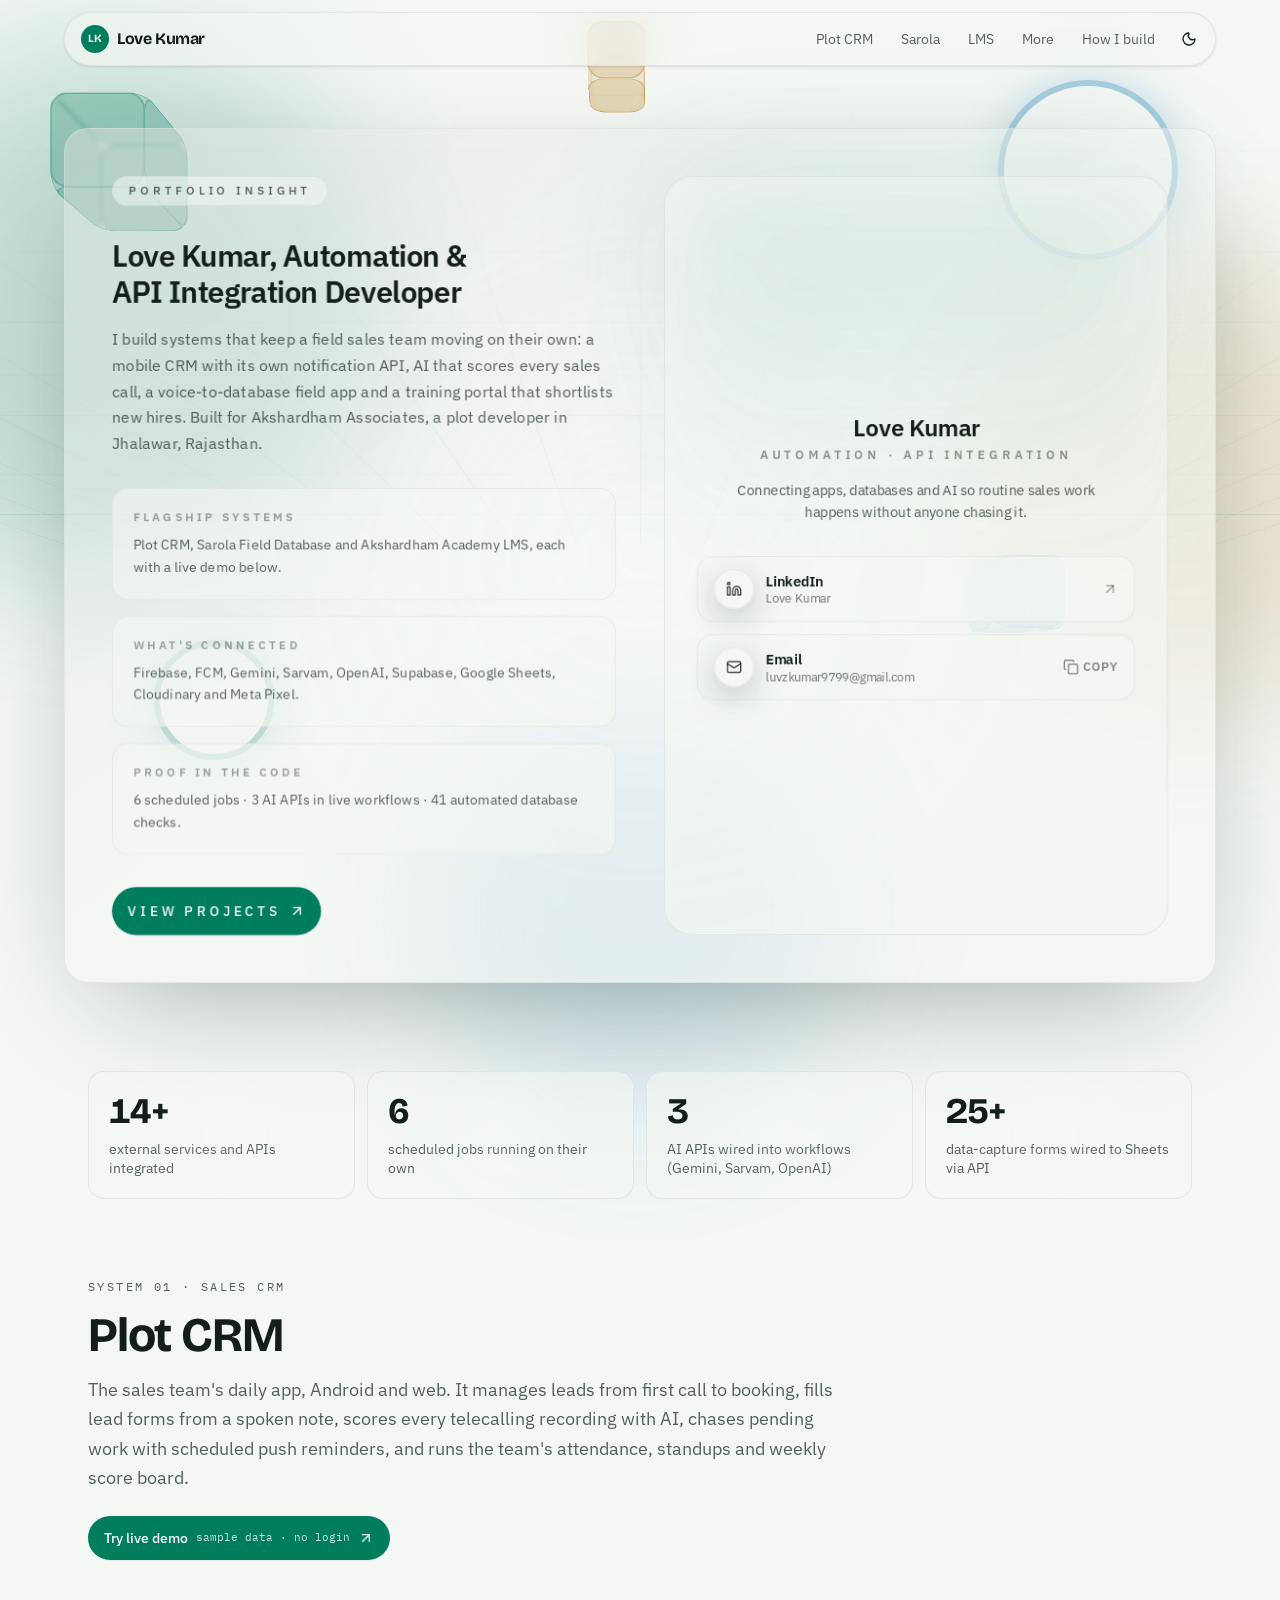
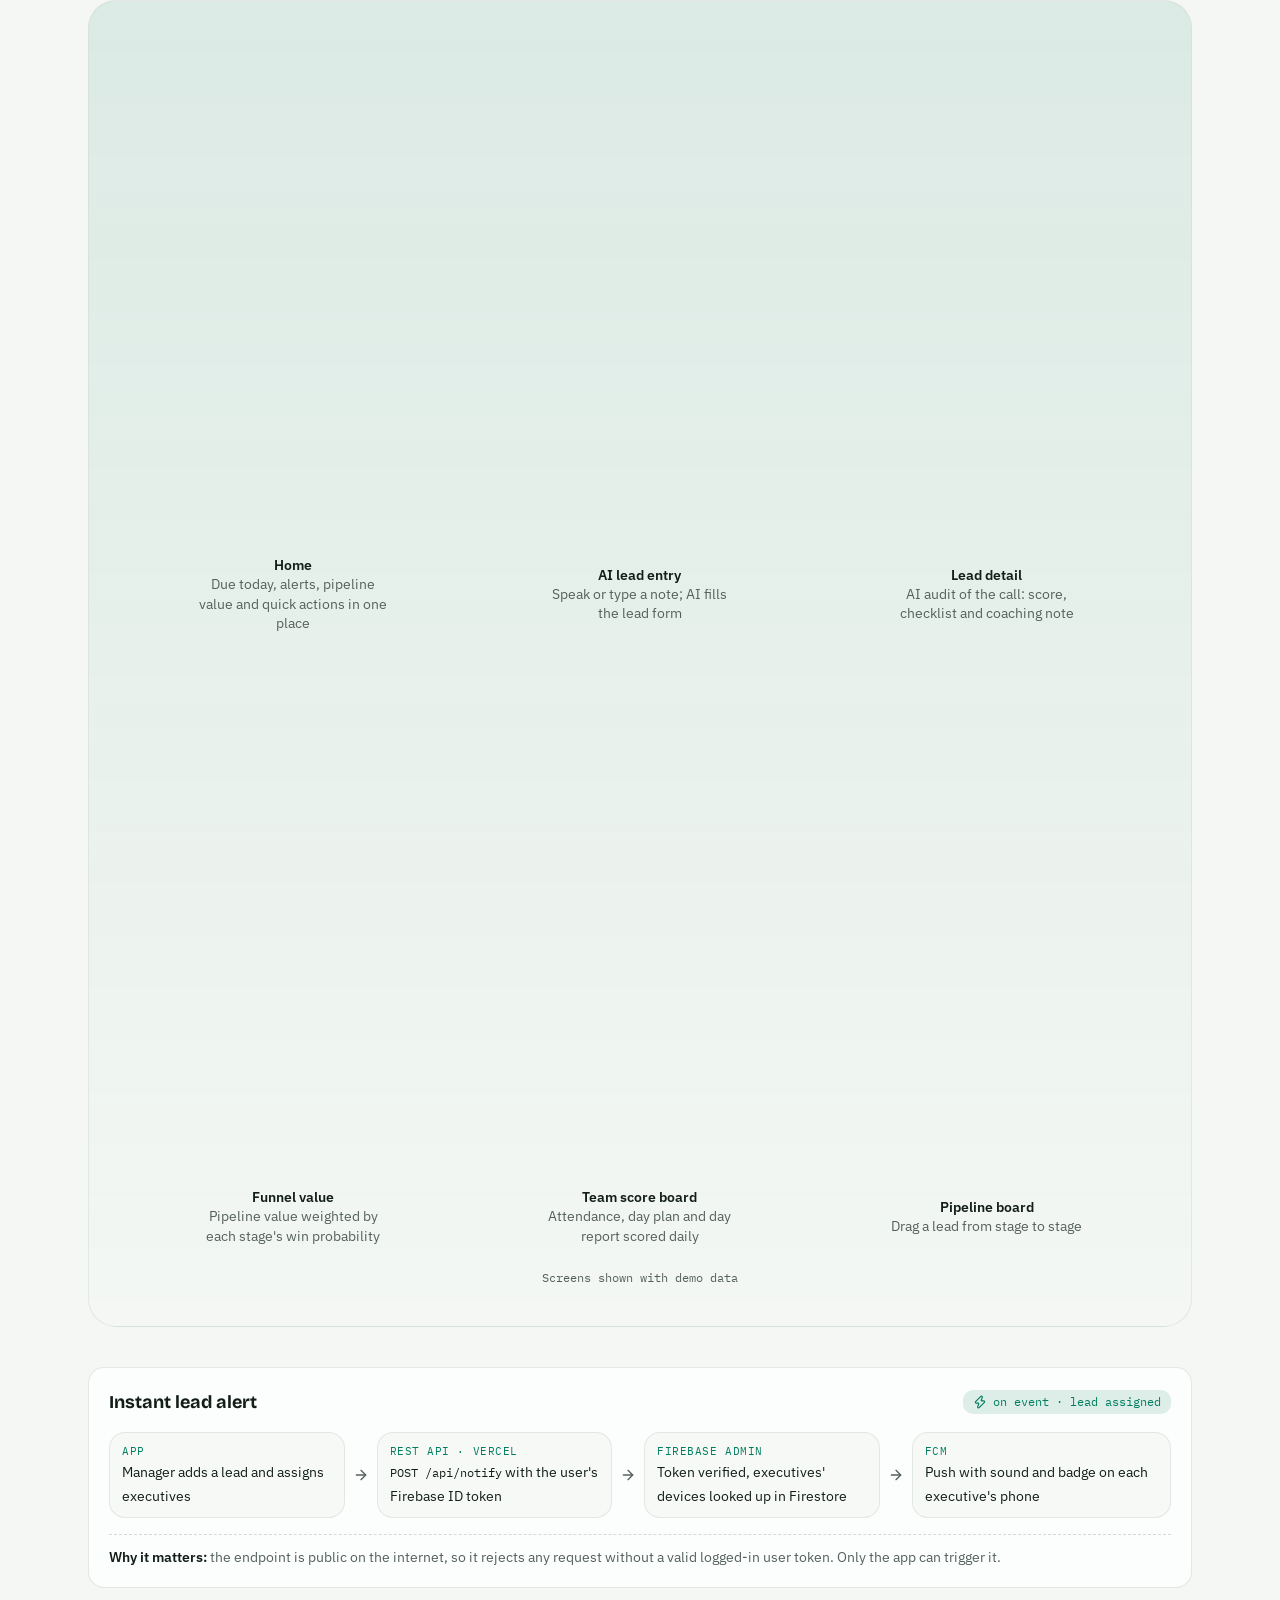
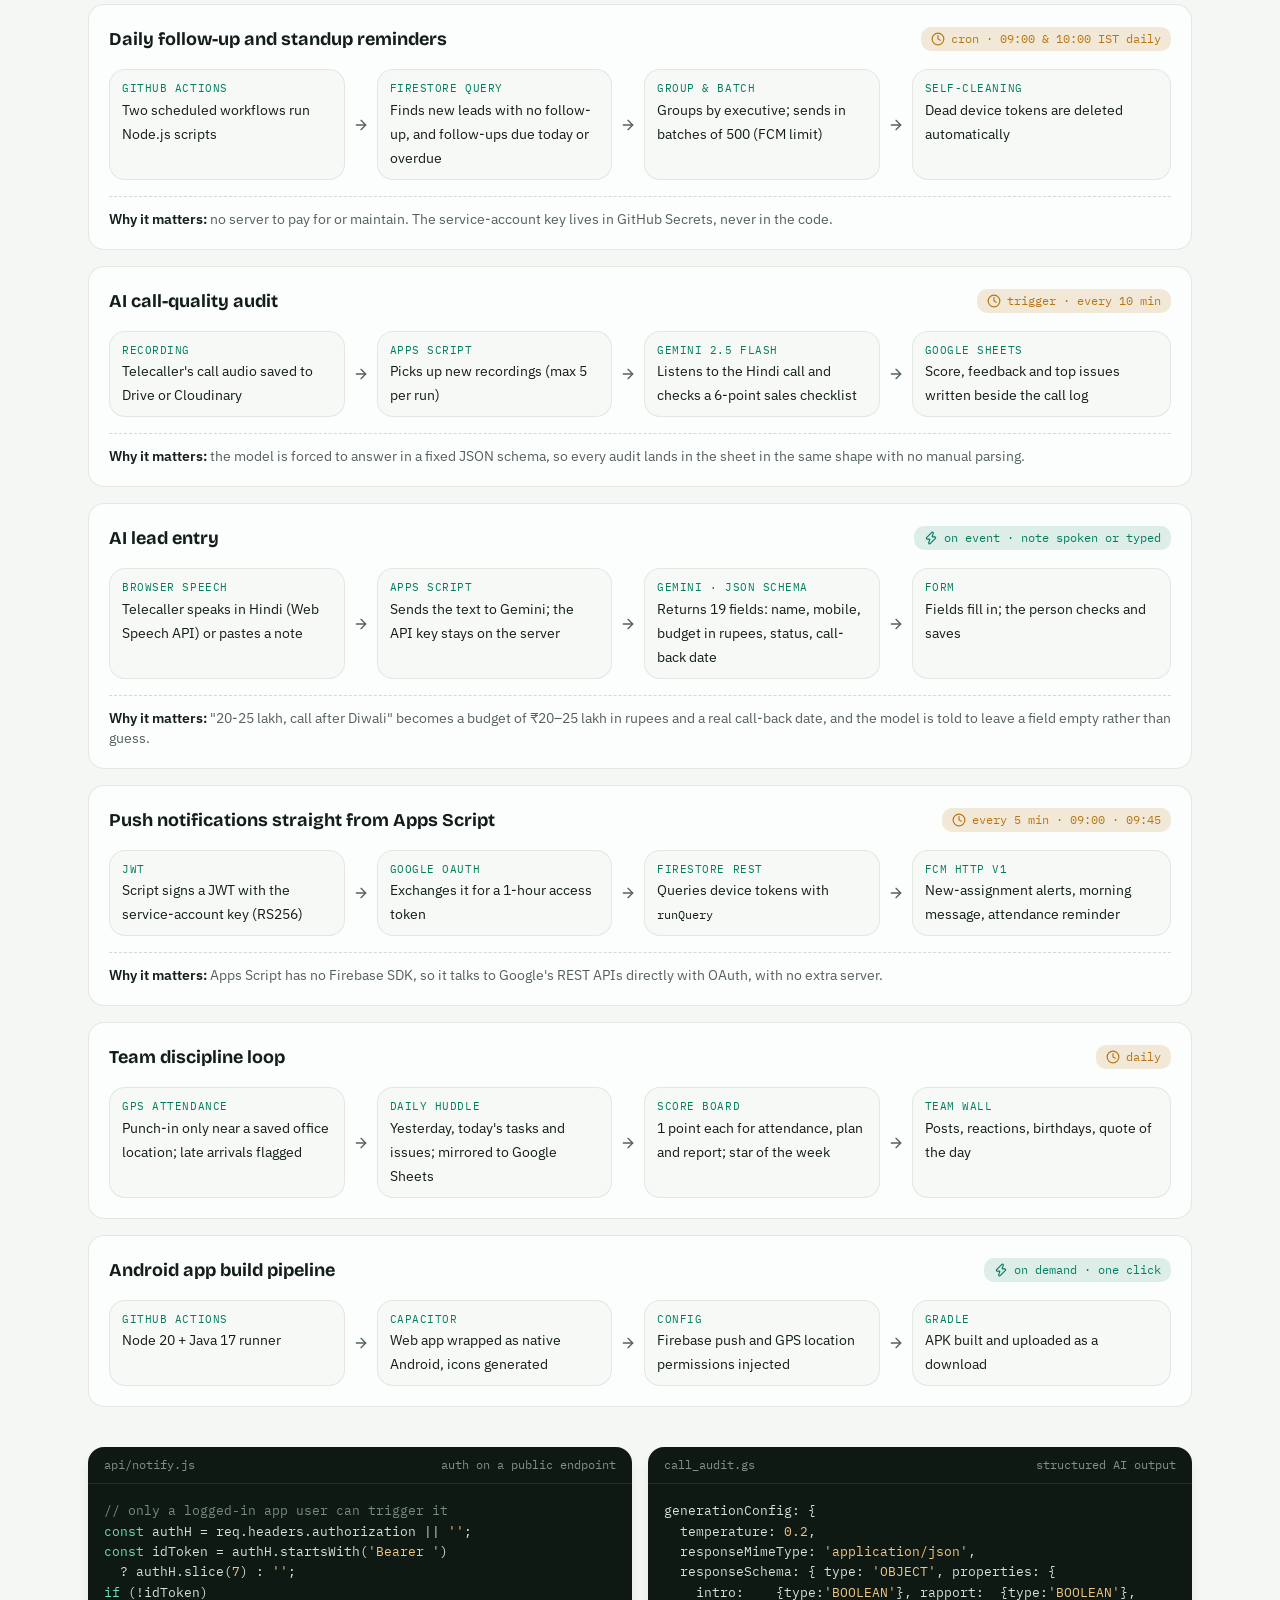
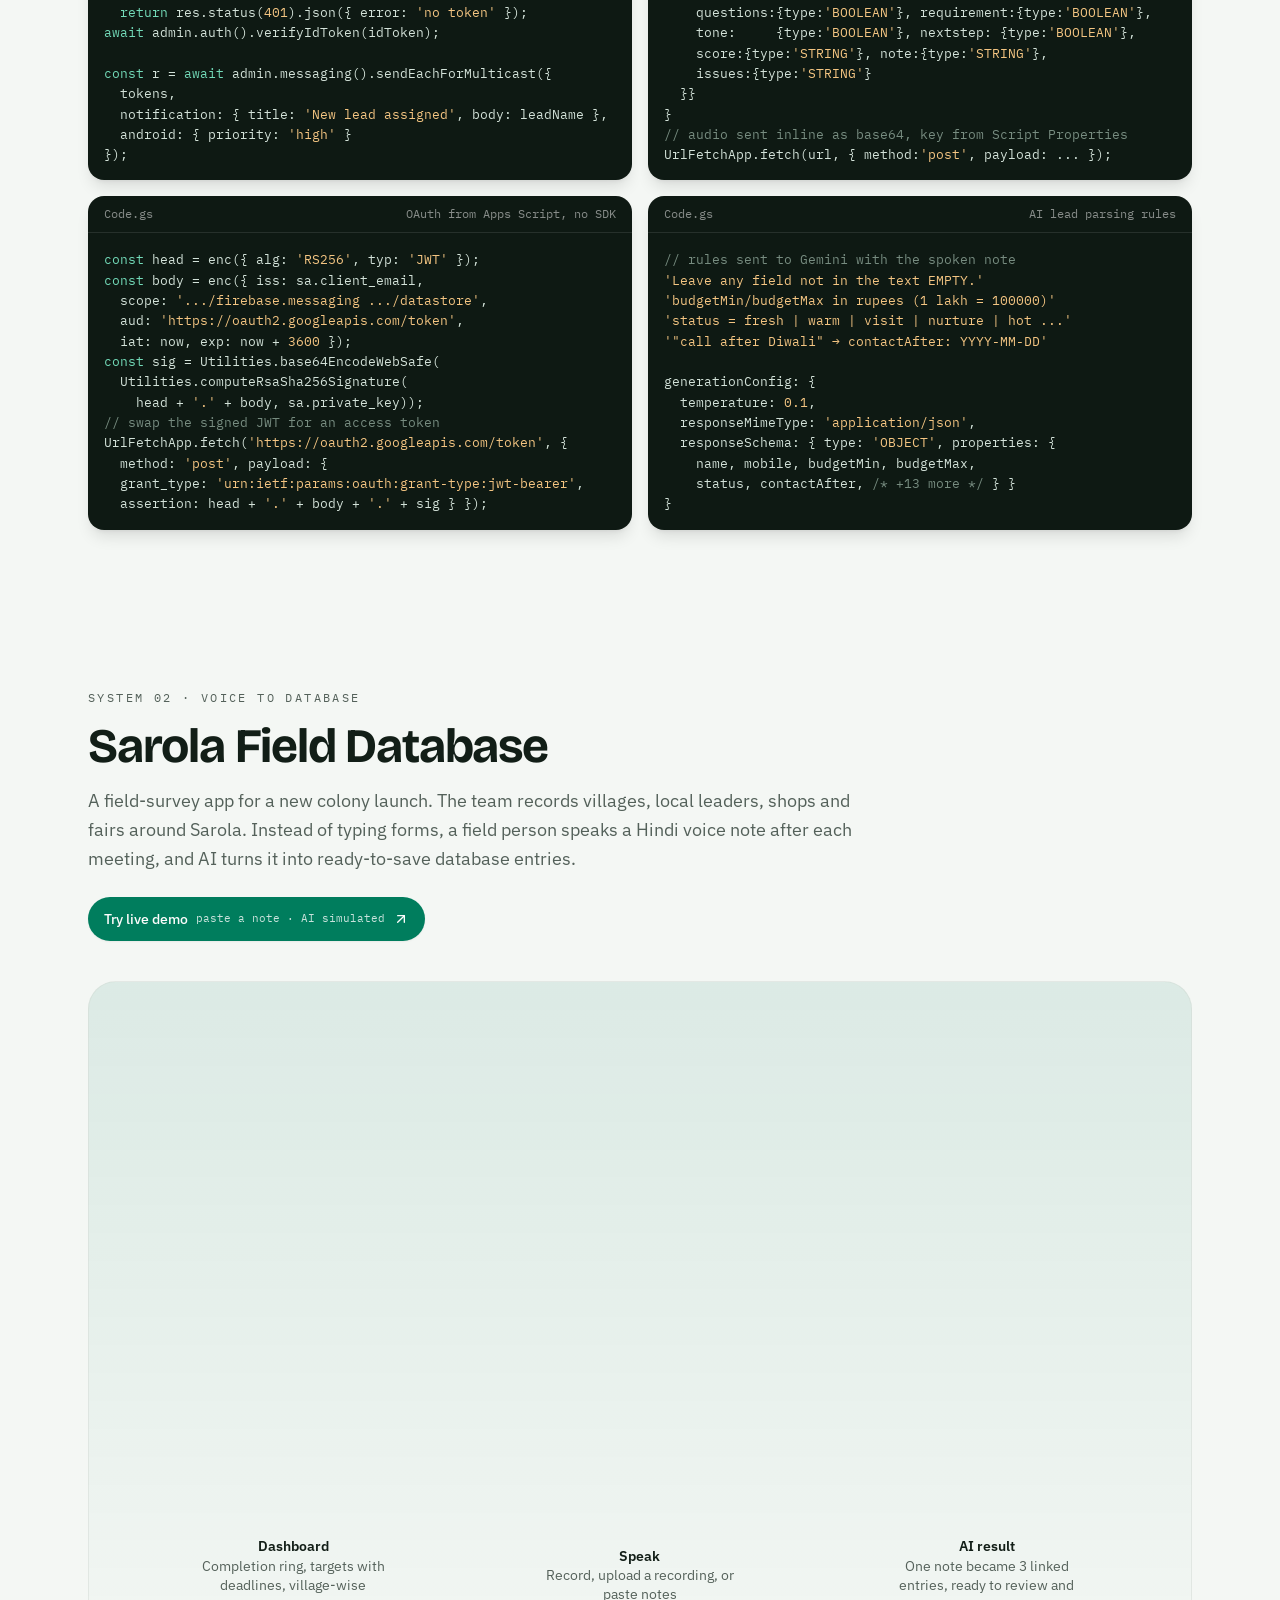
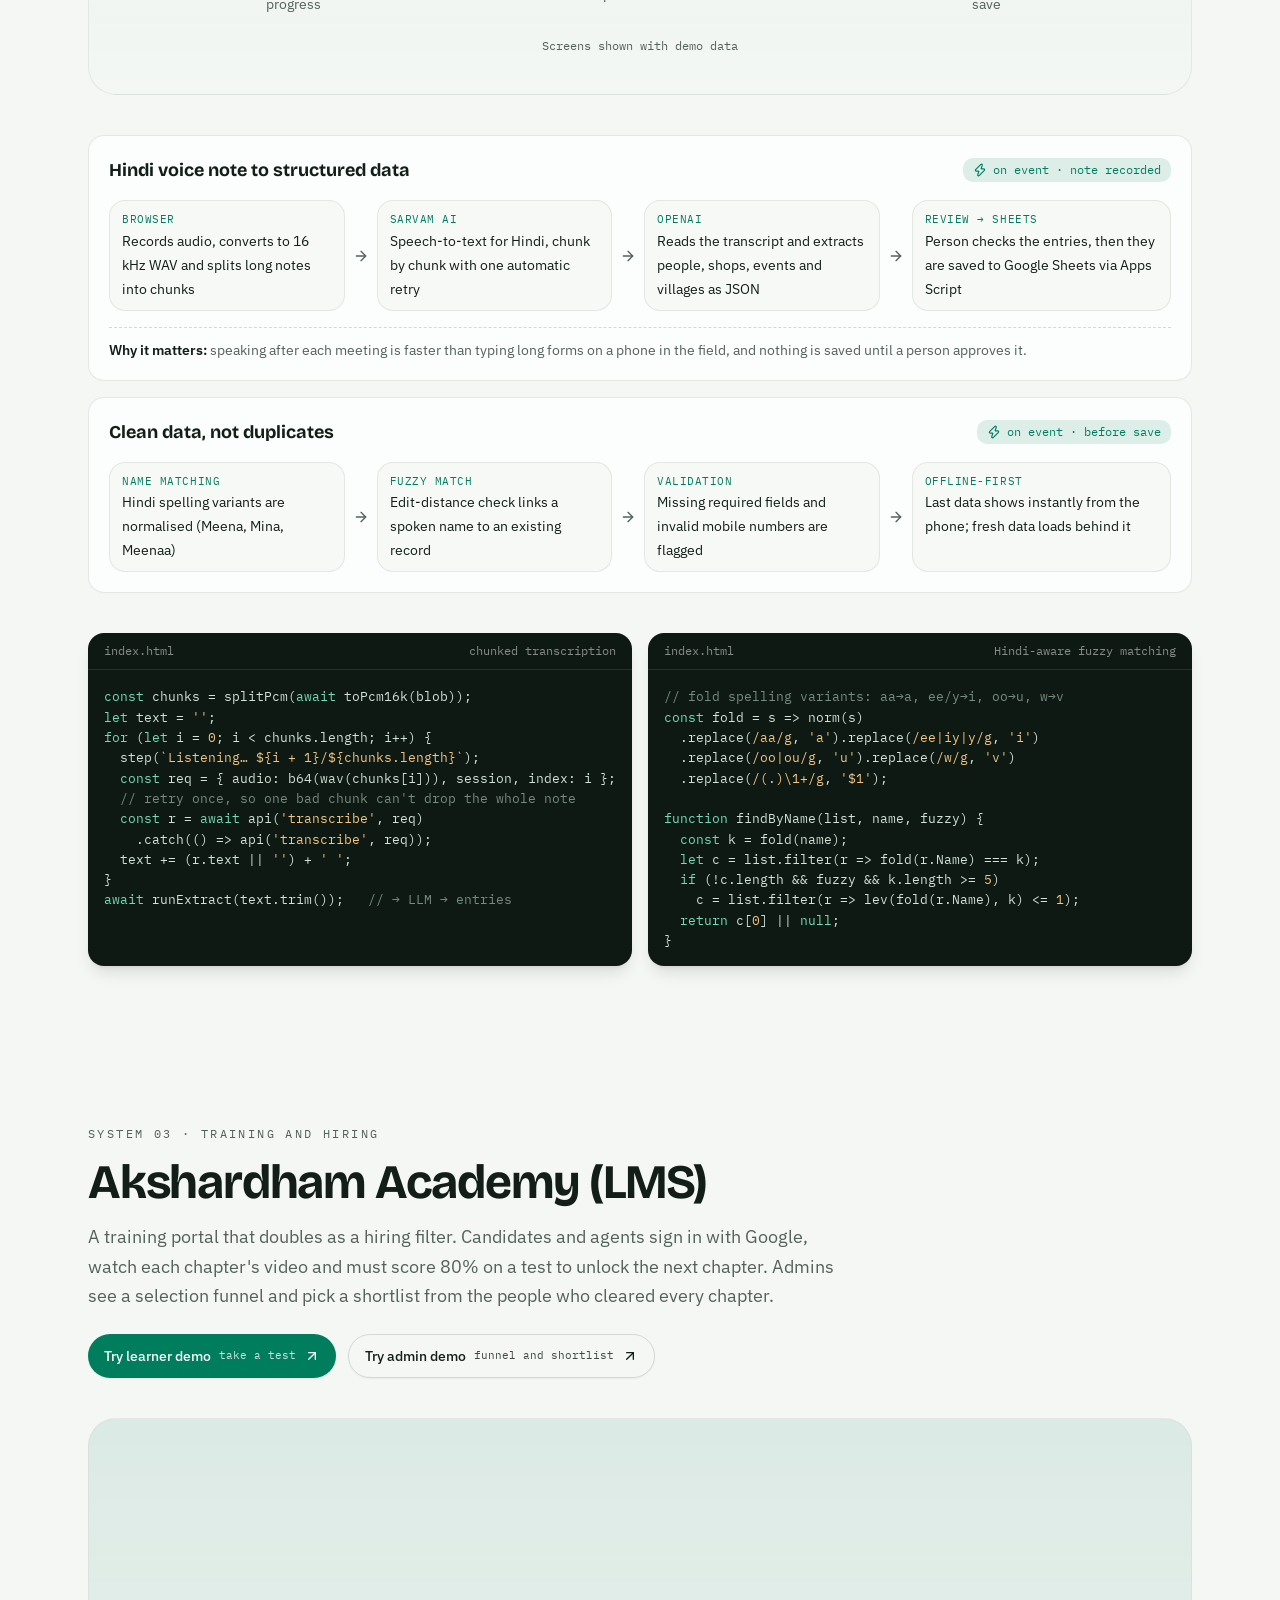
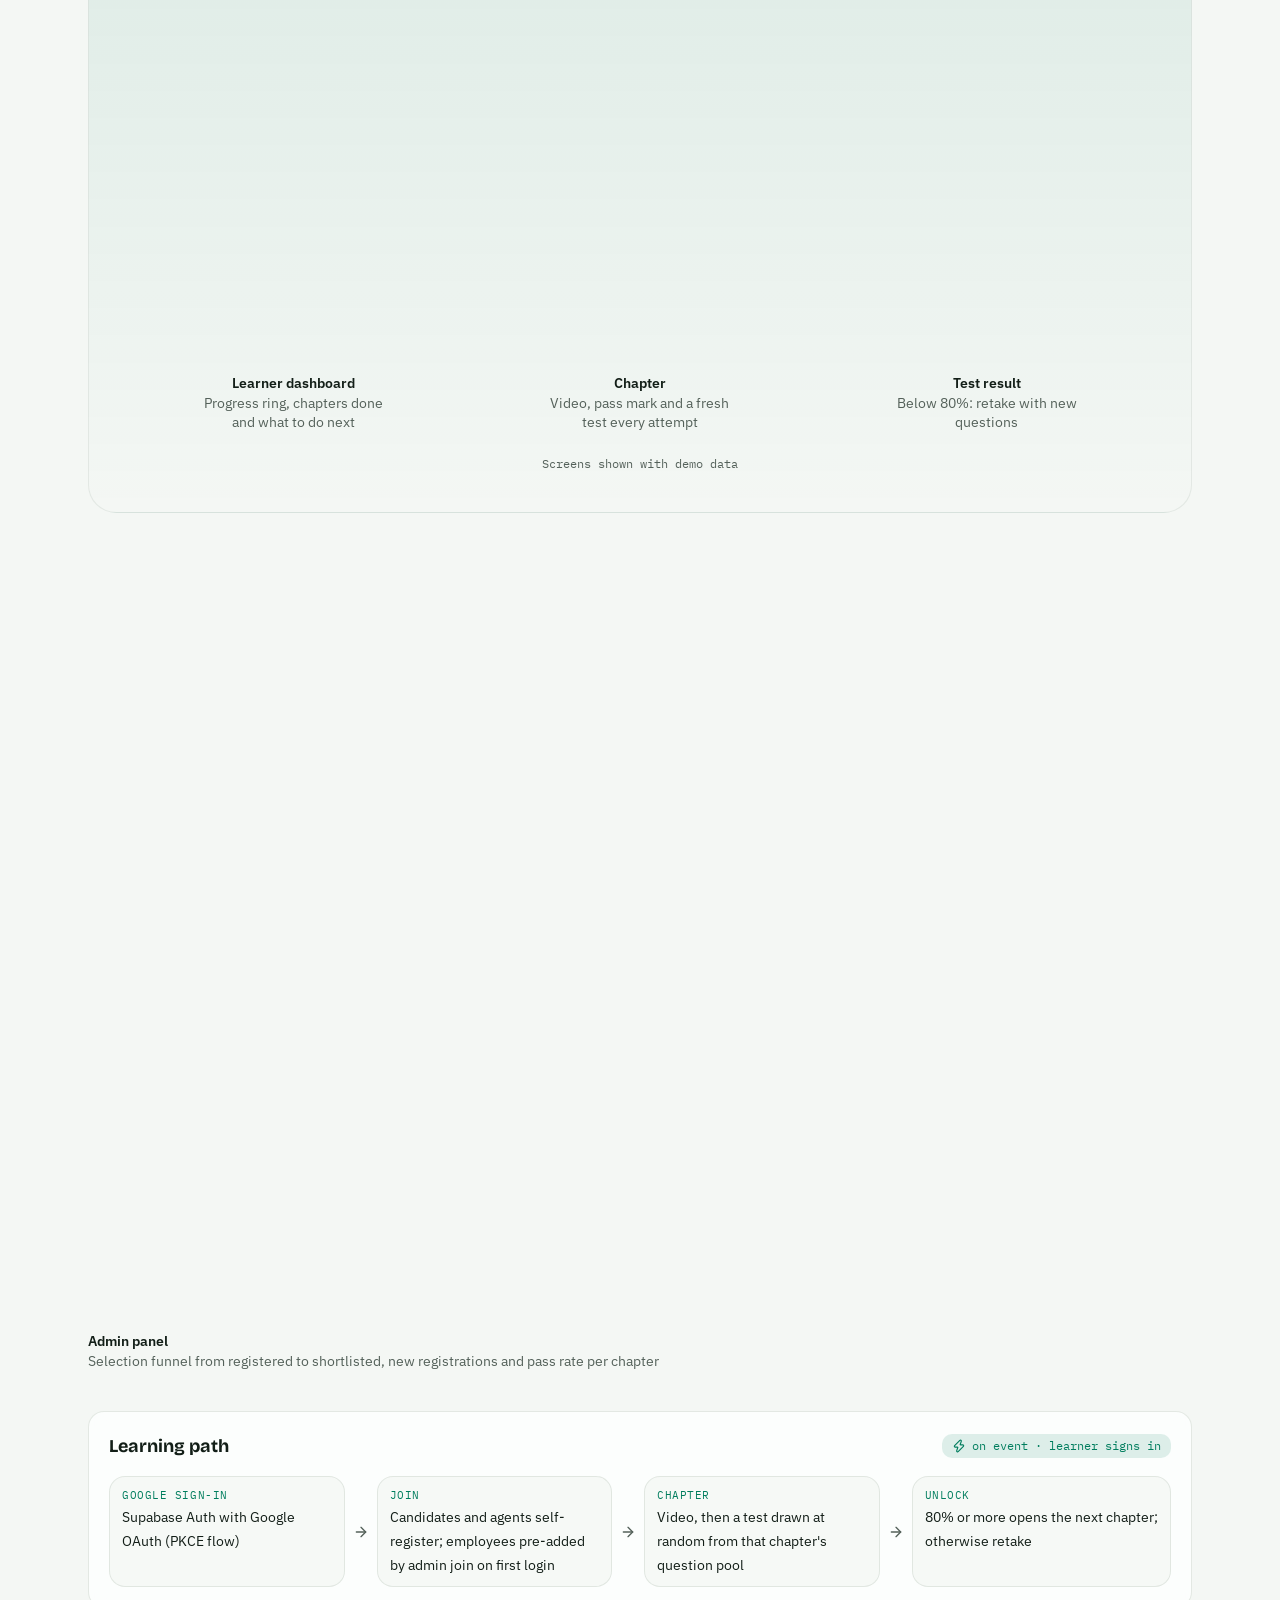
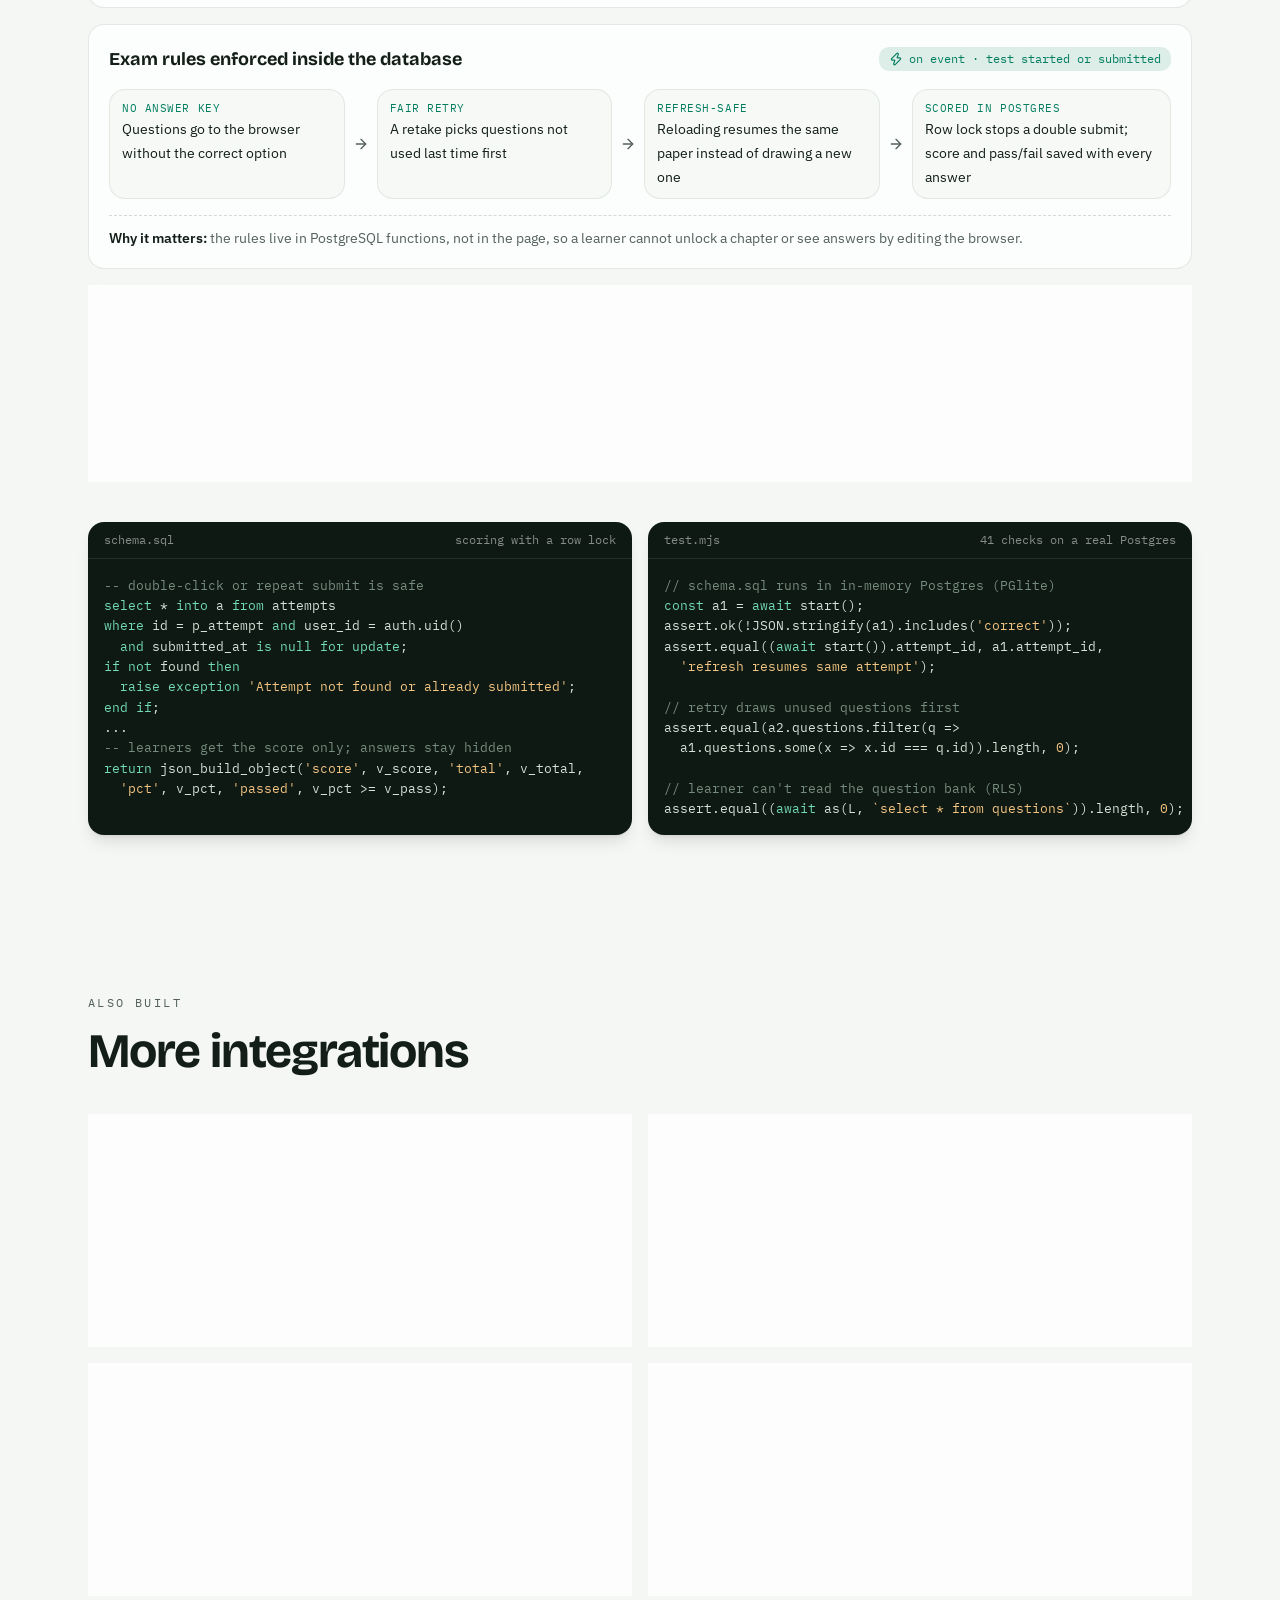
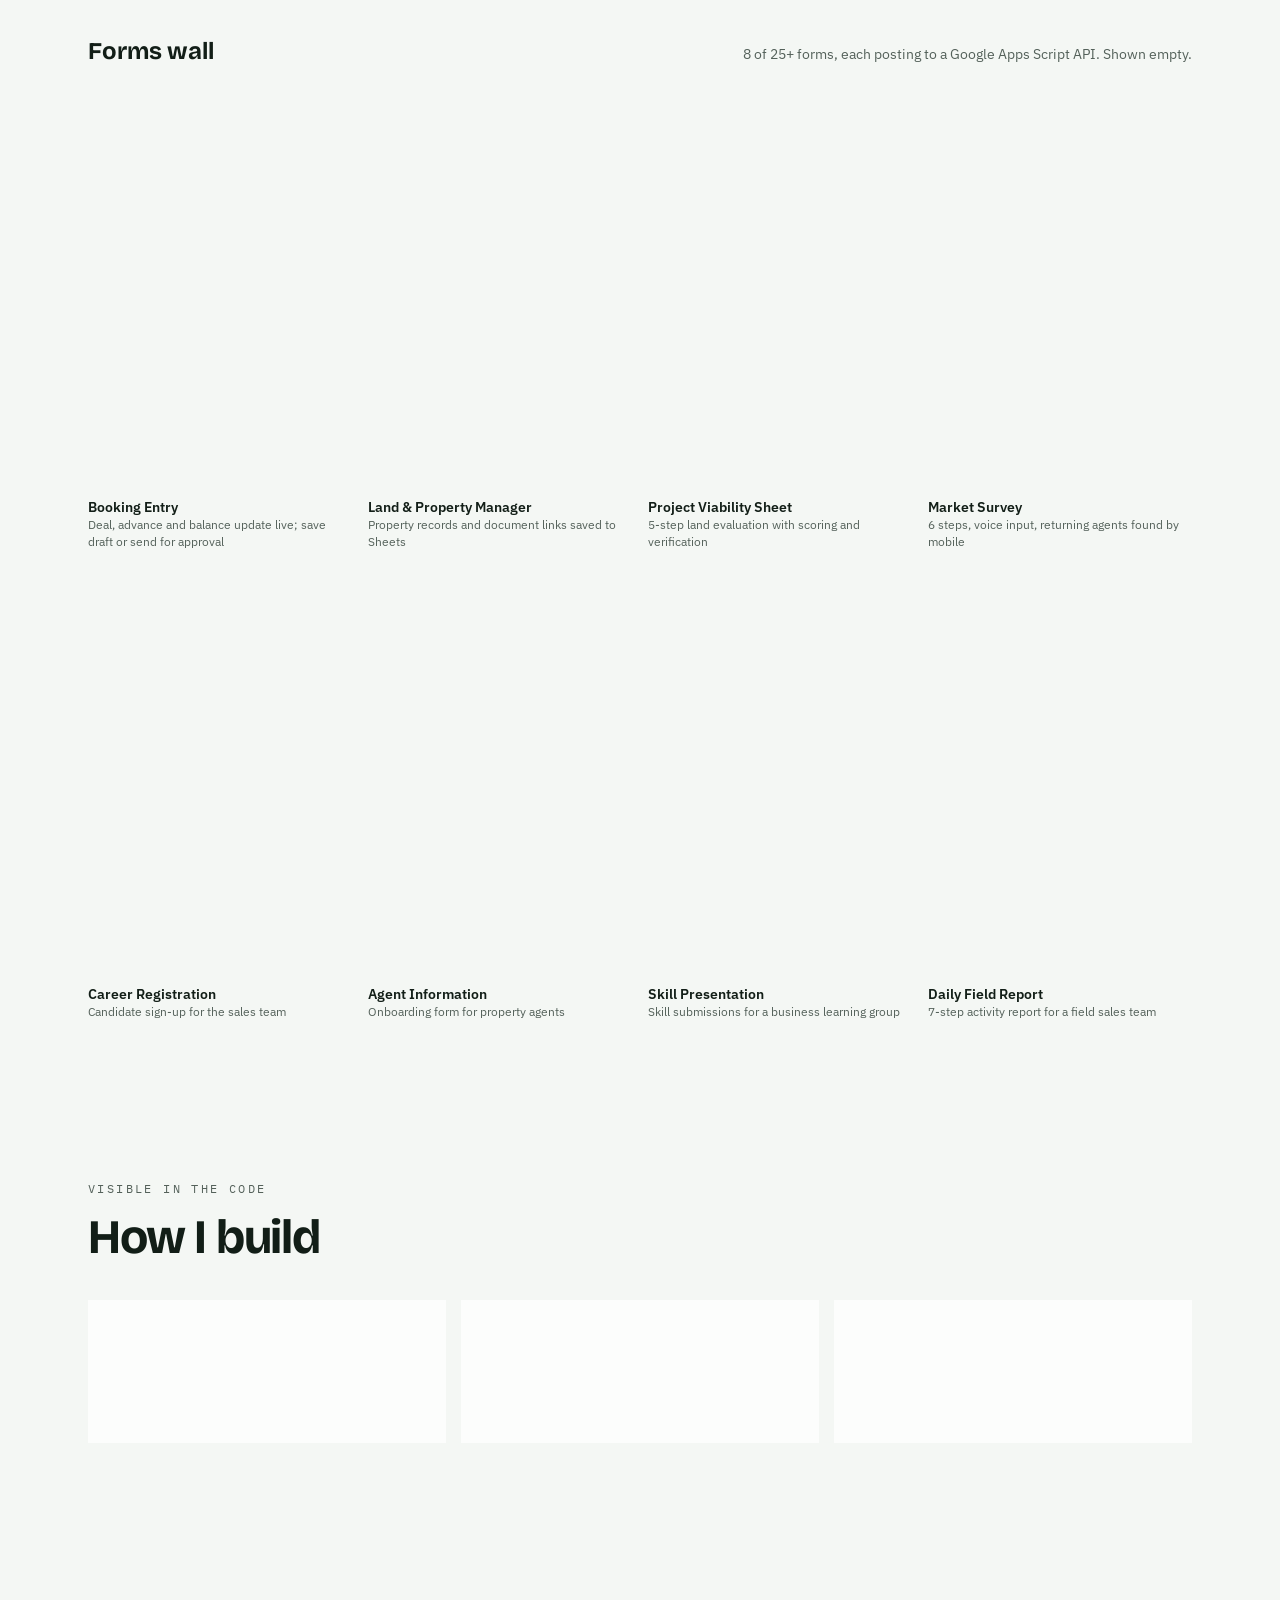
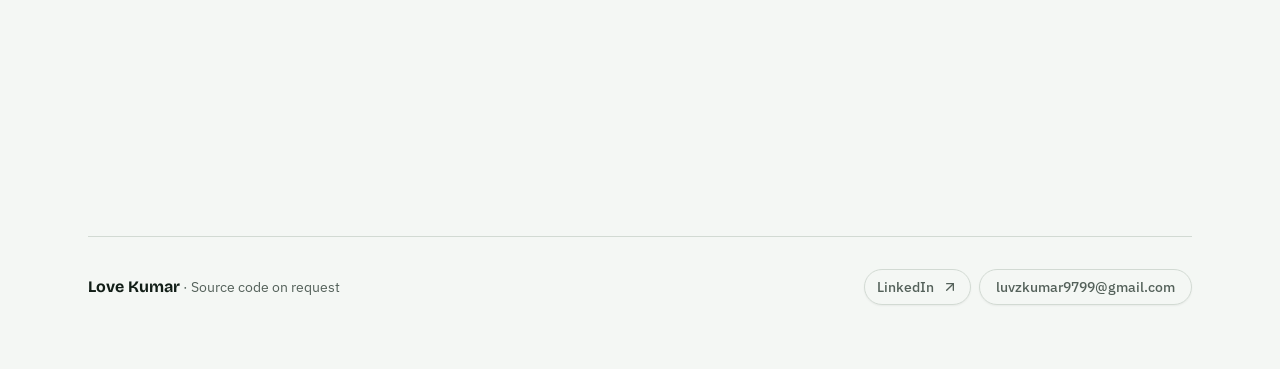
==== index.html @ 7f6b2cc8 "Add files via upload" ====
<!doctype html>
<html lang="en">
  <head>
    <meta charset="UTF-8" />
    <meta name="viewport" content="width=device-width, initial-scale=1.0, viewport-fit=cover" />
    <meta name="description" content="Love Kumar: automation and API integration portfolio. Plot CRM, Sarola Field Database and Akshardham Academy LMS." />
    <link rel="icon" type="image/svg+xml" href="./favicon.svg" />
    <link rel="preconnect" href="https://fonts.googleapis.com" />
    <link rel="preconnect" href="https://fonts.gstatic.com" crossorigin />
    <link rel="stylesheet" href="https://fonts.googleapis.com/css2?family=Bricolage+Grotesque:opsz,wght@12..96,600;12..96,700;12..96,800&family=IBM+Plex+Sans:wght@400;500;600;700&family=IBM+Plex+Mono:wght@400;500;600&display=swap" />
    <title>Love Kumar · Portfolio</title>
    <script>
      // set the theme before first paint (no flash)
      try {
        var t = localStorage.getItem('theme');
        if (t === 'dark' || (!t && matchMedia('(prefers-color-scheme: dark)').matches)) document.documentElement.classList.add('dark');
      } catch (e) {}
    </script>
    <script type="module" crossorigin src="./assets/index-CdnQ5mAB.js"></script>
    <link rel="stylesheet" crossorigin href="./assets/index-Bjxzb9L2.css">
  </head>
  <body>
    <div id="root"></div>
  </body>
</html>
---- assets/index-Bjxzb9L2.css ----
/*! tailwindcss v4.3.3 | MIT License | https://tailwindcss.com */
@layer properties{@supports (((-webkit-hyphens:none)) and (not (margin-trim:inline))) or ((-moz-orient:inline) and (not (color:rgb(from red r g b)))){*,:before,:after,::backdrop{--tw-rotate-x:initial;--tw-rotate-y:initial;--tw-rotate-z:initial;--tw-skew-x:initial;--tw-skew-y:initial;--tw-space-y-reverse:0;--tw-border-style:solid;--tw-gradient-position:initial;--tw-gradient-from:#0000;--tw-gradient-via:#0000;--tw-gradient-to:#0000;--tw-gradient-stops:initial;--tw-gradient-via-stops:initial;--tw-gradient-from-position:0%;--tw-gradient-via-position:50%;--tw-gradient-to-position:100%;--tw-leading:initial;--tw-font-weight:initial;--tw-tracking:initial;--tw-ordinal:initial;--tw-slashed-zero:initial;--tw-numeric-figure:initial;--tw-numeric-spacing:initial;--tw-numeric-fraction:initial;--tw-shadow:0 0 #0000;--tw-shadow-color:initial;--tw-shadow-alpha:100%;--tw-inset-shadow:0 0 #0000;--tw-inset-shadow-color:initial;--tw-inset-shadow-alpha:100%;--tw-ring-color:initial;--tw-ring-shadow:0 0 #0000;--tw-inset-ring-color:initial;--tw-inset-ring-shadow:0 0 #0000;--tw-ring-inset:initial;--tw-ring-offset-width:0px;--tw-ring-offset-color:#fff;--tw-ring-offset-shadow:0 0 #0000;--tw-outline-style:solid;--tw-blur:initial;--tw-brightness:initial;--tw-contrast:initial;--tw-grayscale:initial;--tw-hue-rotate:initial;--tw-invert:initial;--tw-opacity:initial;--tw-saturate:initial;--tw-sepia:initial;--tw-drop-shadow:initial;--tw-drop-shadow-color:initial;--tw-drop-shadow-alpha:100%;--tw-drop-shadow-size:initial;--tw-backdrop-blur:initial;--tw-backdrop-brightness:initial;--tw-backdrop-contrast:initial;--tw-backdrop-grayscale:initial;--tw-backdrop-hue-rotate:initial;--tw-backdrop-invert:initial;--tw-backdrop-opacity:initial;--tw-backdrop-saturate:initial;--tw-backdrop-sepia:initial;--tw-duration:initial;--tw-translate-x:0;--tw-translate-y:0;--tw-translate-z:0}}}@layer theme{:root,:host{--font-mono:"IBM Plex Mono", ui-monospace, Menlo, monospace;--color-white:#fff;--spacing:.25rem;--container-sm:24rem;--container-xl:36rem;--container-3xl:48rem;--container-5xl:64rem;--container-6xl:72rem;--text-xs:.75rem;--text-xs--line-height:calc(1 / .75);--text-sm:.875rem;--text-sm--line-height:calc(1.25 / .875);--text-base:1rem;--text-base--line-height:calc(1.5 / 1);--text-lg:1.125rem;--text-lg--line-height:calc(1.75 / 1.125);--text-2xl:1.5rem;--text-2xl--line-height:calc(2 / 1.5);--text-3xl:1.875rem;--text-3xl--line-height:calc(2.25 / 1.875);--text-4xl:2.25rem;--text-4xl--line-height:calc(2.5 / 2.25);--text-5xl:3rem;--text-5xl--line-height:1;--font-weight-normal:400;--font-weight-medium:500;--font-weight-semibold:600;--font-weight-bold:700;--tracking-tight:-.025em;--tracking-wider:.05em;--leading-snug:1.375;--leading-relaxed:1.625;--radius-2xl:1rem;--radius-3xl:1.5rem;--blur-xl:24px;--blur-2xl:40px;--blur-3xl:64px;--default-transition-duration:.15s;--default-transition-timing-function:cubic-bezier(.4, 0, .2, 1);--default-font-family:"IBM Plex Sans", ui-sans-serif, system-ui, sans-serif;--default-mono-font-family:"IBM Plex Mono", ui-monospace, Menlo, monospace}}@layer base{*,:after,:before,::backdrop{box-sizing:border-box;border:0 solid;margin:0;padding:0}::file-selector-button{box-sizing:border-box;border:0 solid;margin:0;padding:0}html,:host{-webkit-text-size-adjust:100%;tab-size:4;line-height:1.5;font-family:var(--default-font-family,-apple-system, BlinkMacSystemFont, "Segoe UI", Roboto, "Helvetica Neue", "Noto Sans", Arial, sans-serif, "Apple Color Emoji", "Segoe UI Emoji", "Segoe UI Symbol", "Noto Color Emoji");font-feature-settings:var(--default-font-feature-settings,normal);font-variation-settings:var(--default-font-variation-settings,normal);-webkit-tap-highlight-color:transparent}hr{height:0;color:inherit;border-top-width:1px}abbr:where([title]){-webkit-text-decoration:underline dotted;text-decoration:underline dotted}h1,h2,h3,h4,h5,h6{font-size:inherit;font-weight:inherit}a{color:inherit;-webkit-text-decoration:inherit;-webkit-text-decoration:inherit;-webkit-text-decoration:inherit;-webkit-text-decoration:inherit;text-decoration:inherit}b,strong{font-weight:bolder}code,kbd,samp,pre{font-family:var(--default-mono-font-family,ui-monospace, SFMono-Regular, Menlo, Monaco, Consolas, "Liberation Mono", "Courier New", monospace);font-feature-settings:var(--default-mono-font-feature-settings,normal);font-variation-settings:var(--default-mono-font-variation-settings,normal);font-size:1em}small{font-size:80%}sub,sup{vertical-align:baseline;font-size:75%;line-height:0;position:relative}sub{bottom:-.25em}sup{top:-.5em}table{text-indent:0;border-color:inherit;border-collapse:collapse}:-moz-focusring:where(:not(iframe)){outline:auto}progress{vertical-align:baseline}summary{display:list-item}ol,ul,menu{list-style:none}img,svg,video,canvas,audio,iframe,embed,object{vertical-align:middle;display:block}img,video{max-width:100%;height:auto}button,input,select,optgroup,textarea{font:inherit;font-feature-settings:inherit;font-variation-settings:inherit;letter-spacing:inherit;color:inherit;opacity:1;background-color:#0000;border-radius:0}::file-selector-button{font:inherit;font-feature-settings:inherit;font-variation-settings:inherit;letter-spacing:inherit;color:inherit;opacity:1;background-color:#0000;border-radius:0}:where(select:is([multiple],[size])) optgroup{font-weight:bolder}:where(select:is([multiple],[size])) optgroup option{padding-inline-start:20px}::file-selector-button{margin-inline-end:4px}::placeholder{opacity:1}@supports (not ((-webkit-appearance:-apple-pay-button))) or (contain-intrinsic-size:1px){::placeholder{color:currentColor}@supports (color:color-mix(in lab, red, red)){::placeholder{color:color-mix(in oklab, currentcolor 50%, transparent)}}}textarea{resize:vertical}::-webkit-search-decoration{-webkit-appearance:none}::-webkit-date-and-time-value{min-height:1lh;text-align:inherit}::-webkit-datetime-edit{display:inline-flex}::-webkit-datetime-edit-fields-wrapper{padding:0}::-webkit-datetime-edit{padding-block:0}::-webkit-datetime-edit-year-field{padding-block:0}::-webkit-datetime-edit-month-field{padding-block:0}::-webkit-datetime-edit-day-field{padding-block:0}::-webkit-datetime-edit-hour-field{padding-block:0}::-webkit-datetime-edit-minute-field{padding-block:0}::-webkit-datetime-edit-second-field{padding-block:0}::-webkit-datetime-edit-millisecond-field{padding-block:0}::-webkit-datetime-edit-meridiem-field{padding-block:0}::-webkit-calendar-picker-indicator{line-height:1}:-moz-ui-invalid{box-shadow:none}button,input:where([type=button],[type=reset],[type=submit]){appearance:button}::file-selector-button{appearance:button}::-webkit-inner-spin-button{height:auto}::-webkit-outer-spin-button{height:auto}[hidden]:where(:not([hidden=until-found])){display:none!important}*{border-color:var(--border)}html{scroll-behavior:smooth}body{background-color:var(--background);color:var(--foreground);-webkit-font-smoothing:antialiased;-moz-osx-font-smoothing:grayscale;font-family:IBM Plex Sans,ui-sans-serif,system-ui,sans-serif;overflow-x:clip}h1,h2,h3{text-wrap:balance}:focus-visible{outline:2px solid var(--ring);outline-offset:3px}}@layer components;@layer utilities{.pointer-events-none{pointer-events:none}.visible{visibility:visible}.sr-only{clip-path:inset(50%);white-space:nowrap;border-width:0;width:1px;height:1px;margin:-1px;padding:0;position:absolute;overflow:hidden}.absolute{position:absolute}.fixed{position:fixed}.relative{position:relative}.inset-0{inset:0}.inset-x-0{inset-inline:0}.inset-x-\[-50\%\]{inset-inline:-50%}.top-0{top:0}.top-10{top:calc(var(--spacing) * 10)}.top-64{top:calc(var(--spacing) * 64)}.top-\[34rem\]{top:34rem}.top-\[44rem\]{top:44rem}.-right-32{right:calc(var(--spacing) * -32)}.-left-40{left:calc(var(--spacing) * -40)}.left-1\/3{left:33.3333%}.isolate{isolation:isolate}.-z-10{z-index:calc(10 * -1)}.z-50{z-index:50}.mx-auto{margin-inline:auto}.-mt-10{margin-top:calc(var(--spacing) * -10)}.mt-2{margin-top:calc(var(--spacing) * 2)}.mt-4{margin-top:calc(var(--spacing) * 4)}.mt-6{margin-top:calc(var(--spacing) * 6)}.mb-4{margin-bottom:calc(var(--spacing) * 4)}.ml-auto{margin-left:auto}.block{display:block}.flex{display:flex}.grid{display:grid}.hidden{display:none}.inline{display:inline}.inline-flex{display:inline-flex}.table{display:table}.aspect-\[390\/600\]{aspect-ratio:390/600}.aspect-\[390\/844\]{aspect-ratio:390/844}.size-9{width:calc(var(--spacing) * 9);height:calc(var(--spacing) * 9)}.h-2\.5{height:calc(var(--spacing) * 2.5)}.h-3\.5{height:calc(var(--spacing) * 3.5)}.h-4{height:calc(var(--spacing) * 4)}.h-7{height:calc(var(--spacing) * 7)}.h-8{height:calc(var(--spacing) * 8)}.h-9{height:calc(var(--spacing) * 9)}.h-10{height:calc(var(--spacing) * 10)}.h-11{height:calc(var(--spacing) * 11)}.h-12{height:calc(var(--spacing) * 12)}.h-\[26rem\]{height:26rem}.h-\[28rem\]{height:28rem}.h-\[34rem\]{height:34rem}.h-\[60rem\]{height:60rem}.h-\[1400px\]{height:1400px}.h-full{height:100%}.min-h-screen{min-height:100vh}.w-2\.5{width:calc(var(--spacing) * 2.5)}.w-3\.5{width:calc(var(--spacing) * 3.5)}.w-4{width:calc(var(--spacing) * 4)}.w-7{width:calc(var(--spacing) * 7)}.w-10{width:calc(var(--spacing) * 10)}.w-24{width:calc(var(--spacing) * 24)}.w-\[26rem\]{width:26rem}.w-\[28rem\]{width:28rem}.w-\[34rem\]{width:34rem}.w-fit{width:fit-content}.w-full{width:100%}.max-w-3xl{max-width:var(--container-3xl)}.max-w-5xl{max-width:var(--container-5xl)}.max-w-6xl{max-width:var(--container-6xl)}.max-w-\[15rem\]{max-width:15rem}.max-w-\[24ch\]{max-width:24ch}.max-w-sm{max-width:var(--container-sm)}.max-w-xl{max-width:var(--container-xl)}.min-w-0{min-width:0}.flex-1{flex:1}.shrink-0{flex-shrink:0}.grow{flex-grow:1}.border-collapse{border-collapse:collapse}.origin-top{transform-origin:top}.rotate-90{rotate:90deg}.\[transform\:translateZ\(20px\)\]{transform:translateZ(20px)}.\[transform\:translateZ\(24px\)\]{transform:translateZ(24px)}.\[transform\:translateZ\(30px\)\]{transform:translateZ(30px)}.\[transform\:translateZ\(60px\)\]{transform:translateZ(60px)}.transform{transform:var(--tw-rotate-x,) var(--tw-rotate-y,) var(--tw-rotate-z,) var(--tw-skew-x,) var(--tw-skew-y,)}.resize{resize:both}.scroll-mt-24{scroll-margin-top:calc(var(--spacing) * 24)}.grid-cols-1{grid-template-columns:repeat(1,minmax(0,1fr))}.grid-cols-2{grid-template-columns:repeat(2,minmax(0,1fr))}.flex-col{flex-direction:column}.flex-wrap{flex-wrap:wrap}.place-items-center{place-items:center}.items-baseline{align-items:baseline}.items-center{align-items:center}.justify-between{justify-content:space-between}.justify-center{justify-content:center}.justify-items-center{justify-items:center}.gap-1{gap:var(--spacing)}.gap-1\.5{gap:calc(var(--spacing) * 1.5)}.gap-2{gap:calc(var(--spacing) * 2)}.gap-3{gap:calc(var(--spacing) * 3)}.gap-4{gap:calc(var(--spacing) * 4)}.gap-8{gap:calc(var(--spacing) * 8)}.gap-12{gap:calc(var(--spacing) * 12)}:where(.space-y-1>:not(:last-child)){--tw-space-y-reverse:0;margin-block-start:calc(var(--spacing) * var(--tw-space-y-reverse));margin-block-end:calc(var(--spacing) * calc(1 - var(--tw-space-y-reverse)))}:where(.space-y-1\.5>:not(:last-child)){--tw-space-y-reverse:0;margin-block-start:calc(calc(var(--spacing) * 1.5) * var(--tw-space-y-reverse));margin-block-end:calc(calc(var(--spacing) * 1.5) * calc(1 - var(--tw-space-y-reverse)))}:where(.space-y-2>:not(:last-child)){--tw-space-y-reverse:0;margin-block-start:calc(calc(var(--spacing) * 2) * var(--tw-space-y-reverse));margin-block-end:calc(calc(var(--spacing) * 2) * calc(1 - var(--tw-space-y-reverse)))}:where(.space-y-3>:not(:last-child)){--tw-space-y-reverse:0;margin-block-start:calc(calc(var(--spacing) * 3) * var(--tw-space-y-reverse));margin-block-end:calc(calc(var(--spacing) * 3) * calc(1 - var(--tw-space-y-reverse)))}:where(.space-y-4>:not(:last-child)){--tw-space-y-reverse:0;margin-block-start:calc(calc(var(--spacing) * 4) * var(--tw-space-y-reverse));margin-block-end:calc(calc(var(--spacing) * 4) * calc(1 - var(--tw-space-y-reverse)))}:where(.space-y-5>:not(:last-child)){--tw-space-y-reverse:0;margin-block-start:calc(calc(var(--spacing) * 5) * var(--tw-space-y-reverse));margin-block-end:calc(calc(var(--spacing) * 5) * calc(1 - var(--tw-space-y-reverse)))}:where(.space-y-8>:not(:last-child)){--tw-space-y-reverse:0;margin-block-start:calc(calc(var(--spacing) * 8) * var(--tw-space-y-reverse));margin-block-end:calc(calc(var(--spacing) * 8) * calc(1 - var(--tw-space-y-reverse)))}:where(.space-y-10>:not(:last-child)){--tw-space-y-reverse:0;margin-block-start:calc(calc(var(--spacing) * 10) * var(--tw-space-y-reverse));margin-block-end:calc(calc(var(--spacing) * 10) * calc(1 - var(--tw-space-y-reverse)))}.gap-x-4{column-gap:calc(var(--spacing) * 4)}.gap-y-6{row-gap:calc(var(--spacing) * 6)}.gap-y-10{row-gap:calc(var(--spacing) * 10)}.overflow-hidden{overflow:hidden}.overflow-x-auto{overflow-x:auto}.rounded-2xl{border-radius:var(--radius-2xl)}.rounded-3xl{border-radius:var(--radius-3xl)}.rounded-\[22px\]{border-radius:22px}.rounded-\[28px\]{border-radius:28px}.rounded-\[32px\]{border-radius:32px}.rounded-\[inherit\]{border-radius:inherit}.rounded-full{border-radius:2147483647px}.rounded-lg{border-radius:var(--radius)}.rounded-md{border-radius:calc(var(--radius) - 2px)}.rounded-xl{border-radius:calc(var(--radius) + 4px)}.rounded-b-lg{border-bottom-right-radius:var(--radius);border-bottom-left-radius:var(--radius)}.border{border-style:var(--tw-border-style);border-width:1px}.border-4{border-style:var(--tw-border-style);border-width:4px}.border-\[6px\]{border-style:var(--tw-border-style);border-width:6px}.border-t{border-top-style:var(--tw-border-style);border-top-width:1px}.border-b{border-bottom-style:var(--tw-border-style);border-bottom-width:1px}.border-dashed{--tw-border-style:dashed;border-style:dashed}.border-border\/40{border-color:var(--border)}@supports (color:color-mix(in lab, red, red)){.border-border\/40{border-color:color-mix(in oklab, var(--border) 40%, transparent)}}.border-border\/50{border-color:var(--border)}@supports (color:color-mix(in lab, red, red)){.border-border\/50{border-color:color-mix(in oklab, var(--border) 50%, transparent)}}.border-border\/60{border-color:var(--border)}@supports (color:color-mix(in lab, red, red)){.border-border\/60{border-color:color-mix(in oklab, var(--border) 60%, transparent)}}.border-foreground{border-color:var(--foreground)}.border-transparent{border-color:#0000}.border-white\/10{border-color:#ffffff1a}@supports (color:color-mix(in lab, red, red)){.border-white\/10{border-color:color-mix(in oklab, var(--color-white) 10%, transparent)}}.bg-amber\/15{background-color:var(--amber)}@supports (color:color-mix(in lab, red, red)){.bg-amber\/15{background-color:color-mix(in oklab, var(--amber) 15%, transparent)}}.bg-background,.bg-background\/40{background-color:var(--background)}@supports (color:color-mix(in lab, red, red)){.bg-background\/40{background-color:color-mix(in oklab, var(--background) 40%, transparent)}}.bg-background\/45{background-color:var(--background)}@supports (color:color-mix(in lab, red, red)){.bg-background\/45{background-color:color-mix(in oklab, var(--background) 45%, transparent)}}.bg-background\/55{background-color:var(--background)}@supports (color:color-mix(in lab, red, red)){.bg-background\/55{background-color:color-mix(in oklab, var(--background) 55%, transparent)}}.bg-background\/60{background-color:var(--background)}@supports (color:color-mix(in lab, red, red)){.bg-background\/60{background-color:color-mix(in oklab, var(--background) 60%, transparent)}}.bg-background\/70{background-color:var(--background)}@supports (color:color-mix(in lab, red, red)){.bg-background\/70{background-color:color-mix(in oklab, var(--background) 70%, transparent)}}.bg-card\/70{background-color:var(--card)}@supports (color:color-mix(in lab, red, red)){.bg-card\/70{background-color:color-mix(in oklab, var(--card) 70%, transparent)}}.bg-code{background-color:var(--code-bg)}.bg-destructive{background-color:var(--destructive)}.bg-foreground{background-color:var(--foreground)}.bg-primary,.bg-primary\/12{background-color:var(--primary)}@supports (color:color-mix(in lab, red, red)){.bg-primary\/12{background-color:color-mix(in oklab, var(--primary) 12%, transparent)}}.bg-primary\/20{background-color:var(--primary)}@supports (color:color-mix(in lab, red, red)){.bg-primary\/20{background-color:color-mix(in oklab, var(--primary) 20%, transparent)}}.bg-secondary{background-color:var(--secondary)}.bg-sky\/15{background-color:var(--sky)}@supports (color:color-mix(in lab, red, red)){.bg-sky\/15{background-color:color-mix(in oklab, var(--sky) 15%, transparent)}}.bg-gradient-to-b{--tw-gradient-position:to bottom in oklab;background-image:linear-gradient(var(--tw-gradient-stops))}.bg-gradient-to-br{--tw-gradient-position:to bottom right in oklab;background-image:linear-gradient(var(--tw-gradient-stops))}.from-foreground\/\[0\.04\]{--tw-gradient-from:var(--foreground)}@supports (color:color-mix(in lab, red, red)){.from-foreground\/\[0\.04\]{--tw-gradient-from:color-mix(in oklab, var(--foreground) 4%, transparent)}}.from-foreground\/\[0\.04\]{--tw-gradient-stops:var(--tw-gradient-via-stops,var(--tw-gradient-position), var(--tw-gradient-from) var(--tw-gradient-from-position), var(--tw-gradient-to) var(--tw-gradient-to-position))}.from-foreground\/\[0\.05\]{--tw-gradient-from:var(--foreground)}@supports (color:color-mix(in lab, red, red)){.from-foreground\/\[0\.05\]{--tw-gradient-from:color-mix(in oklab, var(--foreground) 5%, transparent)}}.from-foreground\/\[0\.05\]{--tw-gradient-stops:var(--tw-gradient-via-stops,var(--tw-gradient-position), var(--tw-gradient-from) var(--tw-gradient-from-position), var(--tw-gradient-to) var(--tw-gradient-to-position))}.from-primary\/10{--tw-gradient-from:var(--primary)}@supports (color:color-mix(in lab, red, red)){.from-primary\/10{--tw-gradient-from:color-mix(in oklab, var(--primary) 10%, transparent)}}.from-primary\/10{--tw-gradient-stops:var(--tw-gradient-via-stops,var(--tw-gradient-position), var(--tw-gradient-from) var(--tw-gradient-from-position), var(--tw-gradient-to) var(--tw-gradient-to-position))}.from-primary\/15{--tw-gradient-from:var(--primary)}@supports (color:color-mix(in lab, red, red)){.from-primary\/15{--tw-gradient-from:color-mix(in oklab, var(--primary) 15%, transparent)}}.from-primary\/15{--tw-gradient-stops:var(--tw-gradient-via-stops,var(--tw-gradient-position), var(--tw-gradient-from) var(--tw-gradient-from-position), var(--tw-gradient-to) var(--tw-gradient-to-position))}.via-transparent{--tw-gradient-via:transparent;--tw-gradient-via-stops:var(--tw-gradient-position), var(--tw-gradient-from) var(--tw-gradient-from-position), var(--tw-gradient-via) var(--tw-gradient-via-position), var(--tw-gradient-to) var(--tw-gradient-to-position);--tw-gradient-stops:var(--tw-gradient-via-stops)}.to-transparent{--tw-gradient-to:transparent;--tw-gradient-stops:var(--tw-gradient-via-stops,var(--tw-gradient-position), var(--tw-gradient-from) var(--tw-gradient-from-position), var(--tw-gradient-to) var(--tw-gradient-to-position))}.object-cover{object-fit:cover}.object-top{object-position:top}.p-1{padding:var(--spacing)}.p-4{padding:calc(var(--spacing) * 4)}.p-5{padding:calc(var(--spacing) * 5)}.p-6{padding:calc(var(--spacing) * 6)}.p-\[7px\]{padding:7px}.px-2{padding-inline:calc(var(--spacing) * 2)}.px-2\.5{padding-inline:calc(var(--spacing) * 2.5)}.px-3{padding-inline:calc(var(--spacing) * 3)}.px-4{padding-inline:calc(var(--spacing) * 4)}.px-5{padding-inline:calc(var(--spacing) * 5)}.px-6{padding-inline:calc(var(--spacing) * 6)}.px-8{padding-inline:calc(var(--spacing) * 8)}.py-0\.5{padding-block:calc(var(--spacing) * .5)}.py-1{padding-block:var(--spacing)}.py-1\.5{padding-block:calc(var(--spacing) * 1.5)}.py-2{padding-block:calc(var(--spacing) * 2)}.py-2\.5{padding-block:calc(var(--spacing) * 2.5)}.py-3{padding-block:calc(var(--spacing) * 3)}.py-10{padding-block:calc(var(--spacing) * 10)}.py-20{padding-block:calc(var(--spacing) * 20)}.py-24{padding-block:calc(var(--spacing) * 24)}.pt-1{padding-top:var(--spacing)}.pt-2{padding-top:calc(var(--spacing) * 2)}.pt-3{padding-top:calc(var(--spacing) * 3)}.pt-8{padding-top:calc(var(--spacing) * 8)}.pt-\[calc\(env\(safe-area-inset-top\)\+12px\)\]{padding-top:calc(env(safe-area-inset-top) + 12px)}.pr-2{padding-right:calc(var(--spacing) * 2)}.pb-2{padding-bottom:calc(var(--spacing) * 2)}.pb-16{padding-bottom:calc(var(--spacing) * 16)}.pl-4{padding-left:calc(var(--spacing) * 4)}.text-center{text-align:center}.text-left{text-align:left}.font-display{font-family:Bricolage Grotesque,IBM Plex Sans,system-ui,sans-serif}.font-mono{font-family:IBM Plex Mono,ui-monospace,Menlo,monospace}.text-2xl{font-size:var(--text-2xl);line-height:var(--tw-leading,var(--text-2xl--line-height))}.text-4xl{font-size:var(--text-4xl);line-height:var(--tw-leading,var(--text-4xl--line-height))}.text-base{font-size:var(--text-base);line-height:var(--tw-leading,var(--text-base--line-height))}.text-lg{font-size:var(--text-lg);line-height:var(--tw-leading,var(--text-lg--line-height))}.text-sm{font-size:var(--text-sm);line-height:var(--tw-leading,var(--text-sm--line-height))}.text-xs{font-size:var(--text-xs);line-height:var(--tw-leading,var(--text-xs--line-height))}.text-\[11px\]{font-size:11px}.text-\[12\.5px\]{font-size:12.5px}.leading-relaxed{--tw-leading:var(--leading-relaxed);line-height:var(--leading-relaxed)}.leading-snug{--tw-leading:var(--leading-snug);line-height:var(--leading-snug)}.font-bold{--tw-font-weight:var(--font-weight-bold);font-weight:var(--font-weight-bold)}.font-medium{--tw-font-weight:var(--font-weight-medium);font-weight:var(--font-weight-medium)}.font-normal{--tw-font-weight:var(--font-weight-normal);font-weight:var(--font-weight-normal)}.font-semibold{--tw-font-weight:var(--font-weight-semibold);font-weight:var(--font-weight-semibold)}.tracking-\[0\.2em\]{--tw-tracking:.2em;letter-spacing:.2em}.tracking-\[0\.3em\]{--tw-tracking:.3em;letter-spacing:.3em}.tracking-\[0\.25em\]{--tw-tracking:.25em;letter-spacing:.25em}.tracking-\[0\.35em\]{--tw-tracking:.35em;letter-spacing:.35em}.tracking-tight{--tw-tracking:var(--tracking-tight);letter-spacing:var(--tracking-tight)}.tracking-wider{--tw-tracking:var(--tracking-wider);letter-spacing:var(--tracking-wider)}.break-words{overflow-wrap:break-word}.whitespace-nowrap{white-space:nowrap}.text-amber{color:var(--amber)}.text-foreground,.text-foreground\/40{color:var(--foreground)}@supports (color:color-mix(in lab, red, red)){.text-foreground\/40{color:color-mix(in oklab, var(--foreground) 40%, transparent)}}.text-foreground\/45{color:var(--foreground)}@supports (color:color-mix(in lab, red, red)){.text-foreground\/45{color:color-mix(in oklab, var(--foreground) 45%, transparent)}}.text-foreground\/50{color:var(--foreground)}@supports (color:color-mix(in lab, red, red)){.text-foreground\/50{color:color-mix(in oklab, var(--foreground) 50%, transparent)}}.text-foreground\/60{color:var(--foreground)}@supports (color:color-mix(in lab, red, red)){.text-foreground\/60{color:color-mix(in oklab, var(--foreground) 60%, transparent)}}.text-foreground\/70{color:var(--foreground)}@supports (color:color-mix(in lab, red, red)){.text-foreground\/70{color:color-mix(in oklab, var(--foreground) 70%, transparent)}}.text-foreground\/80{color:var(--foreground)}@supports (color:color-mix(in lab, red, red)){.text-foreground\/80{color:color-mix(in oklab, var(--foreground) 80%, transparent)}}.text-muted-foreground{color:var(--muted-foreground)}.text-primary{color:var(--primary)}.text-primary-foreground{color:var(--primary-foreground)}.text-secondary-foreground{color:var(--secondary-foreground)}.text-white{color:var(--color-white)}.text-white\/50{color:#ffffff80}@supports (color:color-mix(in lab, red, red)){.text-white\/50{color:color-mix(in oklab, var(--color-white) 50%, transparent)}}.uppercase{text-transform:uppercase}.tabular-nums{--tw-numeric-spacing:tabular-nums;font-variant-numeric:var(--tw-ordinal,) var(--tw-slashed-zero,) var(--tw-numeric-figure,) var(--tw-numeric-spacing,) var(--tw-numeric-fraction,)}.underline-offset-4{text-underline-offset:4px}.opacity-0{opacity:0}.opacity-40{opacity:.4}.opacity-80{opacity:.8}.mix-blend-soft-light{mix-blend-mode:soft-light}.shadow-\[0_10px_30px_rgba\(15\,23\,42\,0\.2\)\]{--tw-shadow:0 10px 30px var(--tw-shadow-color,#0f172a33);box-shadow:var(--tw-inset-shadow), var(--tw-inset-ring-shadow), var(--tw-ring-offset-shadow), var(--tw-ring-shadow), var(--tw-shadow)}.shadow-\[0_30px_60px_-30px_rgba\(0\,0\,0\,0\.6\)\]{--tw-shadow:0 30px 60px -30px var(--tw-shadow-color,#0009);box-shadow:var(--tw-inset-shadow), var(--tw-inset-ring-shadow), var(--tw-ring-offset-shadow), var(--tw-ring-shadow), var(--tw-shadow)}.shadow-\[0_40px_80px_-40px_rgba\(0\,0\,0\,0\.55\)\]{--tw-shadow:0 40px 80px -40px var(--tw-shadow-color,#0000008c);box-shadow:var(--tw-inset-shadow), var(--tw-inset-ring-shadow), var(--tw-ring-offset-shadow), var(--tw-ring-shadow), var(--tw-shadow)}.shadow-\[0_40px_120px_-50px_rgba\(15\,40\,30\,0\.45\)\]{--tw-shadow:0 40px 120px -50px var(--tw-shadow-color,#0f281e73);box-shadow:var(--tw-inset-shadow), var(--tw-inset-ring-shadow), var(--tw-ring-offset-shadow), var(--tw-ring-shadow), var(--tw-shadow)}.shadow-lg{--tw-shadow:0 10px 15px -3px var(--tw-shadow-color,#0000001a), 0 4px 6px -4px var(--tw-shadow-color,#0000001a);box-shadow:var(--tw-inset-shadow), var(--tw-inset-ring-shadow), var(--tw-ring-offset-shadow), var(--tw-ring-shadow), var(--tw-shadow)}.shadow-md{--tw-shadow:0 4px 6px -1px var(--tw-shadow-color,#0000001a), 0 2px 4px -2px var(--tw-shadow-color,#0000001a);box-shadow:var(--tw-inset-shadow), var(--tw-inset-ring-shadow), var(--tw-ring-offset-shadow), var(--tw-ring-shadow), var(--tw-shadow)}.shadow-sm{--tw-shadow:0 1px 3px 0 var(--tw-shadow-color,#0000001a), 0 1px 2px -1px var(--tw-shadow-color,#0000001a);box-shadow:var(--tw-inset-shadow), var(--tw-inset-ring-shadow), var(--tw-ring-offset-shadow), var(--tw-ring-shadow), var(--tw-shadow)}.shadow-xs{--tw-shadow:0 1px 2px 0 var(--tw-shadow-color,#0000000d);box-shadow:var(--tw-inset-shadow), var(--tw-inset-ring-shadow), var(--tw-ring-offset-shadow), var(--tw-ring-shadow), var(--tw-shadow)}.ring{--tw-ring-shadow:var(--tw-ring-inset,) 0 0 0 calc(1px + var(--tw-ring-offset-width)) var(--tw-ring-color,currentcolor);box-shadow:var(--tw-inset-shadow), var(--tw-inset-ring-shadow), var(--tw-ring-offset-shadow), var(--tw-ring-shadow), var(--tw-shadow)}.outline{outline-style:var(--tw-outline-style);outline-width:1px}.blur{--tw-blur:blur(8px);filter:var(--tw-blur,) var(--tw-brightness,) var(--tw-contrast,) var(--tw-grayscale,) var(--tw-hue-rotate,) var(--tw-invert,) var(--tw-saturate,) var(--tw-sepia,) var(--tw-drop-shadow,)}.blur-3xl{--tw-blur:blur(var(--blur-3xl));filter:var(--tw-blur,) var(--tw-brightness,) var(--tw-contrast,) var(--tw-grayscale,) var(--tw-hue-rotate,) var(--tw-invert,) var(--tw-saturate,) var(--tw-sepia,) var(--tw-drop-shadow,)}.filter{filter:var(--tw-blur,) var(--tw-brightness,) var(--tw-contrast,) var(--tw-grayscale,) var(--tw-hue-rotate,) var(--tw-invert,) var(--tw-saturate,) var(--tw-sepia,) var(--tw-drop-shadow,)}.backdrop-blur{--tw-backdrop-blur:blur(8px);-webkit-backdrop-filter:var(--tw-backdrop-blur,) var(--tw-backdrop-brightness,) var(--tw-backdrop-contrast,) var(--tw-backdrop-grayscale,) var(--tw-backdrop-hue-rotate,) var(--tw-backdrop-invert,) var(--tw-backdrop-opacity,) var(--tw-backdrop-saturate,) var(--tw-backdrop-sepia,);backdrop-filter:var(--tw-backdrop-blur,) var(--tw-backdrop-brightness,) var(--tw-backdrop-contrast,) var(--tw-backdrop-grayscale,) var(--tw-backdrop-hue-rotate,) var(--tw-backdrop-invert,) var(--tw-backdrop-opacity,) var(--tw-backdrop-saturate,) var(--tw-backdrop-sepia,)}.backdrop-blur-2xl{--tw-backdrop-blur:blur(var(--blur-2xl));-webkit-backdrop-filter:var(--tw-backdrop-blur,) var(--tw-backdrop-brightness,) var(--tw-backdrop-contrast,) var(--tw-backdrop-grayscale,) var(--tw-backdrop-hue-rotate,) var(--tw-backdrop-invert,) var(--tw-backdrop-opacity,) var(--tw-backdrop-saturate,) var(--tw-backdrop-sepia,);backdrop-filter:var(--tw-backdrop-blur,) var(--tw-backdrop-brightness,) var(--tw-backdrop-contrast,) var(--tw-backdrop-grayscale,) var(--tw-backdrop-hue-rotate,) var(--tw-backdrop-invert,) var(--tw-backdrop-opacity,) var(--tw-backdrop-saturate,) var(--tw-backdrop-sepia,)}.backdrop-blur-\[2px\]{--tw-backdrop-blur:blur(2px);-webkit-backdrop-filter:var(--tw-backdrop-blur,) var(--tw-backdrop-brightness,) var(--tw-backdrop-contrast,) var(--tw-backdrop-grayscale,) var(--tw-backdrop-hue-rotate,) var(--tw-backdrop-invert,) var(--tw-backdrop-opacity,) var(--tw-backdrop-saturate,) var(--tw-backdrop-sepia,);backdrop-filter:var(--tw-backdrop-blur,) var(--tw-backdrop-brightness,) var(--tw-backdrop-contrast,) var(--tw-backdrop-grayscale,) var(--tw-backdrop-hue-rotate,) var(--tw-backdrop-invert,) var(--tw-backdrop-opacity,) var(--tw-backdrop-saturate,) var(--tw-backdrop-sepia,)}.backdrop-blur-xl{--tw-backdrop-blur:blur(var(--blur-xl));-webkit-backdrop-filter:var(--tw-backdrop-blur,) var(--tw-backdrop-brightness,) var(--tw-backdrop-contrast,) var(--tw-backdrop-grayscale,) var(--tw-backdrop-hue-rotate,) var(--tw-backdrop-invert,) var(--tw-backdrop-opacity,) var(--tw-backdrop-saturate,) var(--tw-backdrop-sepia,);backdrop-filter:var(--tw-backdrop-blur,) var(--tw-backdrop-brightness,) var(--tw-backdrop-contrast,) var(--tw-backdrop-grayscale,) var(--tw-backdrop-hue-rotate,) var(--tw-backdrop-invert,) var(--tw-backdrop-opacity,) var(--tw-backdrop-saturate,) var(--tw-backdrop-sepia,)}.transition{transition-property:color,background-color,border-color,outline-color,text-decoration-color,fill,stroke,--tw-gradient-from,--tw-gradient-via,--tw-gradient-to,opacity,box-shadow,transform,translate,scale,rotate,filter,-webkit-backdrop-filter,backdrop-filter,display,content-visibility,overlay,pointer-events;transition-timing-function:var(--tw-ease,var(--default-transition-timing-function));transition-duration:var(--tw-duration,var(--default-transition-duration))}.transition-\[color\,box-shadow\]{transition-property:color,box-shadow;transition-timing-function:var(--tw-ease,var(--default-transition-timing-function));transition-duration:var(--tw-duration,var(--default-transition-duration))}.transition-all{transition-property:all;transition-timing-function:var(--tw-ease,var(--default-transition-timing-function));transition-duration:var(--tw-duration,var(--default-transition-duration))}.transition-colors{transition-property:color,background-color,border-color,outline-color,text-decoration-color,fill,stroke,--tw-gradient-from,--tw-gradient-via,--tw-gradient-to;transition-timing-function:var(--tw-ease,var(--default-transition-timing-function));transition-duration:var(--tw-duration,var(--default-transition-duration))}.transition-opacity{transition-property:opacity;transition-timing-function:var(--tw-ease,var(--default-transition-timing-function));transition-duration:var(--tw-duration,var(--default-transition-duration))}.duration-300{--tw-duration:.3s;transition-duration:.3s}.outline-none{--tw-outline-style:none;outline-style:none}.\[perspective\:900px\]{perspective:900px}.\[perspective\:1000px\]{perspective:1000px}.\[perspective\:1200px\]{perspective:1200px}.\[perspective\:1400px\]{perspective:1400px}.\[transform-style\:preserve-3d\]{transform-style:preserve-3d}@media (hover:hover){.group-hover\:translate-x-0\.5:is(:where(.group):hover *){--tw-translate-x:calc(var(--spacing) * .5);translate:var(--tw-translate-x) var(--tw-translate-y)}.group-hover\:-translate-y-0\.5:is(:where(.group):hover *){--tw-translate-y:calc(var(--spacing) * -.5);translate:var(--tw-translate-x) var(--tw-translate-y)}.group-hover\:text-foreground\/70:is(:where(.group):hover *){color:var(--foreground)}@supports (color:color-mix(in lab, red, red)){.group-hover\:text-foreground\/70:is(:where(.group):hover *){color:color-mix(in oklab, var(--foreground) 70%, transparent)}}.group-hover\:opacity-100:is(:where(.group):hover *){opacity:1}.group-hover\:shadow-\[0_10px_30px_rgba\(15\,23\,42\,0\.3\)\]:is(:where(.group):hover *){--tw-shadow:0 10px 30px var(--tw-shadow-color,#0f172a4d);box-shadow:var(--tw-inset-shadow), var(--tw-inset-ring-shadow), var(--tw-ring-offset-shadow), var(--tw-ring-shadow), var(--tw-shadow)}.hover\:-translate-y-0\.5:hover{--tw-translate-y:calc(var(--spacing) * -.5);translate:var(--tw-translate-x) var(--tw-translate-y)}.hover\:border-border\/60:hover{border-color:var(--border)}@supports (color:color-mix(in lab, red, red)){.hover\:border-border\/60:hover{border-color:color-mix(in oklab, var(--border) 60%, transparent)}}.hover\:bg-accent:hover{background-color:var(--accent)}.hover\:bg-background\/70:hover{background-color:var(--background)}@supports (color:color-mix(in lab, red, red)){.hover\:bg-background\/70:hover{background-color:color-mix(in oklab, var(--background) 70%, transparent)}}.hover\:bg-background\/80:hover{background-color:var(--background)}@supports (color:color-mix(in lab, red, red)){.hover\:bg-background\/80:hover{background-color:color-mix(in oklab, var(--background) 80%, transparent)}}.hover\:bg-destructive\/90:hover{background-color:var(--destructive)}@supports (color:color-mix(in lab, red, red)){.hover\:bg-destructive\/90:hover{background-color:color-mix(in oklab, var(--destructive) 90%, transparent)}}.hover\:bg-primary\/90:hover{background-color:var(--primary)}@supports (color:color-mix(in lab, red, red)){.hover\:bg-primary\/90:hover{background-color:color-mix(in oklab, var(--primary) 90%, transparent)}}.hover\:bg-secondary\/80:hover{background-color:var(--secondary)}@supports (color:color-mix(in lab, red, red)){.hover\:bg-secondary\/80:hover{background-color:color-mix(in oklab, var(--secondary) 80%, transparent)}}.hover\:text-accent-foreground:hover{color:var(--accent-foreground)}.hover\:text-foreground:hover{color:var(--foreground)}.hover\:underline:hover{text-decoration-line:underline}.hover\:shadow-lg:hover{--tw-shadow:0 10px 15px -3px var(--tw-shadow-color,#0000001a), 0 4px 6px -4px var(--tw-shadow-color,#0000001a);box-shadow:var(--tw-inset-shadow), var(--tw-inset-ring-shadow), var(--tw-ring-offset-shadow), var(--tw-ring-shadow), var(--tw-shadow)}.hover\:shadow-md:hover{--tw-shadow:0 4px 6px -1px var(--tw-shadow-color,#0000001a), 0 2px 4px -2px var(--tw-shadow-color,#0000001a);box-shadow:var(--tw-inset-shadow), var(--tw-inset-ring-shadow), var(--tw-ring-offset-shadow), var(--tw-ring-shadow), var(--tw-shadow)}}.focus-visible\:border-ring:focus-visible{border-color:var(--ring)}.focus-visible\:ring-\[3px\]:focus-visible{--tw-ring-shadow:var(--tw-ring-inset,) 0 0 0 calc(3px + var(--tw-ring-offset-width)) var(--tw-ring-color,currentcolor);box-shadow:var(--tw-inset-shadow), var(--tw-inset-ring-shadow), var(--tw-ring-offset-shadow), var(--tw-ring-shadow), var(--tw-shadow)}.focus-visible\:ring-ring\/50:focus-visible{--tw-ring-color:var(--ring)}@supports (color:color-mix(in lab, red, red)){.focus-visible\:ring-ring\/50:focus-visible{--tw-ring-color:color-mix(in oklab, var(--ring) 50%, transparent)}}.disabled\:pointer-events-none:disabled{pointer-events:none}.disabled\:opacity-50:disabled{opacity:.5}.has-\[\>svg\]\:px-2\.5:has(>svg){padding-inline:calc(var(--spacing) * 2.5)}.has-\[\>svg\]\:px-3:has(>svg){padding-inline:calc(var(--spacing) * 3)}.has-\[\>svg\]\:px-4:has(>svg){padding-inline:calc(var(--spacing) * 4)}@media (width>=40rem){.sm\:inline{display:inline}.sm\:w-auto{width:auto}.sm\:grid-cols-1{grid-template-columns:repeat(1,minmax(0,1fr))}.sm\:grid-cols-2{grid-template-columns:repeat(2,minmax(0,1fr))}.sm\:justify-self-start{justify-self:flex-start}.sm\:p-8{padding:calc(var(--spacing) * 8)}.sm\:px-6{padding-inline:calc(var(--spacing) * 6)}}@media (width>=48rem){.md\:inline{display:inline}.md\:flex-1{flex:1}.md\:rotate-0{rotate:0deg}.md\:grid-cols-2{grid-template-columns:repeat(2,minmax(0,1fr))}.md\:grid-cols-3{grid-template-columns:repeat(3,minmax(0,1fr))}.md\:grid-cols-4{grid-template-columns:repeat(4,minmax(0,1fr))}.md\:flex-row{flex-direction:row}.md\:items-center{align-items:center}.md\:items-stretch{align-items:stretch}.md\:p-12{padding:calc(var(--spacing) * 12)}.md\:text-3xl{font-size:var(--text-3xl);line-height:var(--tw-leading,var(--text-3xl--line-height))}.md\:text-5xl{font-size:var(--text-5xl);line-height:var(--tw-leading,var(--text-5xl--line-height))}}@media (width>=64rem){.lg\:grid-cols-2{grid-template-columns:repeat(2,minmax(0,1fr))}.lg\:grid-cols-3{grid-template-columns:repeat(3,minmax(0,1fr))}.lg\:py-32{padding-block:calc(var(--spacing) * 32)}}.dark\:opacity-25:is(.dark *){opacity:.25}.dark\:shadow-\[0_10px_30px_rgba\(0\,0\,0\,0\.4\)\]:is(.dark *){--tw-shadow:0 10px 30px var(--tw-shadow-color,#0006);box-shadow:var(--tw-inset-shadow), var(--tw-inset-ring-shadow), var(--tw-ring-offset-shadow), var(--tw-ring-shadow), var(--tw-shadow)}@media (hover:hover){.dark\:group-hover\:shadow-\[0_10px_30px_rgba\(0\,0\,0\,0\.5\)\]:is(.dark *):is(:where(.group):hover *){--tw-shadow:0 10px 30px var(--tw-shadow-color,#00000080);box-shadow:var(--tw-inset-shadow), var(--tw-inset-ring-shadow), var(--tw-ring-offset-shadow), var(--tw-ring-shadow), var(--tw-shadow)}}.\[\&_code\]\:rounded code{border-radius:.25rem}.\[\&_code\]\:bg-primary\/12 code{background-color:var(--primary)}@supports (color:color-mix(in lab, red, red)){.\[\&_code\]\:bg-primary\/12 code{background-color:color-mix(in oklab, var(--primary) 12%, transparent)}}.\[\&_code\]\:px-1 code{padding-inline:var(--spacing)}.\[\&_code\]\:font-mono code{font-family:IBM Plex Mono,ui-monospace,Menlo,monospace}.\[\&_code\]\:text-\[0\.85em\] code{font-size:.85em}.\[\&_code\]\:text-primary code{color:var(--primary)}.\[\&_svg\]\:pointer-events-none svg{pointer-events:none}.\[\&_svg\]\:shrink-0 svg{flex-shrink:0}.\[\&_svg\:not\(\[class\*\=\'size-\'\]\)\]\:size-4 svg:not([class*=size-]){width:calc(var(--spacing) * 4);height:calc(var(--spacing) * 4)}.\[\&\>svg\]\:pointer-events-none>svg{pointer-events:none}.\[\&\>svg\]\:size-3>svg{width:calc(var(--spacing) * 3);height:calc(var(--spacing) * 3)}@media (hover:hover){a.\[a\&\]\:hover\:bg-accent:hover{background-color:var(--accent)}a.\[a\&\]\:hover\:bg-destructive\/90:hover{background-color:var(--destructive)}@supports (color:color-mix(in lab, red, red)){a.\[a\&\]\:hover\:bg-destructive\/90:hover{background-color:color-mix(in oklab, var(--destructive) 90%, transparent)}}a.\[a\&\]\:hover\:bg-primary\/90:hover{background-color:var(--primary)}@supports (color:color-mix(in lab, red, red)){a.\[a\&\]\:hover\:bg-primary\/90:hover{background-color:color-mix(in oklab, var(--primary) 90%, transparent)}}a.\[a\&\]\:hover\:bg-secondary\/90:hover{background-color:var(--secondary)}@supports (color:color-mix(in lab, red, red)){a.\[a\&\]\:hover\:bg-secondary\/90:hover{background-color:color-mix(in oklab, var(--secondary) 90%, transparent)}}a.\[a\&\]\:hover\:text-accent-foreground:hover{color:var(--accent-foreground)}}}:root{--radius:.75rem;--background:oklch(97.3% .006 145);--foreground:oklch(22% .02 160);--card:oklch(100% 0 0);--card-foreground:oklch(22% .02 160);--primary:oklch(52% .11 168);--primary-foreground:oklch(99% 0 0);--secondary:oklch(94% .02 160);--secondary-foreground:oklch(25% .03 160);--muted:oklch(94% .01 150);--muted-foreground:oklch(48% .02 160);--accent:oklch(93% .03 165);--accent-foreground:oklch(30% .05 165);--destructive:oklch(58% .22 27);--border:oklch(88% .012 150);--input:oklch(88% .012 150);--ring:oklch(52% .11 168);--amber:oklch(62% .13 70);--sky:oklch(62% .11 235);--code-bg:oklch(20% .02 160)}.dark{--background:oklch(17% .012 165);--foreground:oklch(93% .01 160);--card:oklch(21% .015 165);--card-foreground:oklch(93% .01 160);--primary:oklch(76% .12 170);--primary-foreground:oklch(17% .012 165);--secondary:oklch(26% .02 165);--secondary-foreground:oklch(93% .01 160);--muted:oklch(25% .015 165);--muted-foreground:oklch(70% .02 160);--accent:oklch(30% .04 168);--accent-foreground:oklch(93% .01 160);--destructive:oklch(65% .2 25);--border:oklch(32% .015 165);--input:oklch(32% .015 165);--ring:oklch(76% .12 170);--amber:oklch(75% .12 70);--sky:oklch(72% .1 235);--code-bg:oklch(13% .01 165)}.codeblock{color:oklch(90% .02 160)}.codeblock .c{color:oklch(62% .03 160)}.codeblock .k{color:oklch(82% .11 170)}.codeblock .s{color:oklch(85% .1 75)}.flow-step code{font-family:var(--font-mono);font-size:.85em}@media (prefers-reduced-motion:reduce){html{scroll-behavior:auto}*,:before,:after{transition-duration:.01ms!important;animation-duration:.01ms!important;animation-iteration-count:1!important}}@property --tw-rotate-x{syntax:"*";inherits:false}@property --tw-rotate-y{syntax:"*";inherits:false}@property --tw-rotate-z{syntax:"*";inherits:false}@property --tw-skew-x{syntax:"*";inherits:false}@property --tw-skew-y{syntax:"*";inherits:false}@property --tw-space-y-reverse{syntax:"*";inherits:false;initial-value:0}@property --tw-border-style{syntax:"*";inherits:false;initial-value:solid}@property --tw-gradient-position{syntax:"*";inherits:false}@property --tw-gradient-from{syntax:"<color>";inherits:false;initial-value:#0000}@property --tw-gradient-via{syntax:"<color>";inherits:false;initial-value:#0000}@property --tw-gradient-to{syntax:"<color>";inherits:false;initial-value:#0000}@property --tw-gradient-stops{syntax:"*";inherits:false}@property --tw-gradient-via-stops{syntax:"*";inherits:false}@property --tw-gradient-from-position{syntax:"<length-percentage>";inherits:false;initial-value:0%}@property --tw-gradient-via-position{syntax:"<length-percentage>";inherits:false;initial-value:50%}@property --tw-gradient-to-position{syntax:"<length-percentage>";inherits:false;initial-value:100%}@property --tw-leading{syntax:"*";inherits:false}@property --tw-font-weight{syntax:"*";inherits:false}@property --tw-tracking{syntax:"*";inherits:false}@property --tw-ordinal{syntax:"*";inherits:false}@property --tw-slashed-zero{syntax:"*";inherits:false}@property --tw-numeric-figure{syntax:"*";inherits:false}@property --tw-numeric-spacing{syntax:"*";inherits:false}@property --tw-numeric-fraction{syntax:"*";inherits:false}@property --tw-shadow{syntax:"*";inherits:false;initial-value:0 0 #0000}@property --tw-shadow-color{syntax:"*";inherits:false}@property --tw-shadow-alpha{syntax:"<percentage>";inherits:false;initial-value:100%}@property --tw-inset-shadow{syntax:"*";inherits:false;initial-value:0 0 #0000}@property --tw-inset-shadow-color{syntax:"*";inherits:false}@property --tw-inset-shadow-alpha{syntax:"<percentage>";inherits:false;initial-value:100%}@property --tw-ring-color{syntax:"*";inherits:false}@property --tw-ring-shadow{syntax:"*";inherits:false;initial-value:0 0 #0000}@property --tw-inset-ring-color{syntax:"*";inherits:false}@property --tw-inset-ring-shadow{syntax:"*";inherits:false;initial-value:0 0 #0000}@property --tw-ring-inset{syntax:"*";inherits:false}@property --tw-ring-offset-width{syntax:"<length>";inherits:false;initial-value:0}@property --tw-ring-offset-color{syntax:"*";inherits:false;initial-value:#fff}@property --tw-ring-offset-shadow{syntax:"*";inherits:false;initial-value:0 0 #0000}@property --tw-outline-style{syntax:"*";inherits:false;initial-value:solid}@property --tw-blur{syntax:"*";inherits:false}@property --tw-brightness{syntax:"*";inherits:false}@property --tw-contrast{syntax:"*";inherits:false}@property --tw-grayscale{syntax:"*";inherits:false}@property --tw-hue-rotate{syntax:"*";inherits:false}@property --tw-invert{syntax:"*";inherits:false}@property --tw-opacity{syntax:"*";inherits:false}@property --tw-saturate{syntax:"*";inherits:false}@property --tw-sepia{syntax:"*";inherits:false}@property --tw-drop-shadow{syntax:"*";inherits:false}@property --tw-drop-shadow-color{syntax:"*";inherits:false}@property --tw-drop-shadow-alpha{syntax:"<percentage>";inherits:false;initial-value:100%}@property --tw-drop-shadow-size{syntax:"*";inherits:false}@property --tw-backdrop-blur{syntax:"*";inherits:false}@property --tw-backdrop-brightness{syntax:"*";inherits:false}@property --tw-backdrop-contrast{syntax:"*";inherits:false}@property --tw-backdrop-grayscale{syntax:"*";inherits:false}@property --tw-backdrop-hue-rotate{syntax:"*";inherits:false}@property --tw-backdrop-invert{syntax:"*";inherits:false}@property --tw-backdrop-opacity{syntax:"*";inherits:false}@property --tw-backdrop-saturate{syntax:"*";inherits:false}@property --tw-backdrop-sepia{syntax:"*";inherits:false}@property --tw-duration{syntax:"*";inherits:false}@property --tw-translate-x{syntax:"*";inherits:false;initial-value:0}@property --tw-translate-y{syntax:"*";inherits:false;initial-value:0}@property --tw-translate-z{syntax:"*";inherits:false;initial-value:0}
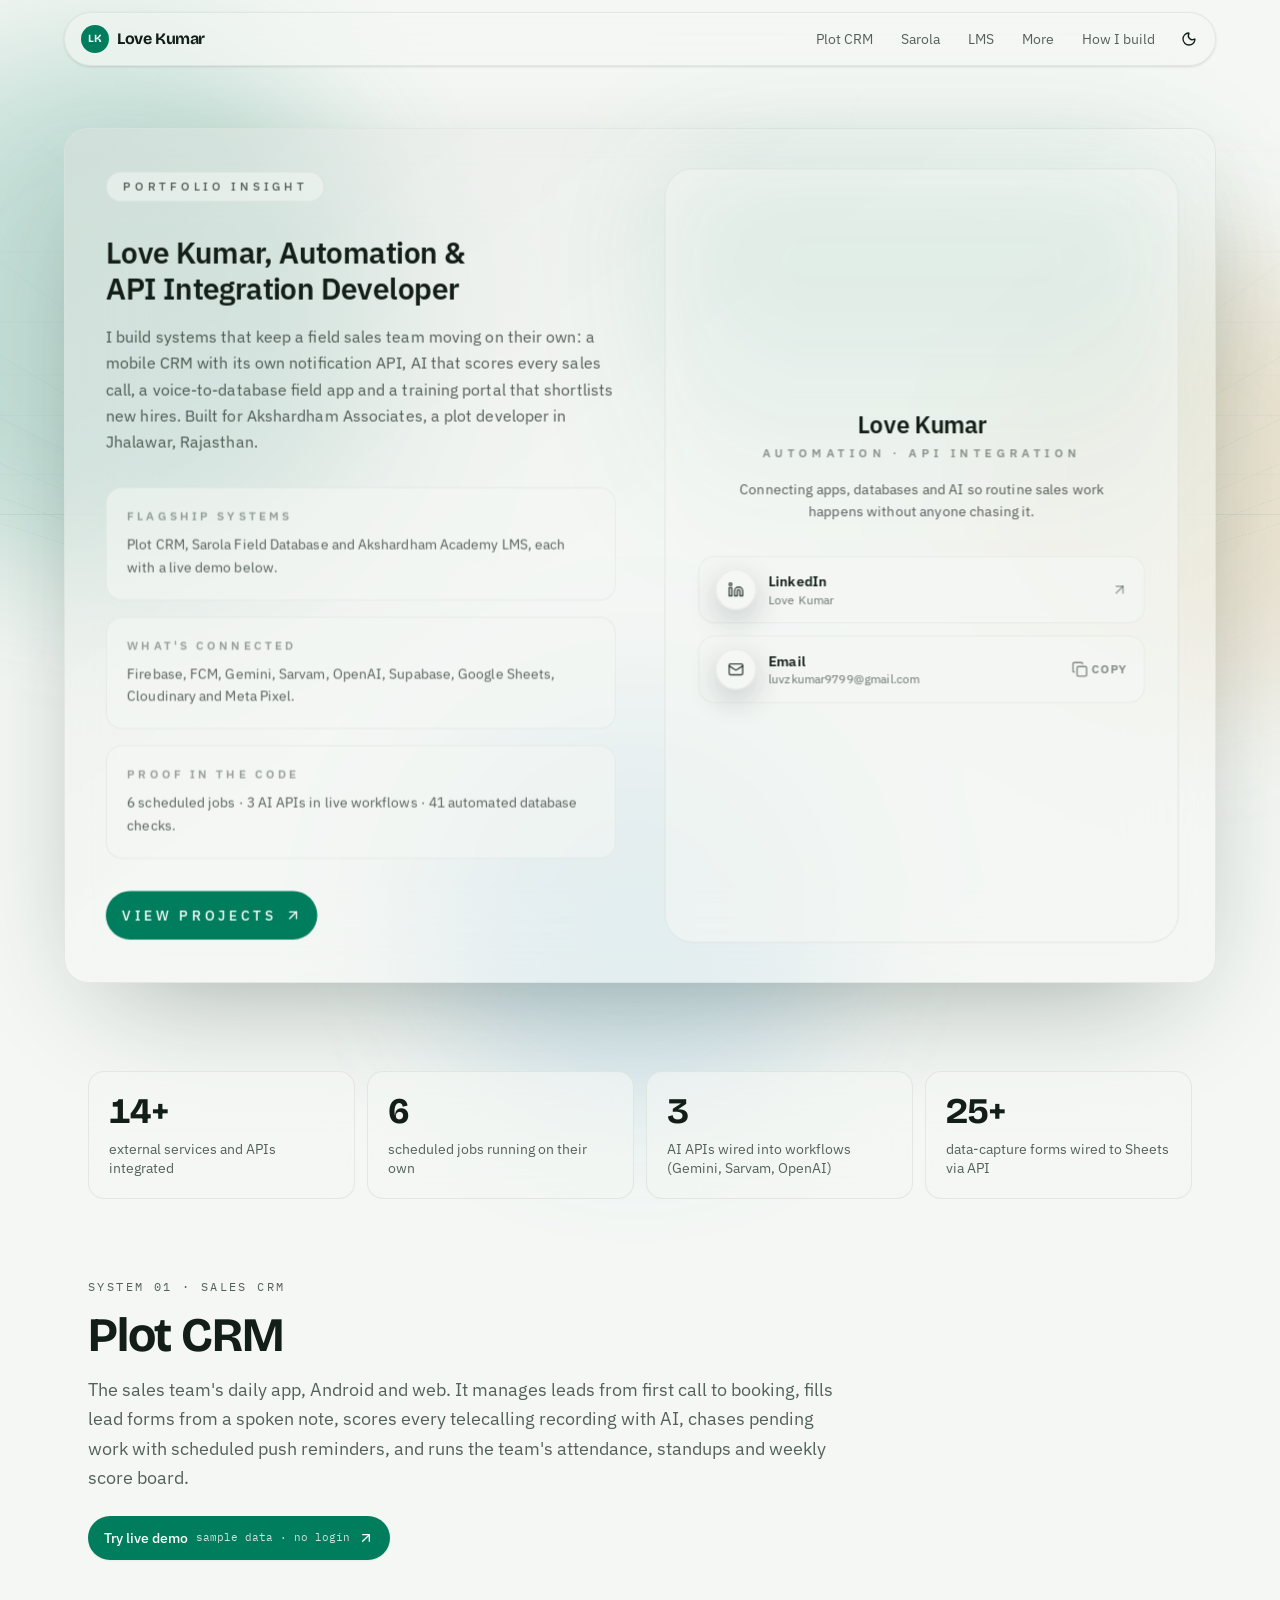
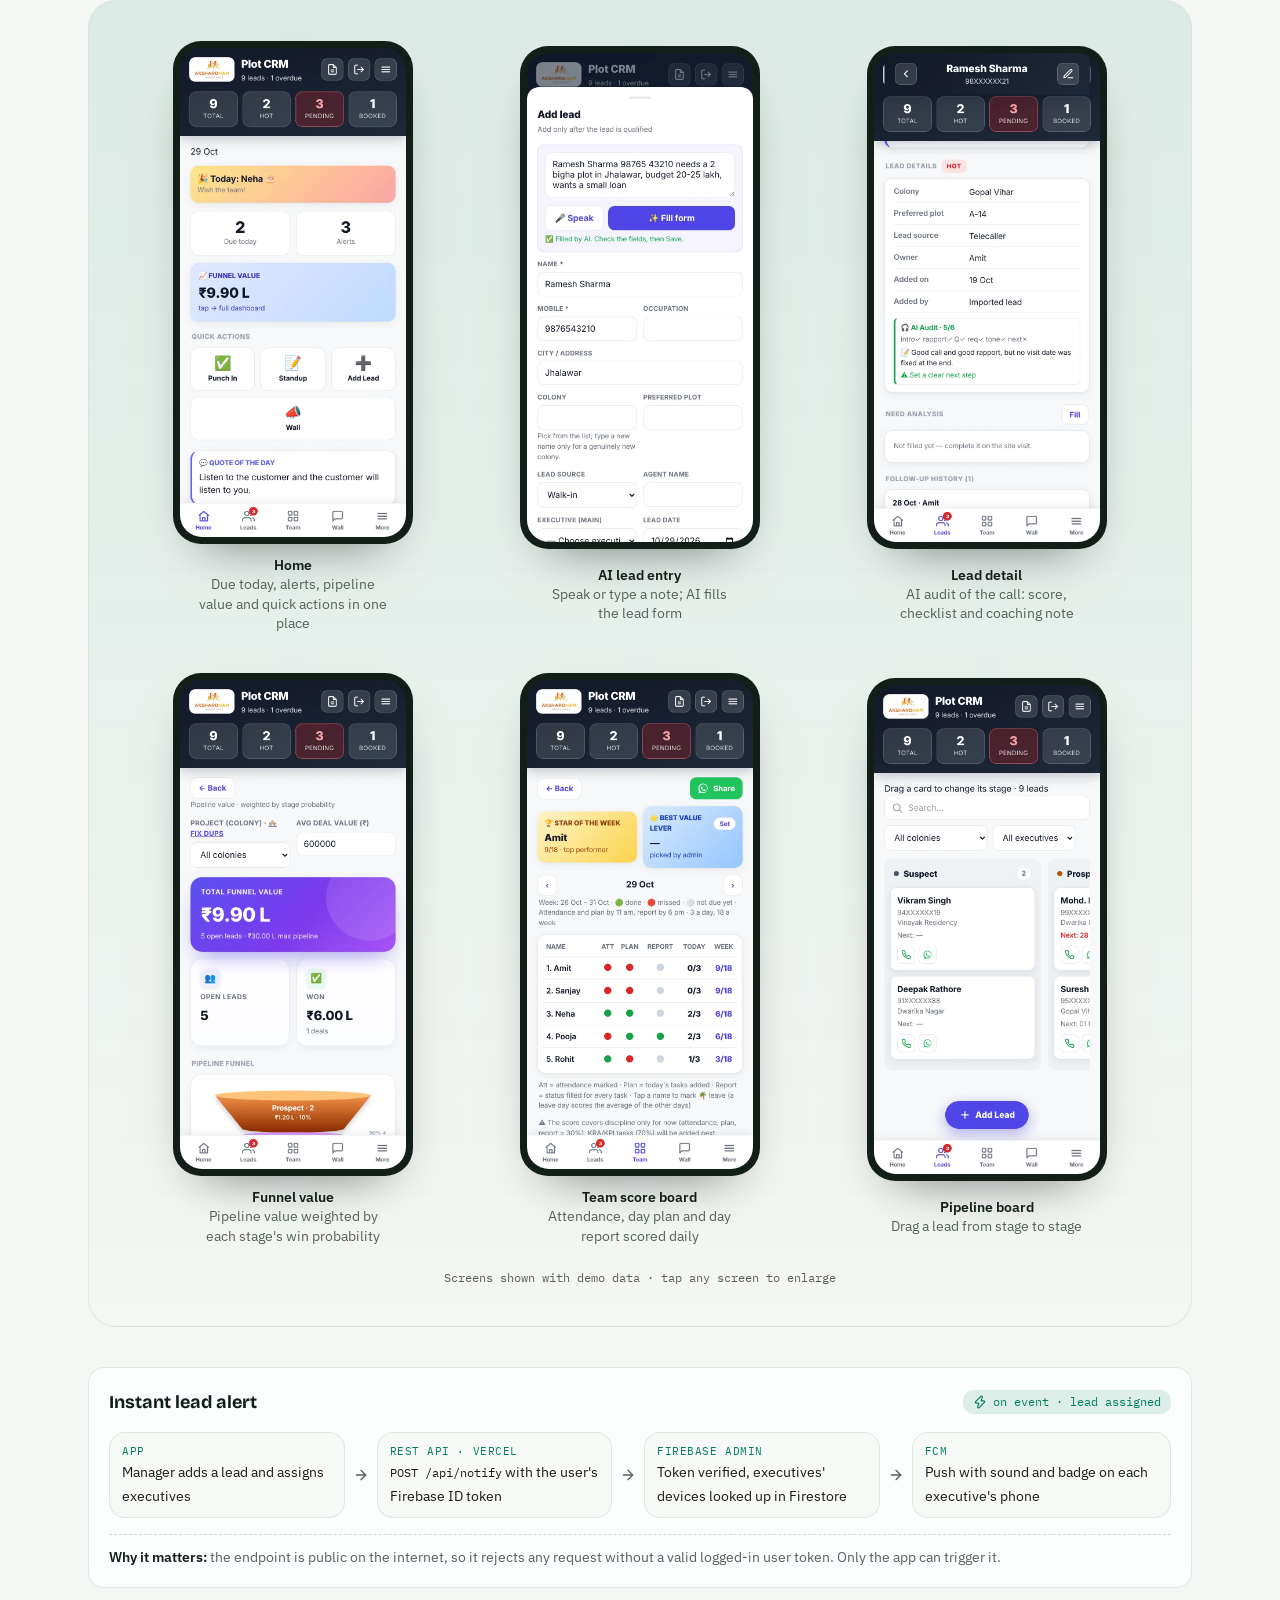
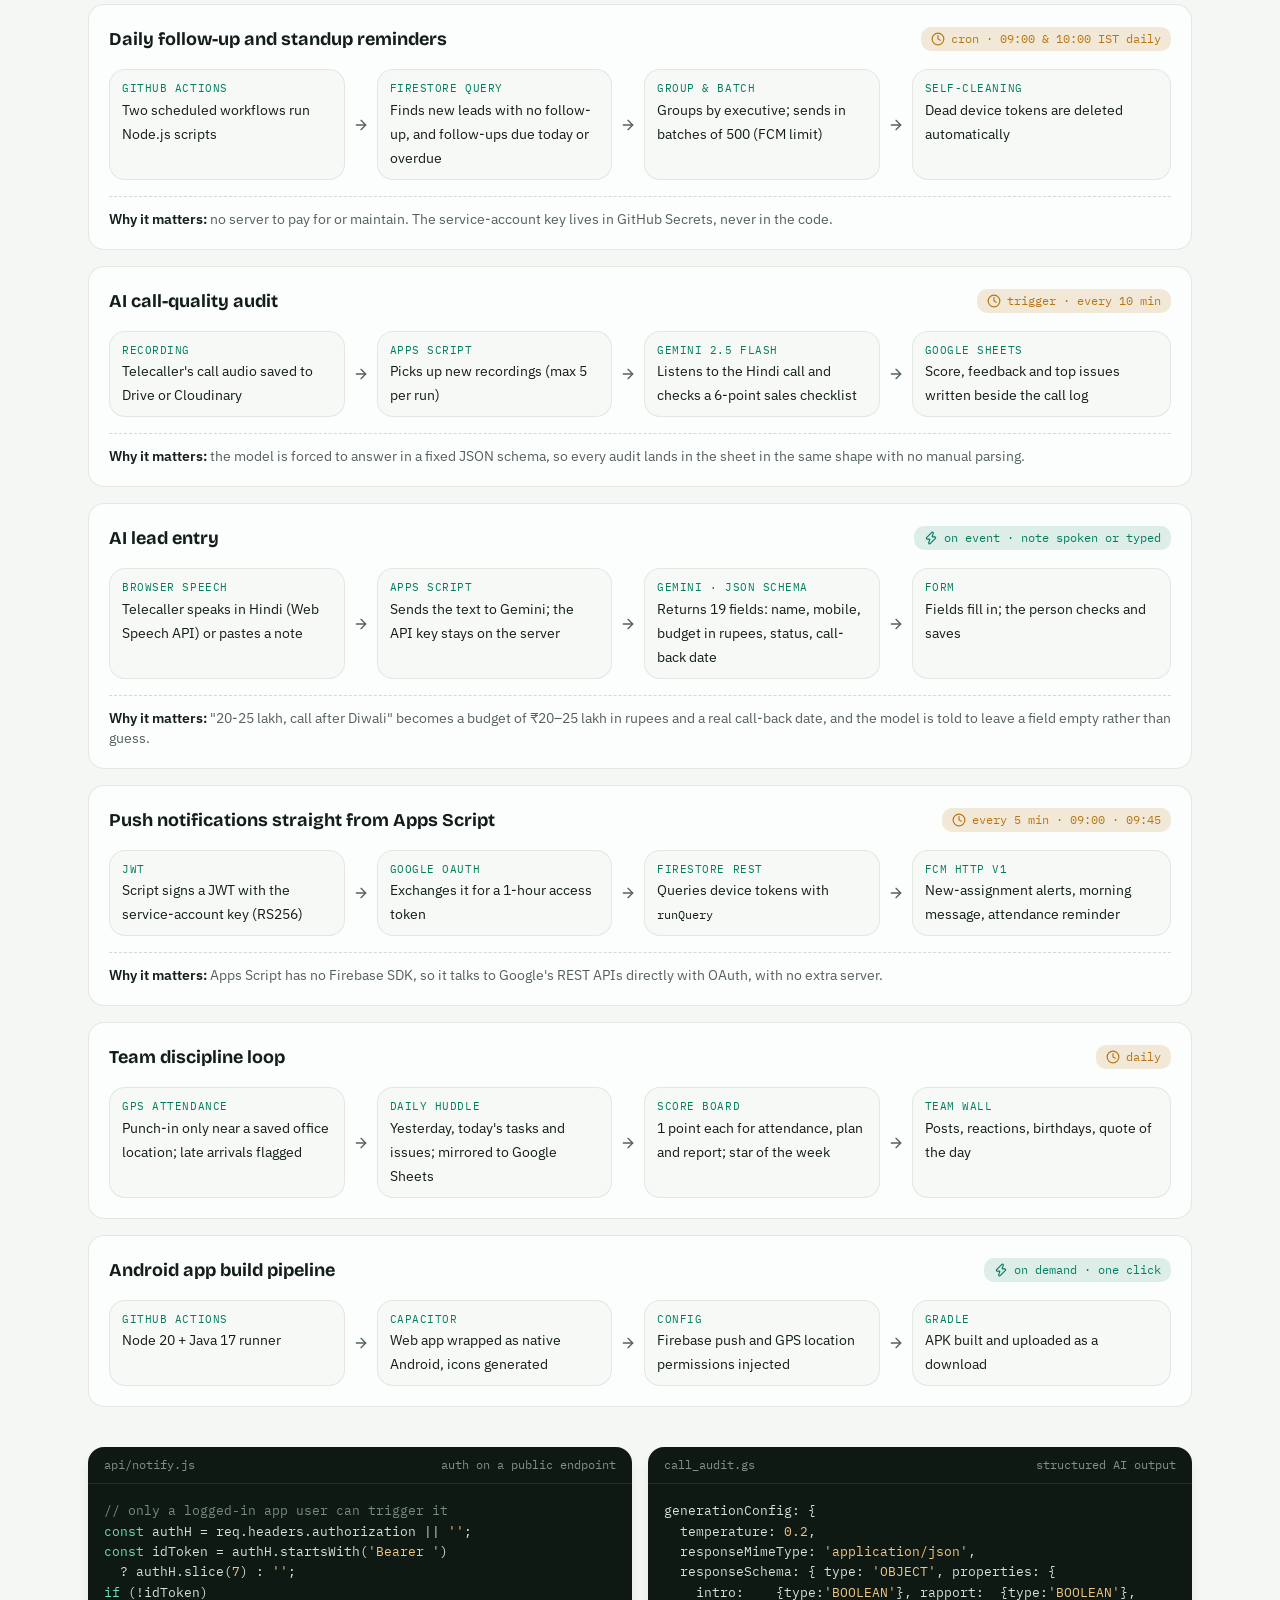
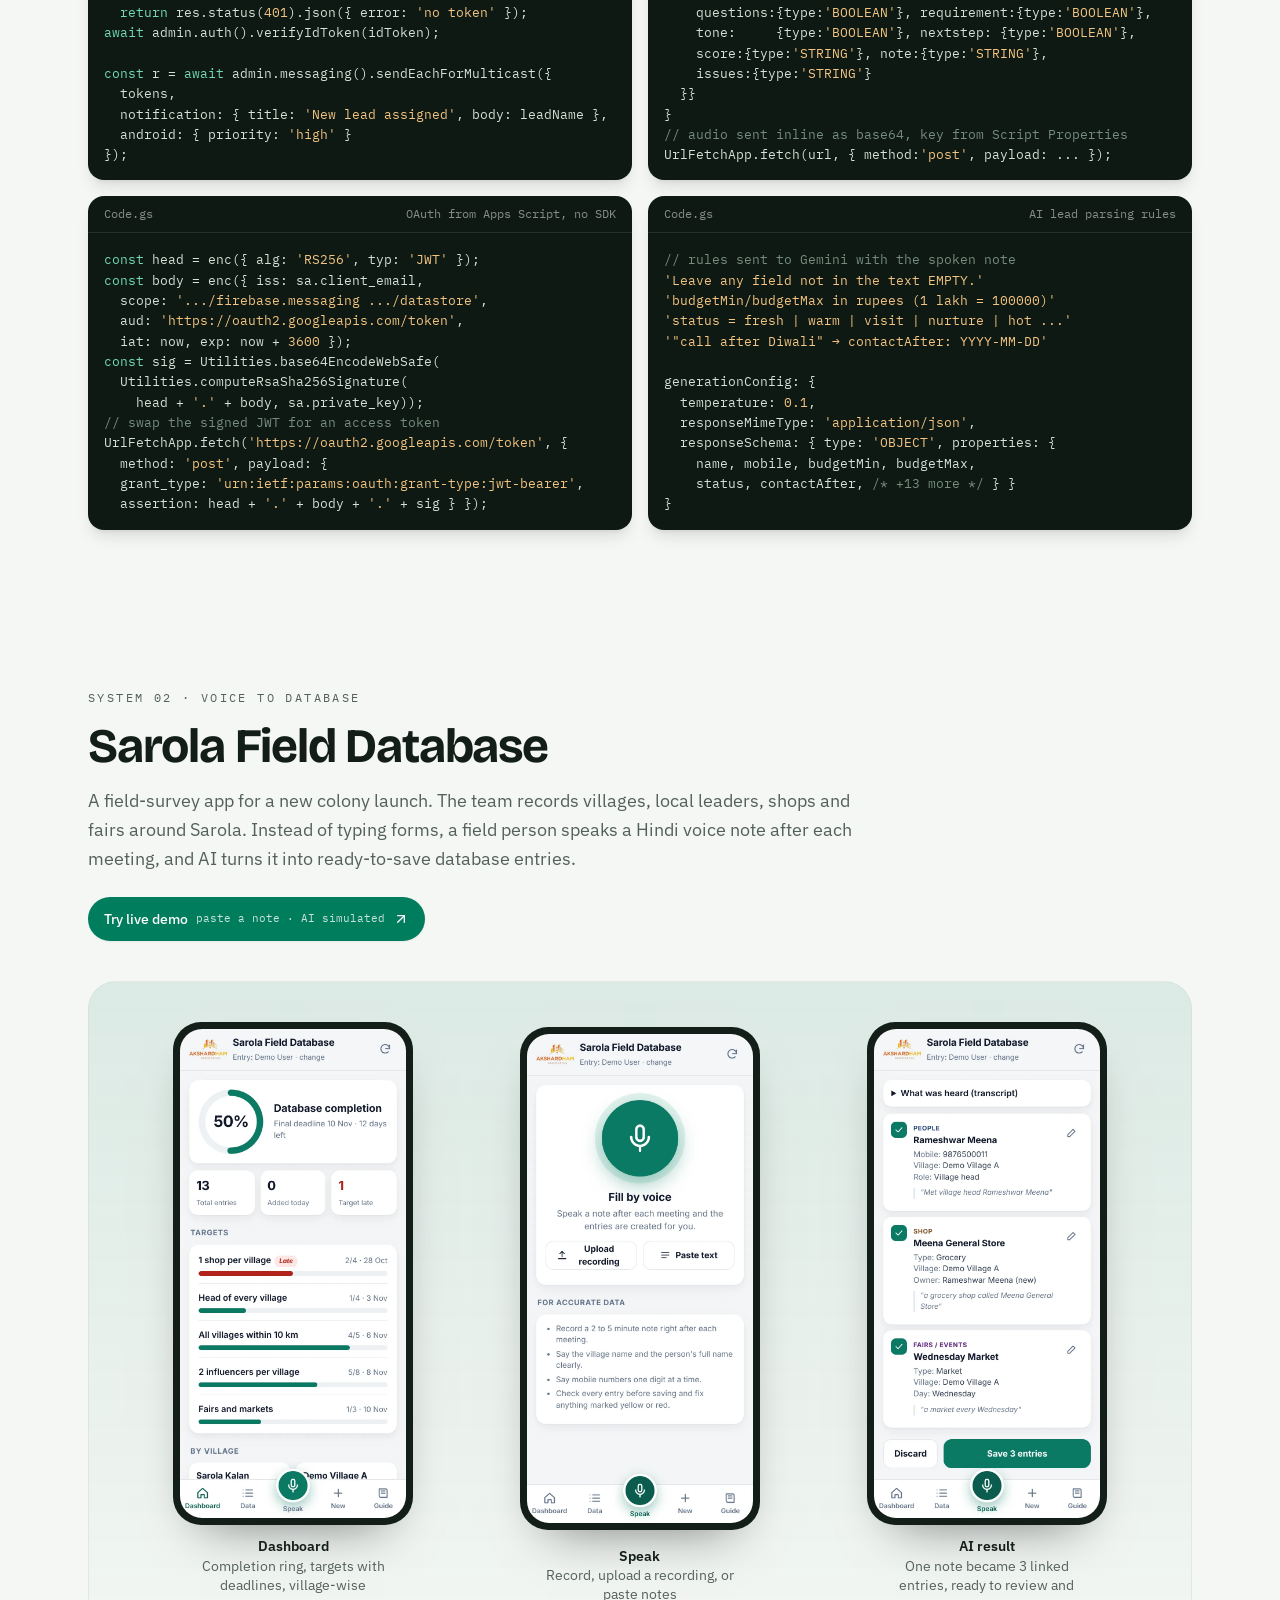
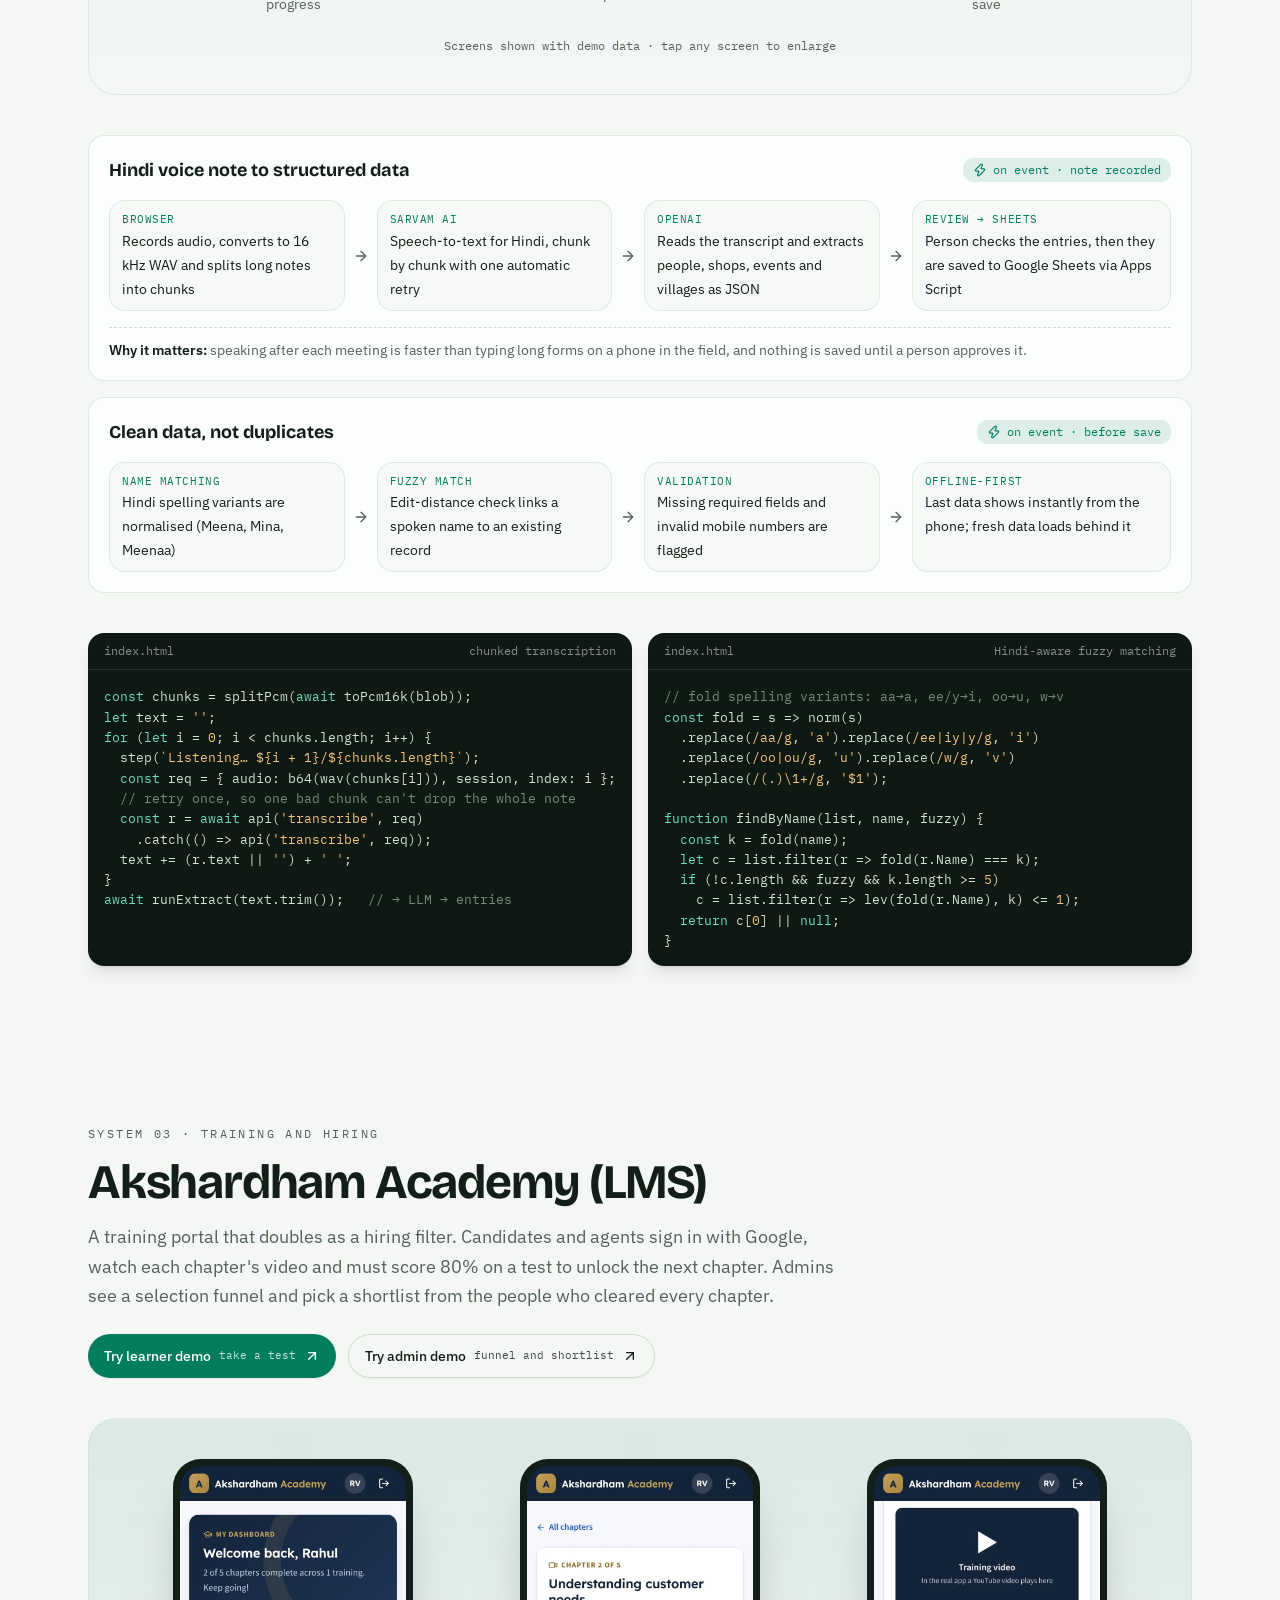
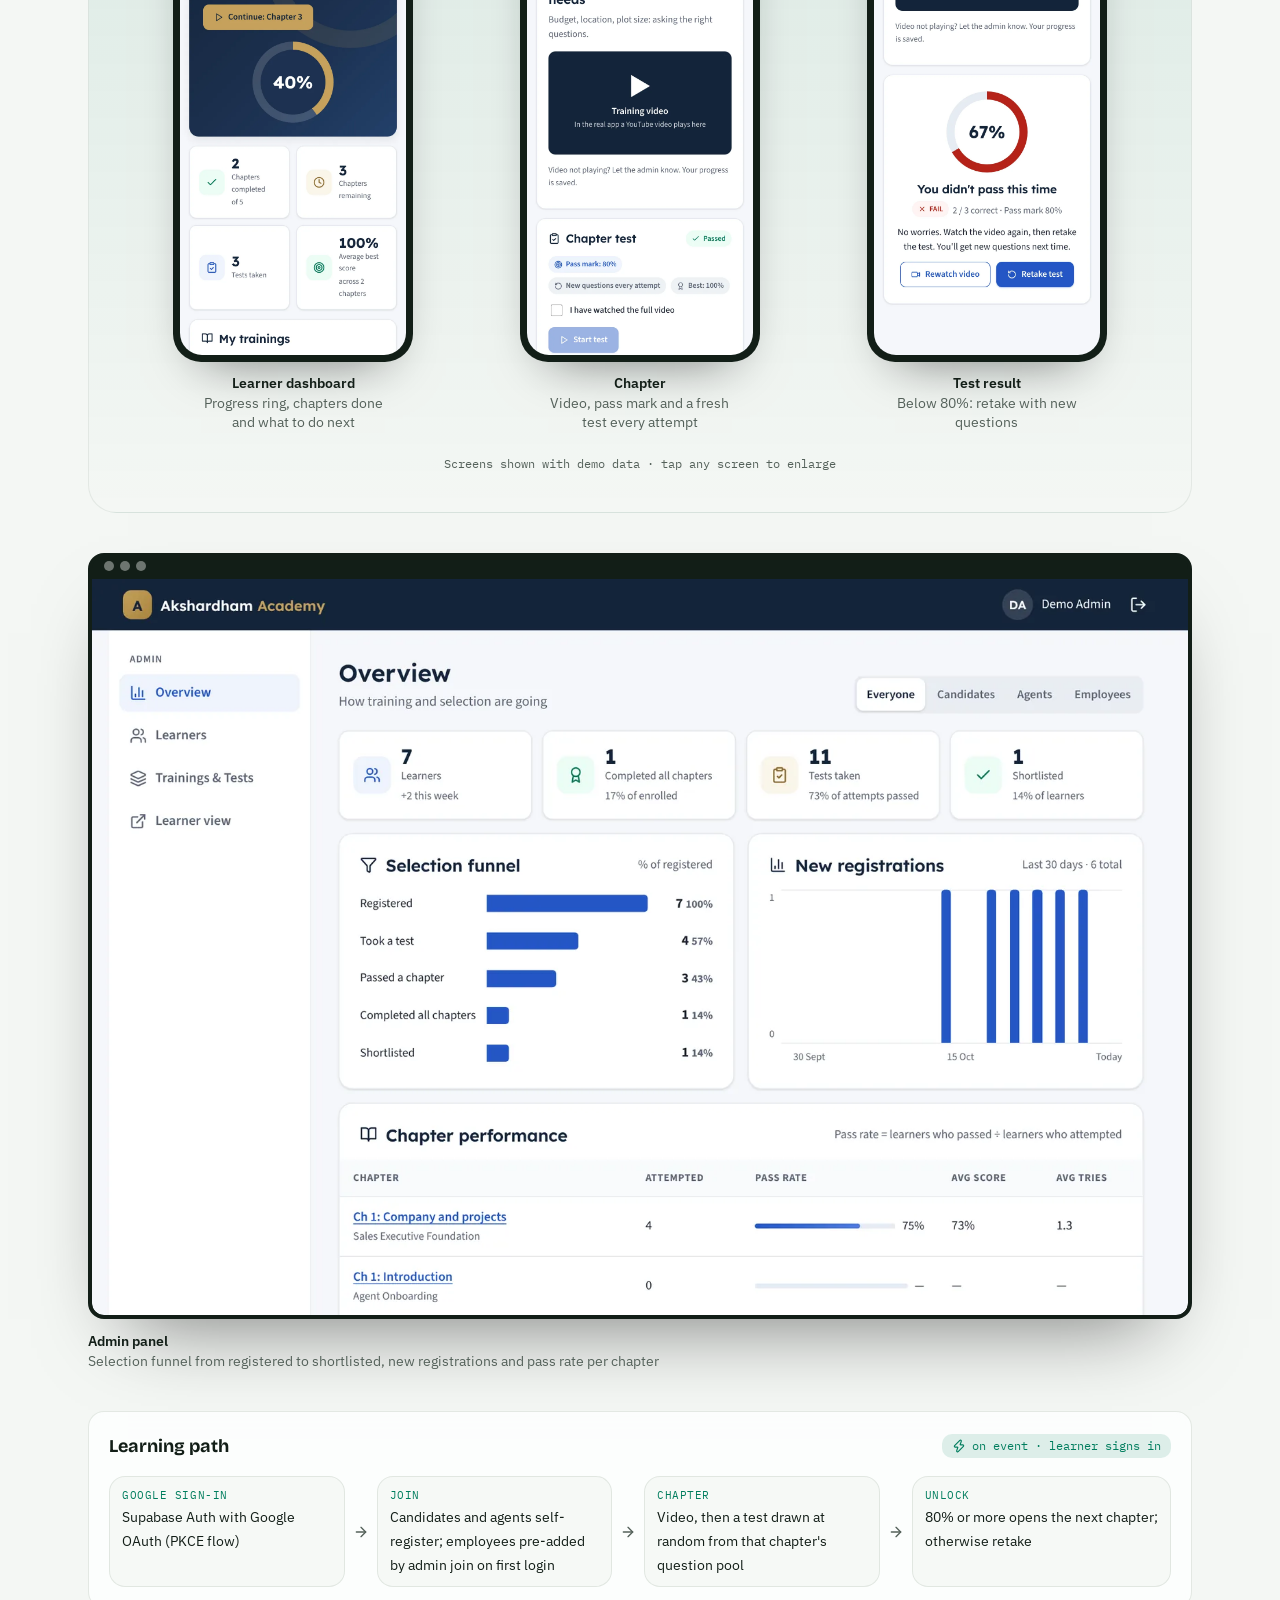
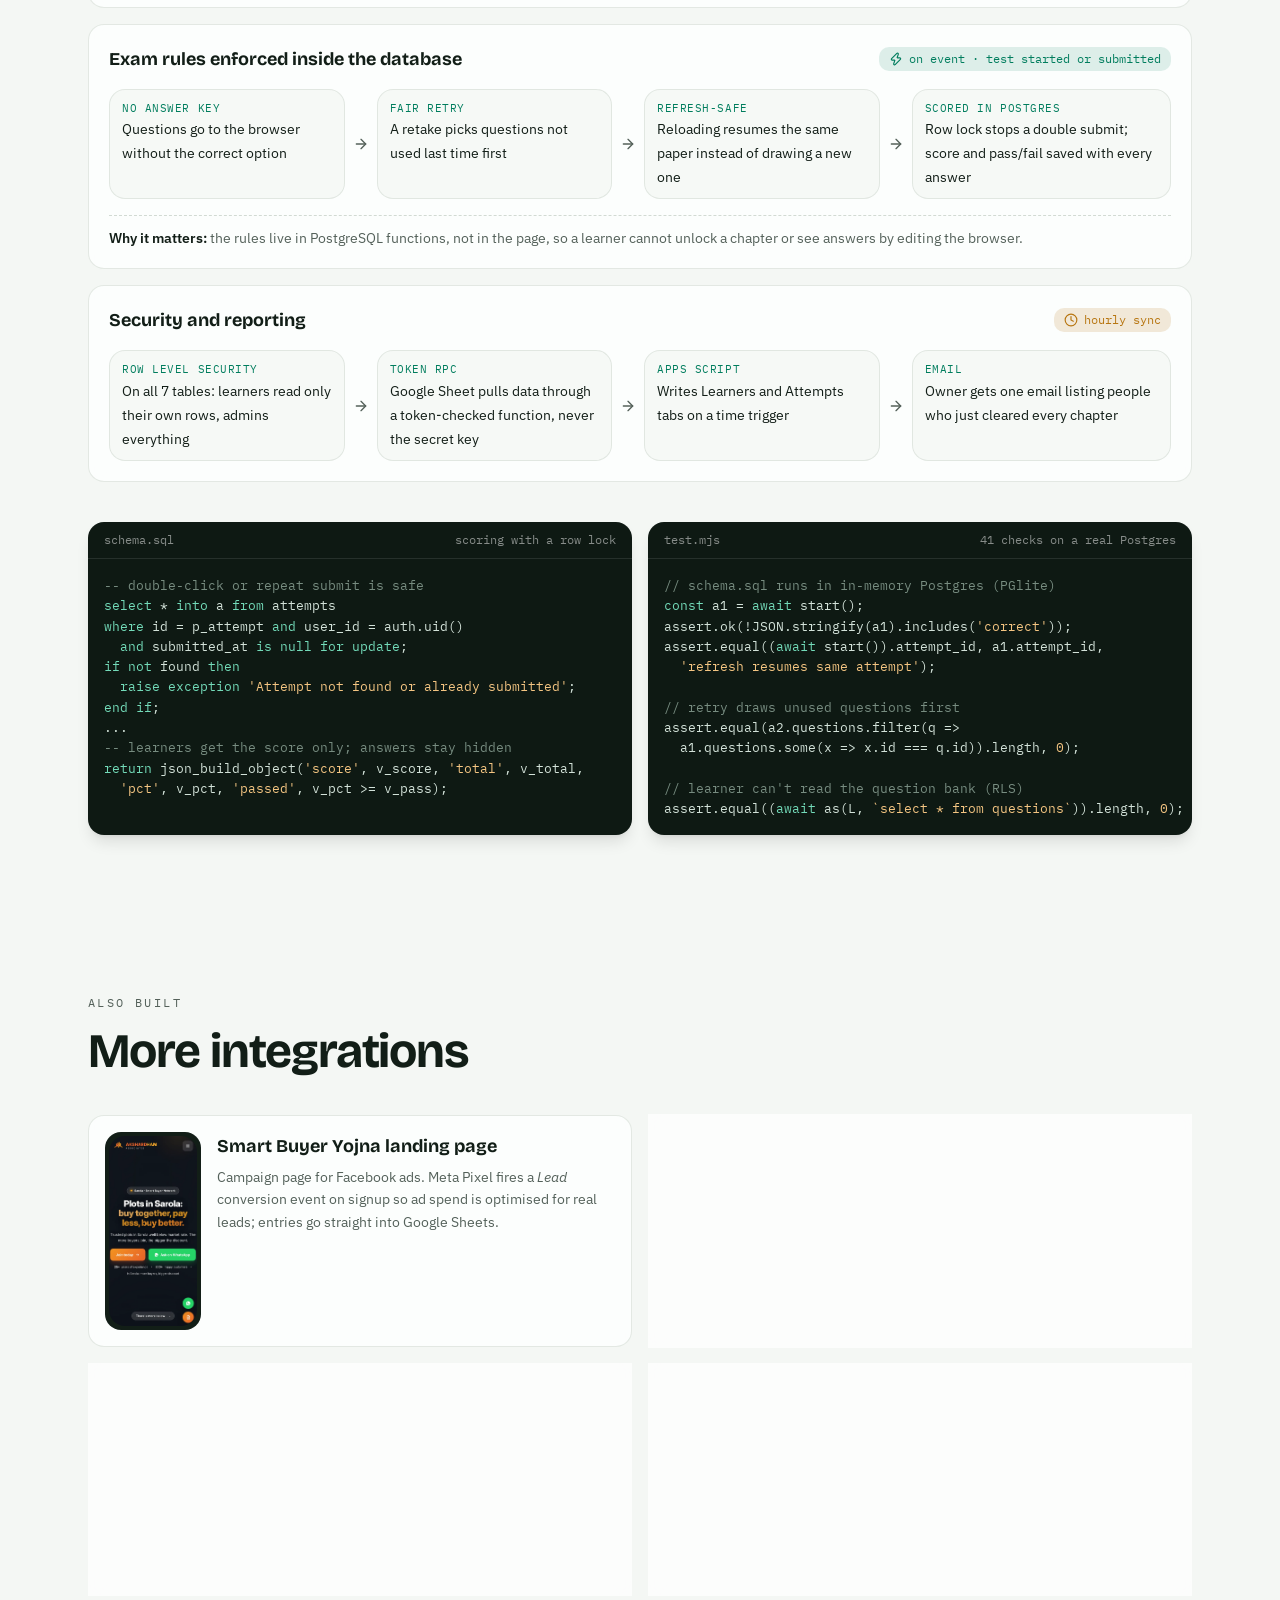
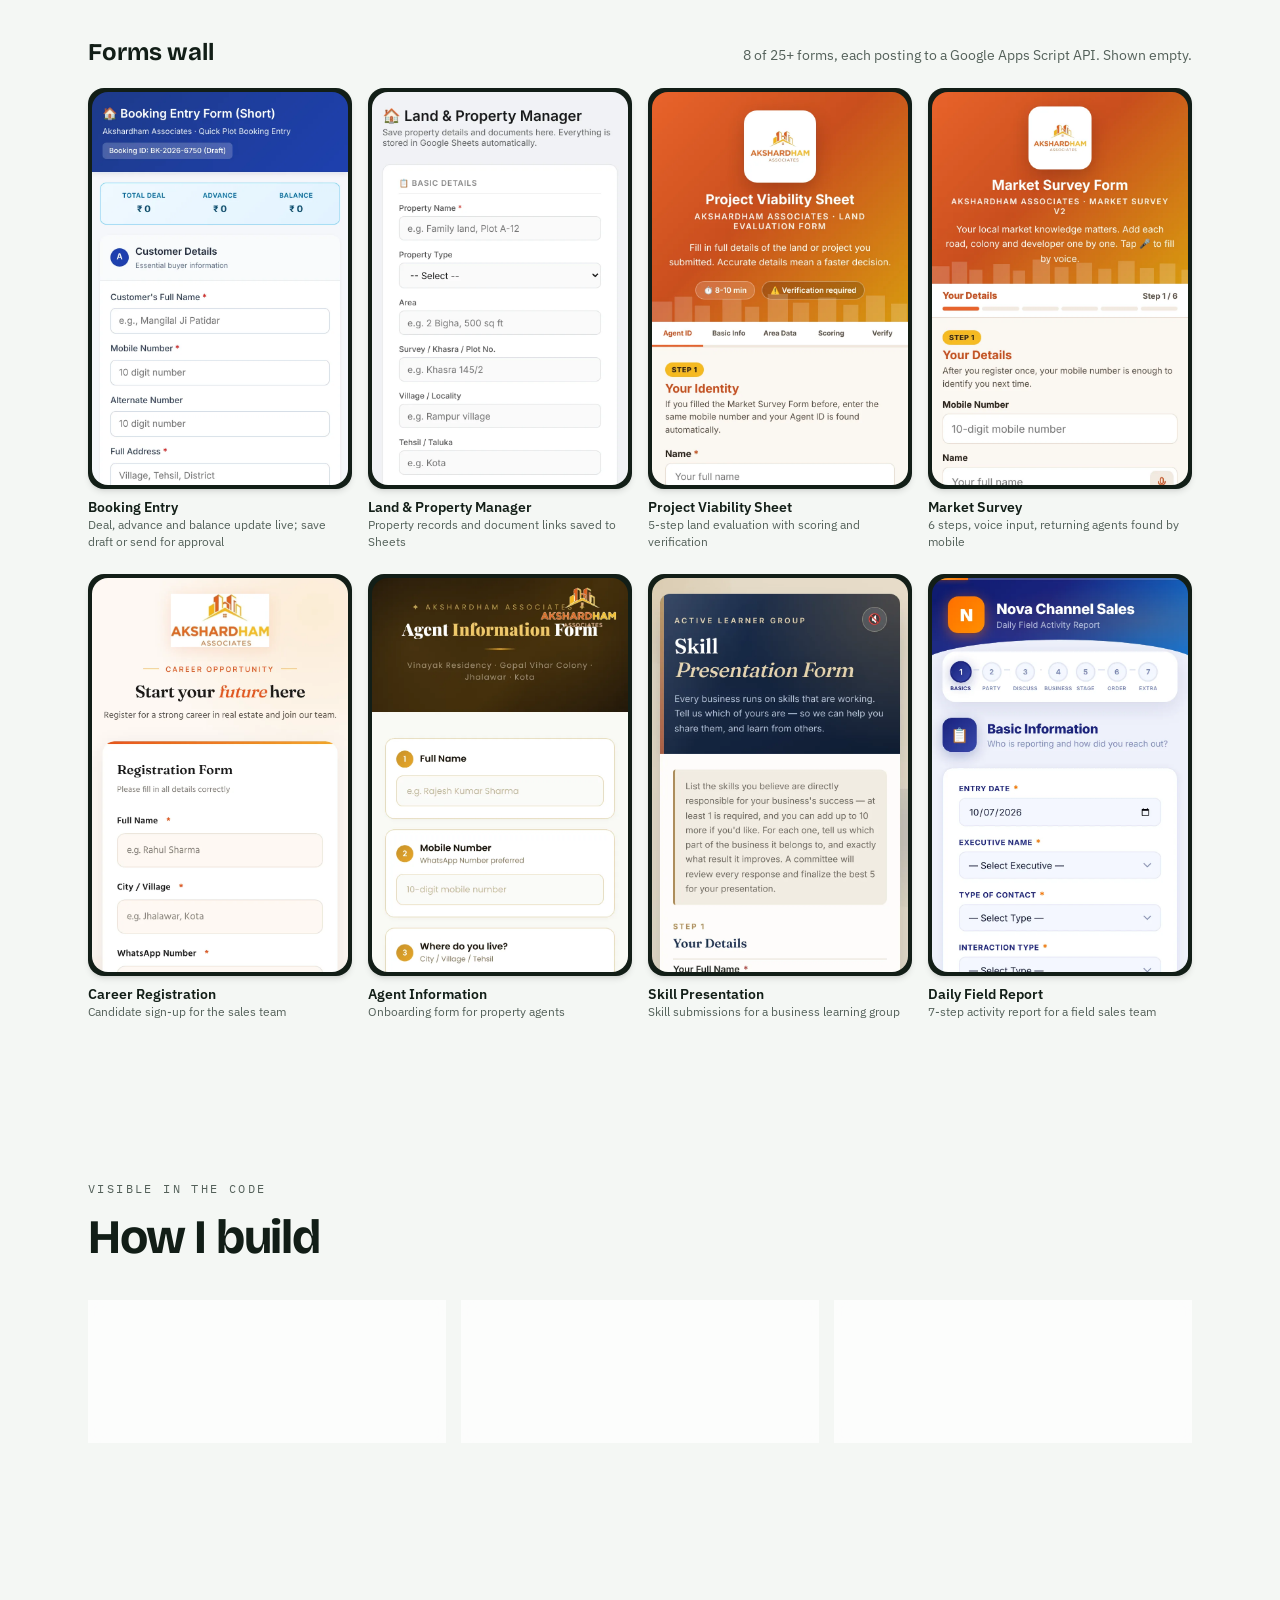
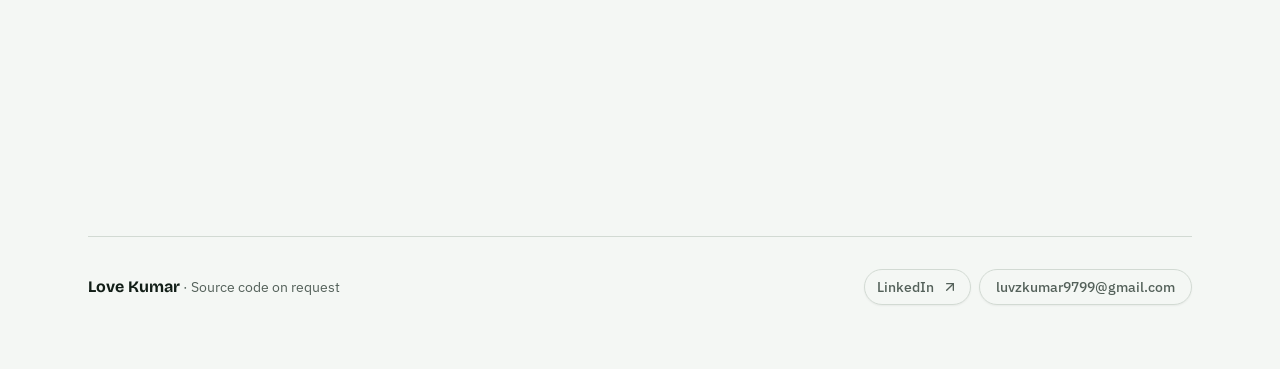
==== commit 7d7ab3b5: "Add files via upload" ====
--- a/index.html
+++ b/index.html
@@ -16,8 +16,8 @@
         if (t === 'dark' || (!t && matchMedia('(prefers-color-scheme: dark)').matches)) document.documentElement.classList.add('dark');
       } catch (e) {}
     </script>
-    <script type="module" crossorigin src="./assets/index-CdnQ5mAB.js"></script>
-    <link rel="stylesheet" crossorigin href="./assets/index-Bjxzb9L2.css">
+    <script type="module" crossorigin src="./assets/index-BRldgmYK.js"></script>
+    <link rel="stylesheet" crossorigin href="./assets/index-C0YU2Z-l.css">
   </head>
   <body>
     <div id="root"></div>
--- a/assets/index-C0YU2Z-l.css
+++ b/assets/index-C0YU2Z-l.css
@@ -0,0 +1,2 @@
+/*! tailwindcss v4.3.3 | MIT License | https://tailwindcss.com */
+@layer properties{@supports (((-webkit-hyphens:none)) and (not (margin-trim:inline))) or ((-moz-orient:inline) and (not (color:rgb(from red r g b)))){*,:before,:after,::backdrop{--tw-translate-x:0;--tw-translate-y:0;--tw-translate-z:0;--tw-rotate-x:initial;--tw-rotate-y:initial;--tw-rotate-z:initial;--tw-skew-x:initial;--tw-skew-y:initial;--tw-space-y-reverse:0;--tw-border-style:solid;--tw-gradient-position:initial;--tw-gradient-from:#0000;--tw-gradient-via:#0000;--tw-gradient-to:#0000;--tw-gradient-stops:initial;--tw-gradient-via-stops:initial;--tw-gradient-from-position:0%;--tw-gradient-via-position:50%;--tw-gradient-to-position:100%;--tw-leading:initial;--tw-font-weight:initial;--tw-tracking:initial;--tw-ordinal:initial;--tw-slashed-zero:initial;--tw-numeric-figure:initial;--tw-numeric-spacing:initial;--tw-numeric-fraction:initial;--tw-shadow:0 0 #0000;--tw-shadow-color:initial;--tw-shadow-alpha:100%;--tw-inset-shadow:0 0 #0000;--tw-inset-shadow-color:initial;--tw-inset-shadow-alpha:100%;--tw-ring-color:initial;--tw-ring-shadow:0 0 #0000;--tw-inset-ring-color:initial;--tw-inset-ring-shadow:0 0 #0000;--tw-ring-inset:initial;--tw-ring-offset-width:0px;--tw-ring-offset-color:#fff;--tw-ring-offset-shadow:0 0 #0000;--tw-outline-style:solid;--tw-blur:initial;--tw-brightness:initial;--tw-contrast:initial;--tw-grayscale:initial;--tw-hue-rotate:initial;--tw-invert:initial;--tw-opacity:initial;--tw-saturate:initial;--tw-sepia:initial;--tw-drop-shadow:initial;--tw-drop-shadow-color:initial;--tw-drop-shadow-alpha:100%;--tw-drop-shadow-size:initial;--tw-backdrop-blur:initial;--tw-backdrop-brightness:initial;--tw-backdrop-contrast:initial;--tw-backdrop-grayscale:initial;--tw-backdrop-hue-rotate:initial;--tw-backdrop-invert:initial;--tw-backdrop-opacity:initial;--tw-backdrop-saturate:initial;--tw-backdrop-sepia:initial;--tw-duration:initial}}}@layer theme{:root,:host{--font-mono:"IBM Plex Mono", ui-monospace, Menlo, monospace;--color-black:#000;--color-white:#fff;--spacing:.25rem;--container-sm:24rem;--container-xl:36rem;--container-3xl:48rem;--container-5xl:64rem;--container-6xl:72rem;--text-xs:.75rem;--text-xs--line-height:calc(1 / .75);--text-sm:.875rem;--text-sm--line-height:calc(1.25 / .875);--text-base:1rem;--text-base--line-height:calc(1.5 / 1);--text-lg:1.125rem;--text-lg--line-height:calc(1.75 / 1.125);--text-2xl:1.5rem;--text-2xl--line-height:calc(2 / 1.5);--text-3xl:1.875rem;--text-3xl--line-height:calc(2.25 / 1.875);--text-4xl:2.25rem;--text-4xl--line-height:calc(2.5 / 2.25);--text-5xl:3rem;--text-5xl--line-height:1;--font-weight-normal:400;--font-weight-medium:500;--font-weight-semibold:600;--font-weight-bold:700;--tracking-tight:-.025em;--tracking-wider:.05em;--leading-snug:1.375;--leading-relaxed:1.625;--radius-2xl:1rem;--radius-3xl:1.5rem;--blur-sm:8px;--blur-xl:24px;--blur-2xl:40px;--blur-3xl:64px;--default-transition-duration:.15s;--default-transition-timing-function:cubic-bezier(.4, 0, .2, 1);--default-font-family:"IBM Plex Sans", ui-sans-serif, system-ui, sans-serif;--default-mono-font-family:"IBM Plex Mono", ui-monospace, Menlo, monospace}}@layer base{*,:after,:before,::backdrop{box-sizing:border-box;border:0 solid;margin:0;padding:0}::file-selector-button{box-sizing:border-box;border:0 solid;margin:0;padding:0}html,:host{-webkit-text-size-adjust:100%;tab-size:4;line-height:1.5;font-family:var(--default-font-family,-apple-system, BlinkMacSystemFont, "Segoe UI", Roboto, "Helvetica Neue", "Noto Sans", Arial, sans-serif, "Apple Color Emoji", "Segoe UI Emoji", "Segoe UI Symbol", "Noto Color Emoji");font-feature-settings:var(--default-font-feature-settings,normal);font-variation-settings:var(--default-font-variation-settings,normal);-webkit-tap-highlight-color:transparent}hr{height:0;color:inherit;border-top-width:1px}abbr:where([title]){-webkit-text-decoration:underline dotted;text-decoration:underline dotted}h1,h2,h3,h4,h5,h6{font-size:inherit;font-weight:inherit}a{color:inherit;-webkit-text-decoration:inherit;-webkit-text-decoration:inherit;-webkit-text-decoration:inherit;-webkit-text-decoration:inherit;text-decoration:inherit}b,strong{font-weight:bolder}code,kbd,samp,pre{font-family:var(--default-mono-font-family,ui-monospace, SFMono-Regular, Menlo, Monaco, Consolas, "Liberation Mono", "Courier New", monospace);font-feature-settings:var(--default-mono-font-feature-settings,normal);font-variation-settings:var(--default-mono-font-variation-settings,normal);font-size:1em}small{font-size:80%}sub,sup{vertical-align:baseline;font-size:75%;line-height:0;position:relative}sub{bottom:-.25em}sup{top:-.5em}table{text-indent:0;border-color:inherit;border-collapse:collapse}:-moz-focusring:where(:not(iframe)){outline:auto}progress{vertical-align:baseline}summary{display:list-item}ol,ul,menu{list-style:none}img,svg,video,canvas,audio,iframe,embed,object{vertical-align:middle;display:block}img,video{max-width:100%;height:auto}button,input,select,optgroup,textarea{font:inherit;font-feature-settings:inherit;font-variation-settings:inherit;letter-spacing:inherit;color:inherit;opacity:1;background-color:#0000;border-radius:0}::file-selector-button{font:inherit;font-feature-settings:inherit;font-variation-settings:inherit;letter-spacing:inherit;color:inherit;opacity:1;background-color:#0000;border-radius:0}:where(select:is([multiple],[size])) optgroup{font-weight:bolder}:where(select:is([multiple],[size])) optgroup option{padding-inline-start:20px}::file-selector-button{margin-inline-end:4px}::placeholder{opacity:1}@supports (not ((-webkit-appearance:-apple-pay-button))) or (contain-intrinsic-size:1px){::placeholder{color:currentColor}@supports (color:color-mix(in lab, red, red)){::placeholder{color:color-mix(in oklab, currentcolor 50%, transparent)}}}textarea{resize:vertical}::-webkit-search-decoration{-webkit-appearance:none}::-webkit-date-and-time-value{min-height:1lh;text-align:inherit}::-webkit-datetime-edit{display:inline-flex}::-webkit-datetime-edit-fields-wrapper{padding:0}::-webkit-datetime-edit{padding-block:0}::-webkit-datetime-edit-year-field{padding-block:0}::-webkit-datetime-edit-month-field{padding-block:0}::-webkit-datetime-edit-day-field{padding-block:0}::-webkit-datetime-edit-hour-field{padding-block:0}::-webkit-datetime-edit-minute-field{padding-block:0}::-webkit-datetime-edit-second-field{padding-block:0}::-webkit-datetime-edit-millisecond-field{padding-block:0}::-webkit-datetime-edit-meridiem-field{padding-block:0}::-webkit-calendar-picker-indicator{line-height:1}:-moz-ui-invalid{box-shadow:none}button,input:where([type=button],[type=reset],[type=submit]){appearance:button}::file-selector-button{appearance:button}::-webkit-inner-spin-button{height:auto}::-webkit-outer-spin-button{height:auto}[hidden]:where(:not([hidden=until-found])){display:none!important}*{border-color:var(--border)}html{scroll-behavior:smooth}body{background-color:var(--background);color:var(--foreground);-webkit-font-smoothing:antialiased;-moz-osx-font-smoothing:grayscale;font-family:IBM Plex Sans,ui-sans-serif,system-ui,sans-serif;overflow-x:clip}h1,h2,h3{text-wrap:balance}:focus-visible{outline:2px solid var(--ring);outline-offset:3px}}@layer components;@layer utilities{.pointer-events-none{pointer-events:none}.visible{visibility:visible}.sr-only{clip-path:inset(50%);white-space:nowrap;border-width:0;width:1px;height:1px;margin:-1px;padding:0;position:absolute;overflow:hidden}.absolute{position:absolute}.fixed{position:fixed}.relative{position:relative}.inset-0{inset:0}.inset-x-0{inset-inline:0}.inset-x-\[-50\%\]{inset-inline:-50%}.top-0{top:0}.top-1\/2{top:50%}.top-10{top:calc(var(--spacing) * 10)}.top-64{top:calc(var(--spacing) * 64)}.top-\[34rem\]{top:34rem}.top-\[44rem\]{top:44rem}.top-\[calc\(env\(safe-area-inset-top\)\+16px\)\]{top:calc(env(safe-area-inset-top) + 16px)}.-right-32{right:calc(var(--spacing) * -32)}.right-2{right:calc(var(--spacing) * 2)}.right-4{right:calc(var(--spacing) * 4)}.-left-40{left:calc(var(--spacing) * -40)}.left-1\/3{left:33.3333%}.left-2{left:calc(var(--spacing) * 2)}.isolate{isolation:isolate}.-z-10{z-index:calc(10 * -1)}.z-50{z-index:50}.z-\[100\]{z-index:100}.mx-auto{margin-inline:auto}.-mt-10{margin-top:calc(var(--spacing) * -10)}.mt-1{margin-top:var(--spacing)}.mt-2{margin-top:calc(var(--spacing) * 2)}.mt-4{margin-top:calc(var(--spacing) * 4)}.mt-6{margin-top:calc(var(--spacing) * 6)}.mb-4{margin-bottom:calc(var(--spacing) * 4)}.ml-auto{margin-left:auto}.block{display:block}.contents{display:contents}.flex{display:flex}.grid{display:grid}.hidden{display:none}.inline{display:inline}.inline-flex{display:inline-flex}.table{display:table}.aspect-\[390\/600\]{aspect-ratio:390/600}.aspect-\[390\/844\]{aspect-ratio:390/844}.size-9{width:calc(var(--spacing) * 9);height:calc(var(--spacing) * 9)}.h-2\.5{height:calc(var(--spacing) * 2.5)}.h-3\.5{height:calc(var(--spacing) * 3.5)}.h-4{height:calc(var(--spacing) * 4)}.h-5{height:calc(var(--spacing) * 5)}.h-6{height:calc(var(--spacing) * 6)}.h-7{height:calc(var(--spacing) * 7)}.h-8{height:calc(var(--spacing) * 8)}.h-9{height:calc(var(--spacing) * 9)}.h-10{height:calc(var(--spacing) * 10)}.h-11{height:calc(var(--spacing) * 11)}.h-12{height:calc(var(--spacing) * 12)}.h-\[26rem\]{height:26rem}.h-\[28rem\]{height:28rem}.h-\[34rem\]{height:34rem}.h-\[60rem\]{height:60rem}.h-\[1400px\]{height:1400px}.h-full{height:100%}.max-h-\[calc\(100svh-150px\)\]{max-height:calc(100svh - 150px)}.min-h-screen{min-height:100vh}.w-2\.5{width:calc(var(--spacing) * 2.5)}.w-3\.5{width:calc(var(--spacing) * 3.5)}.w-4{width:calc(var(--spacing) * 4)}.w-5{width:calc(var(--spacing) * 5)}.w-6{width:calc(var(--spacing) * 6)}.w-7{width:calc(var(--spacing) * 7)}.w-10{width:calc(var(--spacing) * 10)}.w-11{width:calc(var(--spacing) * 11)}.w-24{width:calc(var(--spacing) * 24)}.w-\[26rem\]{width:26rem}.w-\[28rem\]{width:28rem}.w-\[34rem\]{width:34rem}.w-fit{width:fit-content}.w-full{width:100%}.max-w-3xl{max-width:var(--container-3xl)}.max-w-5xl{max-width:var(--container-5xl)}.max-w-6xl{max-width:var(--container-6xl)}.max-w-\[15rem\]{max-width:15rem}.max-w-\[24ch\]{max-width:24ch}.max-w-full{max-width:100%}.max-w-sm{max-width:var(--container-sm)}.max-w-xl{max-width:var(--container-xl)}.min-w-0{min-width:0}.flex-1{flex:1}.shrink-0{flex-shrink:0}.grow{flex-grow:1}.border-collapse{border-collapse:collapse}.origin-top{transform-origin:top}.-translate-y-1\/2{--tw-translate-y:calc(calc(1 / 2 * 100%) * -1);translate:var(--tw-translate-x) var(--tw-translate-y)}.rotate-90{rotate:90deg}.\[transform\:translateZ\(14px\)\]{transform:translateZ(14px)}.\[transform\:translateZ\(24px\)\]{transform:translateZ(24px)}.transform{transform:var(--tw-rotate-x,) var(--tw-rotate-y,) var(--tw-rotate-z,) var(--tw-skew-x,) var(--tw-skew-y,)}.cursor-zoom-in{cursor:zoom-in}.resize{resize:both}.scroll-mt-24{scroll-margin-top:calc(var(--spacing) * 24)}.grid-cols-1{grid-template-columns:repeat(1,minmax(0,1fr))}.grid-cols-2{grid-template-columns:repeat(2,minmax(0,1fr))}.flex-col{flex-direction:column}.flex-wrap{flex-wrap:wrap}.place-items-center{place-items:center}.items-baseline{align-items:baseline}.items-center{align-items:center}.justify-between{justify-content:space-between}.justify-center{justify-content:center}.justify-items-center{justify-items:center}.gap-1{gap:var(--spacing)}.gap-1\.5{gap:calc(var(--spacing) * 1.5)}.gap-2{gap:calc(var(--spacing) * 2)}.gap-3{gap:calc(var(--spacing) * 3)}.gap-4{gap:calc(var(--spacing) * 4)}.gap-8{gap:calc(var(--spacing) * 8)}.gap-12{gap:calc(var(--spacing) * 12)}:where(.space-y-1>:not(:last-child)){--tw-space-y-reverse:0;margin-block-start:calc(var(--spacing) * var(--tw-space-y-reverse));margin-block-end:calc(var(--spacing) * calc(1 - var(--tw-space-y-reverse)))}:where(.space-y-1\.5>:not(:last-child)){--tw-space-y-reverse:0;margin-block-start:calc(calc(var(--spacing) * 1.5) * var(--tw-space-y-reverse));margin-block-end:calc(calc(var(--spacing) * 1.5) * calc(1 - var(--tw-space-y-reverse)))}:where(.space-y-2>:not(:last-child)){--tw-space-y-reverse:0;margin-block-start:calc(calc(var(--spacing) * 2) * var(--tw-space-y-reverse));margin-block-end:calc(calc(var(--spacing) * 2) * calc(1 - var(--tw-space-y-reverse)))}:where(.space-y-3>:not(:last-child)){--tw-space-y-reverse:0;margin-block-start:calc(calc(var(--spacing) * 3) * var(--tw-space-y-reverse));margin-block-end:calc(calc(var(--spacing) * 3) * calc(1 - var(--tw-space-y-reverse)))}:where(.space-y-4>:not(:last-child)){--tw-space-y-reverse:0;margin-block-start:calc(calc(var(--spacing) * 4) * var(--tw-space-y-reverse));margin-block-end:calc(calc(var(--spacing) * 4) * calc(1 - var(--tw-space-y-reverse)))}:where(.space-y-5>:not(:last-child)){--tw-space-y-reverse:0;margin-block-start:calc(calc(var(--spacing) * 5) * var(--tw-space-y-reverse));margin-block-end:calc(calc(var(--spacing) * 5) * calc(1 - var(--tw-space-y-reverse)))}:where(.space-y-8>:not(:last-child)){--tw-space-y-reverse:0;margin-block-start:calc(calc(var(--spacing) * 8) * var(--tw-space-y-reverse));margin-block-end:calc(calc(var(--spacing) * 8) * calc(1 - var(--tw-space-y-reverse)))}:where(.space-y-10>:not(:last-child)){--tw-space-y-reverse:0;margin-block-start:calc(calc(var(--spacing) * 10) * var(--tw-space-y-reverse));margin-block-end:calc(calc(var(--spacing) * 10) * calc(1 - var(--tw-space-y-reverse)))}.gap-x-4{column-gap:calc(var(--spacing) * 4)}.gap-y-6{row-gap:calc(var(--spacing) * 6)}.gap-y-10{row-gap:calc(var(--spacing) * 10)}.overflow-hidden{overflow:hidden}.overflow-x-auto{overflow-x:auto}.rounded-2xl{border-radius:var(--radius-2xl)}.rounded-3xl{border-radius:var(--radius-3xl)}.rounded-\[22px\]{border-radius:22px}.rounded-\[28px\]{border-radius:28px}.rounded-\[32px\]{border-radius:32px}.rounded-\[inherit\]{border-radius:inherit}.rounded-full{border-radius:2147483647px}.rounded-lg{border-radius:var(--radius)}.rounded-md{border-radius:calc(var(--radius) - 2px)}.rounded-xl{border-radius:calc(var(--radius) + 4px)}.rounded-b-lg{border-bottom-right-radius:var(--radius);border-bottom-left-radius:var(--radius)}.border{border-style:var(--tw-border-style);border-width:1px}.border-4{border-style:var(--tw-border-style);border-width:4px}.border-t{border-top-style:var(--tw-border-style);border-top-width:1px}.border-b{border-bottom-style:var(--tw-border-style);border-bottom-width:1px}.border-dashed{--tw-border-style:dashed;border-style:dashed}.border-border\/40{border-color:var(--border)}@supports (color:color-mix(in lab, red, red)){.border-border\/40{border-color:color-mix(in oklab, var(--border) 40%, transparent)}}.border-border\/50{border-color:var(--border)}@supports (color:color-mix(in lab, red, red)){.border-border\/50{border-color:color-mix(in oklab, var(--border) 50%, transparent)}}.border-border\/60{border-color:var(--border)}@supports (color:color-mix(in lab, red, red)){.border-border\/60{border-color:color-mix(in oklab, var(--border) 60%, transparent)}}.border-foreground{border-color:var(--foreground)}.border-transparent{border-color:#0000}.border-white\/10{border-color:#ffffff1a}@supports (color:color-mix(in lab, red, red)){.border-white\/10{border-color:color-mix(in oklab, var(--color-white) 10%, transparent)}}.bg-amber\/15{background-color:var(--amber)}@supports (color:color-mix(in lab, red, red)){.bg-amber\/15{background-color:color-mix(in oklab, var(--amber) 15%, transparent)}}.bg-background,.bg-background\/40{background-color:var(--background)}@supports (color:color-mix(in lab, red, red)){.bg-background\/40{background-color:color-mix(in oklab, var(--background) 40%, transparent)}}.bg-background\/45{background-color:var(--background)}@supports (color:color-mix(in lab, red, red)){.bg-background\/45{background-color:color-mix(in oklab, var(--background) 45%, transparent)}}.bg-background\/55{background-color:var(--background)}@supports (color:color-mix(in lab, red, red)){.bg-background\/55{background-color:color-mix(in oklab, var(--background) 55%, transparent)}}.bg-background\/60{background-color:var(--background)}@supports (color:color-mix(in lab, red, red)){.bg-background\/60{background-color:color-mix(in oklab, var(--background) 60%, transparent)}}.bg-background\/70{background-color:var(--background)}@supports (color:color-mix(in lab, red, red)){.bg-background\/70{background-color:color-mix(in oklab, var(--background) 70%, transparent)}}.bg-black\/85{background-color:#000000d9}@supports (color:color-mix(in lab, red, red)){.bg-black\/85{background-color:color-mix(in oklab, var(--color-black) 85%, transparent)}}.bg-card\/70{background-color:var(--card)}@supports (color:color-mix(in lab, red, red)){.bg-card\/70{background-color:color-mix(in oklab, var(--card) 70%, transparent)}}.bg-code{background-color:var(--code-bg)}.bg-destructive{background-color:var(--destructive)}.bg-foreground{background-color:var(--foreground)}.bg-primary,.bg-primary\/12{background-color:var(--primary)}@supports (color:color-mix(in lab, red, red)){.bg-primary\/12{background-color:color-mix(in oklab, var(--primary) 12%, transparent)}}.bg-primary\/20{background-color:var(--primary)}@supports (color:color-mix(in lab, red, red)){.bg-primary\/20{background-color:color-mix(in oklab, var(--primary) 20%, transparent)}}.bg-secondary{background-color:var(--secondary)}.bg-sky\/15{background-color:var(--sky)}@supports (color:color-mix(in lab, red, red)){.bg-sky\/15{background-color:color-mix(in oklab, var(--sky) 15%, transparent)}}.bg-white\/10{background-color:#ffffff1a}@supports (color:color-mix(in lab, red, red)){.bg-white\/10{background-color:color-mix(in oklab, var(--color-white) 10%, transparent)}}.bg-gradient-to-b{--tw-gradient-position:to bottom in oklab;background-image:linear-gradient(var(--tw-gradient-stops))}.bg-gradient-to-br{--tw-gradient-position:to bottom right in oklab;background-image:linear-gradient(var(--tw-gradient-stops))}.from-foreground\/\[0\.04\]{--tw-gradient-from:var(--foreground)}@supports (color:color-mix(in lab, red, red)){.from-foreground\/\[0\.04\]{--tw-gradient-from:color-mix(in oklab, var(--foreground) 4%, transparent)}}.from-foreground\/\[0\.04\]{--tw-gradient-stops:var(--tw-gradient-via-stops,var(--tw-gradient-position), var(--tw-gradient-from) var(--tw-gradient-from-position), var(--tw-gradient-to) var(--tw-gradient-to-position))}.from-foreground\/\[0\.05\]{--tw-gradient-from:var(--foreground)}@supports (color:color-mix(in lab, red, red)){.from-foreground\/\[0\.05\]{--tw-gradient-from:color-mix(in oklab, var(--foreground) 5%, transparent)}}.from-foreground\/\[0\.05\]{--tw-gradient-stops:var(--tw-gradient-via-stops,var(--tw-gradient-position), var(--tw-gradient-from) var(--tw-gradient-from-position), var(--tw-gradient-to) var(--tw-gradient-to-position))}.from-primary\/10{--tw-gradient-from:var(--primary)}@supports (color:color-mix(in lab, red, red)){.from-primary\/10{--tw-gradient-from:color-mix(in oklab, var(--primary) 10%, transparent)}}.from-primary\/10{--tw-gradient-stops:var(--tw-gradient-via-stops,var(--tw-gradient-position), var(--tw-gradient-from) var(--tw-gradient-from-position), var(--tw-gradient-to) var(--tw-gradient-to-position))}.from-primary\/15{--tw-gradient-from:var(--primary)}@supports (color:color-mix(in lab, red, red)){.from-primary\/15{--tw-gradient-from:color-mix(in oklab, var(--primary) 15%, transparent)}}.from-primary\/15{--tw-gradient-stops:var(--tw-gradient-via-stops,var(--tw-gradient-position), var(--tw-gradient-from) var(--tw-gradient-from-position), var(--tw-gradient-to) var(--tw-gradient-to-position))}.via-transparent{--tw-gradient-via:transparent;--tw-gradient-via-stops:var(--tw-gradient-position), var(--tw-gradient-from) var(--tw-gradient-from-position), var(--tw-gradient-via) var(--tw-gradient-via-position), var(--tw-gradient-to) var(--tw-gradient-to-position);--tw-gradient-stops:var(--tw-gradient-via-stops)}.to-transparent{--tw-gradient-to:transparent;--tw-gradient-stops:var(--tw-gradient-via-stops,var(--tw-gradient-position), var(--tw-gradient-from) var(--tw-gradient-from-position), var(--tw-gradient-to) var(--tw-gradient-to-position))}.object-contain{object-fit:contain}.object-cover{object-fit:cover}.object-top{object-position:top}.p-1{padding:var(--spacing)}.p-4{padding:calc(var(--spacing) * 4)}.p-5{padding:calc(var(--spacing) * 5)}.p-6{padding:calc(var(--spacing) * 6)}.p-\[7px\]{padding:7px}.px-2{padding-inline:calc(var(--spacing) * 2)}.px-2\.5{padding-inline:calc(var(--spacing) * 2.5)}.px-3{padding-inline:calc(var(--spacing) * 3)}.px-4{padding-inline:calc(var(--spacing) * 4)}.px-5{padding-inline:calc(var(--spacing) * 5)}.px-6{padding-inline:calc(var(--spacing) * 6)}.px-8{padding-inline:calc(var(--spacing) * 8)}.py-0\.5{padding-block:calc(var(--spacing) * .5)}.py-1{padding-block:var(--spacing)}.py-1\.5{padding-block:calc(var(--spacing) * 1.5)}.py-2{padding-block:calc(var(--spacing) * 2)}.py-2\.5{padding-block:calc(var(--spacing) * 2.5)}.py-3{padding-block:calc(var(--spacing) * 3)}.py-10{padding-block:calc(var(--spacing) * 10)}.py-20{padding-block:calc(var(--spacing) * 20)}.py-24{padding-block:calc(var(--spacing) * 24)}.pt-1{padding-top:var(--spacing)}.pt-2{padding-top:calc(var(--spacing) * 2)}.pt-3{padding-top:calc(var(--spacing) * 3)}.pt-8{padding-top:calc(var(--spacing) * 8)}.pt-\[calc\(env\(safe-area-inset-top\)\+12px\)\]{padding-top:calc(env(safe-area-inset-top) + 12px)}.pt-\[calc\(env\(safe-area-inset-top\)\+16px\)\]{padding-top:calc(env(safe-area-inset-top) + 16px)}.pr-2{padding-right:calc(var(--spacing) * 2)}.pb-2{padding-bottom:calc(var(--spacing) * 2)}.pb-16{padding-bottom:calc(var(--spacing) * 16)}.pb-\[calc\(env\(safe-area-inset-bottom\)\+16px\)\]{padding-bottom:calc(env(safe-area-inset-bottom) + 16px)}.pl-4{padding-left:calc(var(--spacing) * 4)}.text-center{text-align:center}.text-left{text-align:left}.font-display{font-family:Bricolage Grotesque,IBM Plex Sans,system-ui,sans-serif}.font-mono{font-family:IBM Plex Mono,ui-monospace,Menlo,monospace}.text-2xl{font-size:var(--text-2xl);line-height:var(--tw-leading,var(--text-2xl--line-height))}.text-4xl{font-size:var(--text-4xl);line-height:var(--tw-leading,var(--text-4xl--line-height))}.text-base{font-size:var(--text-base);line-height:var(--tw-leading,var(--text-base--line-height))}.text-lg{font-size:var(--text-lg);line-height:var(--tw-leading,var(--text-lg--line-height))}.text-sm{font-size:var(--text-sm);line-height:var(--tw-leading,var(--text-sm--line-height))}.text-xs{font-size:var(--text-xs);line-height:var(--tw-leading,var(--text-xs--line-height))}.text-\[11px\]{font-size:11px}.text-\[12\.5px\]{font-size:12.5px}.leading-relaxed{--tw-leading:var(--leading-relaxed);line-height:var(--leading-relaxed)}.leading-snug{--tw-leading:var(--leading-snug);line-height:var(--leading-snug)}.font-bold{--tw-font-weight:var(--font-weight-bold);font-weight:var(--font-weight-bold)}.font-medium{--tw-font-weight:var(--font-weight-medium);font-weight:var(--font-weight-medium)}.font-normal{--tw-font-weight:var(--font-weight-normal);font-weight:var(--font-weight-normal)}.font-semibold{--tw-font-weight:var(--font-weight-semibold);font-weight:var(--font-weight-semibold)}.tracking-\[0\.2em\]{--tw-tracking:.2em;letter-spacing:.2em}.tracking-\[0\.3em\]{--tw-tracking:.3em;letter-spacing:.3em}.tracking-\[0\.25em\]{--tw-tracking:.25em;letter-spacing:.25em}.tracking-\[0\.35em\]{--tw-tracking:.35em;letter-spacing:.35em}.tracking-tight{--tw-tracking:var(--tracking-tight);letter-spacing:var(--tracking-tight)}.tracking-wider{--tw-tracking:var(--tracking-wider);letter-spacing:var(--tracking-wider)}.break-words{overflow-wrap:break-word}.whitespace-nowrap{white-space:nowrap}.text-amber{color:var(--amber)}.text-foreground,.text-foreground\/40{color:var(--foreground)}@supports (color:color-mix(in lab, red, red)){.text-foreground\/40{color:color-mix(in oklab, var(--foreground) 40%, transparent)}}.text-foreground\/45{color:var(--foreground)}@supports (color:color-mix(in lab, red, red)){.text-foreground\/45{color:color-mix(in oklab, var(--foreground) 45%, transparent)}}.text-foreground\/50{color:var(--foreground)}@supports (color:color-mix(in lab, red, red)){.text-foreground\/50{color:color-mix(in oklab, var(--foreground) 50%, transparent)}}.text-foreground\/60{color:var(--foreground)}@supports (color:color-mix(in lab, red, red)){.text-foreground\/60{color:color-mix(in oklab, var(--foreground) 60%, transparent)}}.text-foreground\/70{color:var(--foreground)}@supports (color:color-mix(in lab, red, red)){.text-foreground\/70{color:color-mix(in oklab, var(--foreground) 70%, transparent)}}.text-foreground\/80{color:var(--foreground)}@supports (color:color-mix(in lab, red, red)){.text-foreground\/80{color:color-mix(in oklab, var(--foreground) 80%, transparent)}}.text-muted-foreground{color:var(--muted-foreground)}.text-primary{color:var(--primary)}.text-primary-foreground{color:var(--primary-foreground)}.text-secondary-foreground{color:var(--secondary-foreground)}.text-white{color:var(--color-white)}.text-white\/50{color:#ffffff80}@supports (color:color-mix(in lab, red, red)){.text-white\/50{color:color-mix(in oklab, var(--color-white) 50%, transparent)}}.text-white\/70{color:#ffffffb3}@supports (color:color-mix(in lab, red, red)){.text-white\/70{color:color-mix(in oklab, var(--color-white) 70%, transparent)}}.uppercase{text-transform:uppercase}.tabular-nums{--tw-numeric-spacing:tabular-nums;font-variant-numeric:var(--tw-ordinal,) var(--tw-slashed-zero,) var(--tw-numeric-figure,) var(--tw-numeric-spacing,) var(--tw-numeric-fraction,)}.underline-offset-4{text-underline-offset:4px}.opacity-0{opacity:0}.opacity-30{opacity:.3}.opacity-80{opacity:.8}.mix-blend-soft-light{mix-blend-mode:soft-light}.shadow-2xl{--tw-shadow:0 25px 50px -12px var(--tw-shadow-color,#00000040);box-shadow:var(--tw-inset-shadow), var(--tw-inset-ring-shadow), var(--tw-ring-offset-shadow), var(--tw-ring-shadow), var(--tw-shadow)}.shadow-\[0_10px_30px_rgba\(15\,23\,42\,0\.2\)\]{--tw-shadow:0 10px 30px var(--tw-shadow-color,#0f172a33);box-shadow:var(--tw-inset-shadow), var(--tw-inset-ring-shadow), var(--tw-ring-offset-shadow), var(--tw-ring-shadow), var(--tw-shadow)}.shadow-\[0_24px_50px_-28px_rgba\(0\,0\,0\,0\.55\)\]{--tw-shadow:0 24px 50px -28px var(--tw-shadow-color,#0000008c);box-shadow:var(--tw-inset-shadow), var(--tw-inset-ring-shadow), var(--tw-ring-offset-shadow), var(--tw-ring-shadow), var(--tw-shadow)}.shadow-\[0_40px_80px_-40px_rgba\(0\,0\,0\,0\.55\)\]{--tw-shadow:0 40px 80px -40px var(--tw-shadow-color,#0000008c);box-shadow:var(--tw-inset-shadow), var(--tw-inset-ring-shadow), var(--tw-ring-offset-shadow), var(--tw-ring-shadow), var(--tw-shadow)}.shadow-\[0_40px_120px_-50px_rgba\(15\,40\,30\,0\.45\)\]{--tw-shadow:0 40px 120px -50px var(--tw-shadow-color,#0f281e73);box-shadow:var(--tw-inset-shadow), var(--tw-inset-ring-shadow), var(--tw-ring-offset-shadow), var(--tw-ring-shadow), var(--tw-shadow)}.shadow-lg{--tw-shadow:0 10px 15px -3px var(--tw-shadow-color,#0000001a), 0 4px 6px -4px var(--tw-shadow-color,#0000001a);box-shadow:var(--tw-inset-shadow), var(--tw-inset-ring-shadow), var(--tw-ring-offset-shadow), var(--tw-ring-shadow), var(--tw-shadow)}.shadow-md{--tw-shadow:0 4px 6px -1px var(--tw-shadow-color,#0000001a), 0 2px 4px -2px var(--tw-shadow-color,#0000001a);box-shadow:var(--tw-inset-shadow), var(--tw-inset-ring-shadow), var(--tw-ring-offset-shadow), var(--tw-ring-shadow), var(--tw-shadow)}.shadow-sm{--tw-shadow:0 1px 3px 0 var(--tw-shadow-color,#0000001a), 0 1px 2px -1px var(--tw-shadow-color,#0000001a);box-shadow:var(--tw-inset-shadow), var(--tw-inset-ring-shadow), var(--tw-ring-offset-shadow), var(--tw-ring-shadow), var(--tw-shadow)}.shadow-xs{--tw-shadow:0 1px 2px 0 var(--tw-shadow-color,#0000000d);box-shadow:var(--tw-inset-shadow), var(--tw-inset-ring-shadow), var(--tw-ring-offset-shadow), var(--tw-ring-shadow), var(--tw-shadow)}.ring{--tw-ring-shadow:var(--tw-ring-inset,) 0 0 0 calc(1px + var(--tw-ring-offset-width)) var(--tw-ring-color,currentcolor);box-shadow:var(--tw-inset-shadow), var(--tw-inset-ring-shadow), var(--tw-ring-offset-shadow), var(--tw-ring-shadow), var(--tw-shadow)}.outline{outline-style:var(--tw-outline-style);outline-width:1px}.blur{--tw-blur:blur(8px);filter:var(--tw-blur,) var(--tw-brightness,) var(--tw-contrast,) var(--tw-grayscale,) var(--tw-hue-rotate,) var(--tw-invert,) var(--tw-saturate,) var(--tw-sepia,) var(--tw-drop-shadow,)}.blur-3xl{--tw-blur:blur(var(--blur-3xl));filter:var(--tw-blur,) var(--tw-brightness,) var(--tw-contrast,) var(--tw-grayscale,) var(--tw-hue-rotate,) var(--tw-invert,) var(--tw-saturate,) var(--tw-sepia,) var(--tw-drop-shadow,)}.filter{filter:var(--tw-blur,) var(--tw-brightness,) var(--tw-contrast,) var(--tw-grayscale,) var(--tw-hue-rotate,) var(--tw-invert,) var(--tw-saturate,) var(--tw-sepia,) var(--tw-drop-shadow,)}.backdrop-blur{--tw-backdrop-blur:blur(8px);-webkit-backdrop-filter:var(--tw-backdrop-blur,) var(--tw-backdrop-brightness,) var(--tw-backdrop-contrast,) var(--tw-backdrop-grayscale,) var(--tw-backdrop-hue-rotate,) var(--tw-backdrop-invert,) var(--tw-backdrop-opacity,) var(--tw-backdrop-saturate,) var(--tw-backdrop-sepia,);backdrop-filter:var(--tw-backdrop-blur,) var(--tw-backdrop-brightness,) var(--tw-backdrop-contrast,) var(--tw-backdrop-grayscale,) var(--tw-backdrop-hue-rotate,) var(--tw-backdrop-invert,) var(--tw-backdrop-opacity,) var(--tw-backdrop-saturate,) var(--tw-backdrop-sepia,)}.backdrop-blur-2xl{--tw-backdrop-blur:blur(var(--blur-2xl));-webkit-backdrop-filter:var(--tw-backdrop-blur,) var(--tw-backdrop-brightness,) var(--tw-backdrop-contrast,) var(--tw-backdrop-grayscale,) var(--tw-backdrop-hue-rotate,) var(--tw-backdrop-invert,) var(--tw-backdrop-opacity,) var(--tw-backdrop-saturate,) var(--tw-backdrop-sepia,);backdrop-filter:var(--tw-backdrop-blur,) var(--tw-backdrop-brightness,) var(--tw-backdrop-contrast,) var(--tw-backdrop-grayscale,) var(--tw-backdrop-hue-rotate,) var(--tw-backdrop-invert,) var(--tw-backdrop-opacity,) var(--tw-backdrop-saturate,) var(--tw-backdrop-sepia,)}.backdrop-blur-sm{--tw-backdrop-blur:blur(var(--blur-sm));-webkit-backdrop-filter:var(--tw-backdrop-blur,) var(--tw-backdrop-brightness,) var(--tw-backdrop-contrast,) var(--tw-backdrop-grayscale,) var(--tw-backdrop-hue-rotate,) var(--tw-backdrop-invert,) var(--tw-backdrop-opacity,) var(--tw-backdrop-saturate,) var(--tw-backdrop-sepia,);backdrop-filter:var(--tw-backdrop-blur,) var(--tw-backdrop-brightness,) var(--tw-backdrop-contrast,) var(--tw-backdrop-grayscale,) var(--tw-backdrop-hue-rotate,) var(--tw-backdrop-invert,) var(--tw-backdrop-opacity,) var(--tw-backdrop-saturate,) var(--tw-backdrop-sepia,)}.backdrop-blur-xl{--tw-backdrop-blur:blur(var(--blur-xl));-webkit-backdrop-filter:var(--tw-backdrop-blur,) var(--tw-backdrop-brightness,) var(--tw-backdrop-contrast,) var(--tw-backdrop-grayscale,) var(--tw-backdrop-hue-rotate,) var(--tw-backdrop-invert,) var(--tw-backdrop-opacity,) var(--tw-backdrop-saturate,) var(--tw-backdrop-sepia,);backdrop-filter:var(--tw-backdrop-blur,) var(--tw-backdrop-brightness,) var(--tw-backdrop-contrast,) var(--tw-backdrop-grayscale,) var(--tw-backdrop-hue-rotate,) var(--tw-backdrop-invert,) var(--tw-backdrop-opacity,) var(--tw-backdrop-saturate,) var(--tw-backdrop-sepia,)}.transition{transition-property:color,background-color,border-color,outline-color,text-decoration-color,fill,stroke,--tw-gradient-from,--tw-gradient-via,--tw-gradient-to,opacity,box-shadow,transform,translate,scale,rotate,filter,-webkit-backdrop-filter,backdrop-filter,display,content-visibility,overlay,pointer-events;transition-timing-function:var(--tw-ease,var(--default-transition-timing-function));transition-duration:var(--tw-duration,var(--default-transition-duration))}.transition-\[color\,box-shadow\]{transition-property:color,box-shadow;transition-timing-function:var(--tw-ease,var(--default-transition-timing-function));transition-duration:var(--tw-duration,var(--default-transition-duration))}.transition-all{transition-property:all;transition-timing-function:var(--tw-ease,var(--default-transition-timing-function));transition-duration:var(--tw-duration,var(--default-transition-duration))}.transition-colors{transition-property:color,background-color,border-color,outline-color,text-decoration-color,fill,stroke,--tw-gradient-from,--tw-gradient-via,--tw-gradient-to;transition-timing-function:var(--tw-ease,var(--default-transition-timing-function));transition-duration:var(--tw-duration,var(--default-transition-duration))}.transition-opacity{transition-property:opacity;transition-timing-function:var(--tw-ease,var(--default-transition-timing-function));transition-duration:var(--tw-duration,var(--default-transition-duration))}.transition-transform{transition-property:transform,translate,scale,rotate;transition-timing-function:var(--tw-ease,var(--default-transition-timing-function));transition-duration:var(--tw-duration,var(--default-transition-duration))}.duration-300{--tw-duration:.3s;transition-duration:.3s}.outline-none{--tw-outline-style:none;outline-style:none}.\[perspective\:900px\]{perspective:900px}.\[perspective\:1200px\]{perspective:1200px}.\[transform-style\:preserve-3d\]{transform-style:preserve-3d}@media (hover:hover){.group-hover\:translate-x-0\.5:is(:where(.group):hover *){--tw-translate-x:calc(var(--spacing) * .5);translate:var(--tw-translate-x) var(--tw-translate-y)}.group-hover\:-translate-y-0\.5:is(:where(.group):hover *){--tw-translate-y:calc(var(--spacing) * -.5);translate:var(--tw-translate-x) var(--tw-translate-y)}.group-hover\:-translate-y-1:is(:where(.group):hover *){--tw-translate-y:calc(var(--spacing) * -1);translate:var(--tw-translate-x) var(--tw-translate-y)}.group-hover\:-translate-y-1\.5:is(:where(.group):hover *){--tw-translate-y:calc(var(--spacing) * -1.5);translate:var(--tw-translate-x) var(--tw-translate-y)}.group-hover\:text-foreground\/70:is(:where(.group):hover *){color:var(--foreground)}@supports (color:color-mix(in lab, red, red)){.group-hover\:text-foreground\/70:is(:where(.group):hover *){color:color-mix(in oklab, var(--foreground) 70%, transparent)}}.group-hover\:opacity-100:is(:where(.group):hover *){opacity:1}.group-hover\:shadow-\[0_10px_30px_rgba\(15\,23\,42\,0\.3\)\]:is(:where(.group):hover *){--tw-shadow:0 10px 30px var(--tw-shadow-color,#0f172a4d);box-shadow:var(--tw-inset-shadow), var(--tw-inset-ring-shadow), var(--tw-ring-offset-shadow), var(--tw-ring-shadow), var(--tw-shadow)}.group-hover\:shadow-\[0_34px_60px_-28px_rgba\(0\,0\,0\,0\.6\)\]:is(:where(.group):hover *){--tw-shadow:0 34px 60px -28px var(--tw-shadow-color,#0009);box-shadow:var(--tw-inset-shadow), var(--tw-inset-ring-shadow), var(--tw-ring-offset-shadow), var(--tw-ring-shadow), var(--tw-shadow)}.hover\:-translate-y-0\.5:hover{--tw-translate-y:calc(var(--spacing) * -.5);translate:var(--tw-translate-x) var(--tw-translate-y)}.hover\:border-border\/60:hover{border-color:var(--border)}@supports (color:color-mix(in lab, red, red)){.hover\:border-border\/60:hover{border-color:color-mix(in oklab, var(--border) 60%, transparent)}}.hover\:bg-accent:hover{background-color:var(--accent)}.hover\:bg-background\/70:hover{background-color:var(--background)}@supports (color:color-mix(in lab, red, red)){.hover\:bg-background\/70:hover{background-color:color-mix(in oklab, var(--background) 70%, transparent)}}.hover\:bg-background\/80:hover{background-color:var(--background)}@supports (color:color-mix(in lab, red, red)){.hover\:bg-background\/80:hover{background-color:color-mix(in oklab, var(--background) 80%, transparent)}}.hover\:bg-destructive\/90:hover{background-color:var(--destructive)}@supports (color:color-mix(in lab, red, red)){.hover\:bg-destructive\/90:hover{background-color:color-mix(in oklab, var(--destructive) 90%, transparent)}}.hover\:bg-primary\/90:hover{background-color:var(--primary)}@supports (color:color-mix(in lab, red, red)){.hover\:bg-primary\/90:hover{background-color:color-mix(in oklab, var(--primary) 90%, transparent)}}.hover\:bg-secondary\/80:hover{background-color:var(--secondary)}@supports (color:color-mix(in lab, red, red)){.hover\:bg-secondary\/80:hover{background-color:color-mix(in oklab, var(--secondary) 80%, transparent)}}.hover\:bg-white\/20:hover{background-color:#fff3}@supports (color:color-mix(in lab, red, red)){.hover\:bg-white\/20:hover{background-color:color-mix(in oklab, var(--color-white) 20%, transparent)}}.hover\:text-accent-foreground:hover{color:var(--accent-foreground)}.hover\:text-foreground:hover{color:var(--foreground)}.hover\:underline:hover{text-decoration-line:underline}.hover\:shadow-lg:hover{--tw-shadow:0 10px 15px -3px var(--tw-shadow-color,#0000001a), 0 4px 6px -4px var(--tw-shadow-color,#0000001a);box-shadow:var(--tw-inset-shadow), var(--tw-inset-ring-shadow), var(--tw-ring-offset-shadow), var(--tw-ring-shadow), var(--tw-shadow)}.hover\:shadow-md:hover{--tw-shadow:0 4px 6px -1px var(--tw-shadow-color,#0000001a), 0 2px 4px -2px var(--tw-shadow-color,#0000001a);box-shadow:var(--tw-inset-shadow), var(--tw-inset-ring-shadow), var(--tw-ring-offset-shadow), var(--tw-ring-shadow), var(--tw-shadow)}}.focus-visible\:border-ring:focus-visible{border-color:var(--ring)}.focus-visible\:ring-\[3px\]:focus-visible{--tw-ring-shadow:var(--tw-ring-inset,) 0 0 0 calc(3px + var(--tw-ring-offset-width)) var(--tw-ring-color,currentcolor);box-shadow:var(--tw-inset-shadow), var(--tw-inset-ring-shadow), var(--tw-ring-offset-shadow), var(--tw-ring-shadow), var(--tw-shadow)}.focus-visible\:ring-ring\/50:focus-visible{--tw-ring-color:var(--ring)}@supports (color:color-mix(in lab, red, red)){.focus-visible\:ring-ring\/50:focus-visible{--tw-ring-color:color-mix(in oklab, var(--ring) 50%, transparent)}}.focus-visible\:outline-2:focus-visible{outline-style:var(--tw-outline-style);outline-width:2px}.focus-visible\:outline-offset-4:focus-visible{outline-offset:4px}.disabled\:pointer-events-none:disabled{pointer-events:none}.disabled\:opacity-50:disabled{opacity:.5}.has-\[\>svg\]\:px-2\.5:has(>svg){padding-inline:calc(var(--spacing) * 2.5)}.has-\[\>svg\]\:px-3:has(>svg){padding-inline:calc(var(--spacing) * 3)}.has-\[\>svg\]\:px-4:has(>svg){padding-inline:calc(var(--spacing) * 4)}@media (width>=40rem){.sm\:right-6{right:calc(var(--spacing) * 6)}.sm\:left-6{left:calc(var(--spacing) * 6)}.sm\:inline{display:inline}.sm\:w-auto{width:auto}.sm\:grid-cols-1{grid-template-columns:repeat(1,minmax(0,1fr))}.sm\:grid-cols-2{grid-template-columns:repeat(2,minmax(0,1fr))}.sm\:justify-self-start{justify-self:flex-start}.sm\:p-8{padding:calc(var(--spacing) * 8)}.sm\:px-6{padding-inline:calc(var(--spacing) * 6)}}@media (width>=48rem){.md\:inline{display:inline}.md\:flex-1{flex:1}.md\:rotate-0{rotate:0deg}.md\:grid-cols-2{grid-template-columns:repeat(2,minmax(0,1fr))}.md\:grid-cols-3{grid-template-columns:repeat(3,minmax(0,1fr))}.md\:grid-cols-4{grid-template-columns:repeat(4,minmax(0,1fr))}.md\:flex-row{flex-direction:row}.md\:items-center{align-items:center}.md\:items-stretch{align-items:stretch}.md\:p-12{padding:calc(var(--spacing) * 12)}.md\:text-3xl{font-size:var(--text-3xl);line-height:var(--tw-leading,var(--text-3xl--line-height))}.md\:text-5xl{font-size:var(--text-5xl);line-height:var(--tw-leading,var(--text-5xl--line-height))}}@media (width>=64rem){.lg\:grid-cols-2{grid-template-columns:repeat(2,minmax(0,1fr))}.lg\:grid-cols-3{grid-template-columns:repeat(3,minmax(0,1fr))}.lg\:py-32{padding-block:calc(var(--spacing) * 32)}}.dark\:opacity-20:is(.dark *){opacity:.2}.dark\:shadow-\[0_10px_30px_rgba\(0\,0\,0\,0\.4\)\]:is(.dark *){--tw-shadow:0 10px 30px var(--tw-shadow-color,#0006);box-shadow:var(--tw-inset-shadow), var(--tw-inset-ring-shadow), var(--tw-ring-offset-shadow), var(--tw-ring-shadow), var(--tw-shadow)}@media (hover:hover){.dark\:group-hover\:shadow-\[0_10px_30px_rgba\(0\,0\,0\,0\.5\)\]:is(.dark *):is(:where(.group):hover *){--tw-shadow:0 10px 30px var(--tw-shadow-color,#00000080);box-shadow:var(--tw-inset-shadow), var(--tw-inset-ring-shadow), var(--tw-ring-offset-shadow), var(--tw-ring-shadow), var(--tw-shadow)}}.\[\&_code\]\:rounded code{border-radius:.25rem}.\[\&_code\]\:bg-primary\/12 code{background-color:var(--primary)}@supports (color:color-mix(in lab, red, red)){.\[\&_code\]\:bg-primary\/12 code{background-color:color-mix(in oklab, var(--primary) 12%, transparent)}}.\[\&_code\]\:px-1 code{padding-inline:var(--spacing)}.\[\&_code\]\:font-mono code{font-family:IBM Plex Mono,ui-monospace,Menlo,monospace}.\[\&_code\]\:text-\[0\.85em\] code{font-size:.85em}.\[\&_code\]\:text-primary code{color:var(--primary)}.\[\&_svg\]\:pointer-events-none svg{pointer-events:none}.\[\&_svg\]\:shrink-0 svg{flex-shrink:0}.\[\&_svg\:not\(\[class\*\=\'size-\'\]\)\]\:size-4 svg:not([class*=size-]){width:calc(var(--spacing) * 4);height:calc(var(--spacing) * 4)}.\[\&\>svg\]\:pointer-events-none>svg{pointer-events:none}.\[\&\>svg\]\:size-3>svg{width:calc(var(--spacing) * 3);height:calc(var(--spacing) * 3)}@media (hover:hover){a.\[a\&\]\:hover\:bg-accent:hover{background-color:var(--accent)}a.\[a\&\]\:hover\:bg-destructive\/90:hover{background-color:var(--destructive)}@supports (color:color-mix(in lab, red, red)){a.\[a\&\]\:hover\:bg-destructive\/90:hover{background-color:color-mix(in oklab, var(--destructive) 90%, transparent)}}a.\[a\&\]\:hover\:bg-primary\/90:hover{background-color:var(--primary)}@supports (color:color-mix(in lab, red, red)){a.\[a\&\]\:hover\:bg-primary\/90:hover{background-color:color-mix(in oklab, var(--primary) 90%, transparent)}}a.\[a\&\]\:hover\:bg-secondary\/90:hover{background-color:var(--secondary)}@supports (color:color-mix(in lab, red, red)){a.\[a\&\]\:hover\:bg-secondary\/90:hover{background-color:color-mix(in oklab, var(--secondary) 90%, transparent)}}a.\[a\&\]\:hover\:text-accent-foreground:hover{color:var(--accent-foreground)}}}:root{--radius:.75rem;--background:oklch(97.3% .006 145);--foreground:oklch(22% .02 160);--card:oklch(100% 0 0);--card-foreground:oklch(22% .02 160);--primary:oklch(52% .11 168);--primary-foreground:oklch(99% 0 0);--secondary:oklch(94% .02 160);--secondary-foreground:oklch(25% .03 160);--muted:oklch(94% .01 150);--muted-foreground:oklch(48% .02 160);--accent:oklch(93% .03 165);--accent-foreground:oklch(30% .05 165);--destructive:oklch(58% .22 27);--border:oklch(88% .012 150);--input:oklch(88% .012 150);--ring:oklch(52% .11 168);--amber:oklch(62% .13 70);--sky:oklch(62% .11 235);--code-bg:oklch(20% .02 160)}.dark{--background:oklch(17% .012 165);--foreground:oklch(93% .01 160);--card:oklch(21% .015 165);--card-foreground:oklch(93% .01 160);--primary:oklch(76% .12 170);--primary-foreground:oklch(17% .012 165);--secondary:oklch(26% .02 165);--secondary-foreground:oklch(93% .01 160);--muted:oklch(25% .015 165);--muted-foreground:oklch(70% .02 160);--accent:oklch(30% .04 168);--accent-foreground:oklch(93% .01 160);--destructive:oklch(65% .2 25);--border:oklch(32% .015 165);--input:oklch(32% .015 165);--ring:oklch(76% .12 170);--amber:oklch(75% .12 70);--sky:oklch(72% .1 235);--code-bg:oklch(13% .01 165)}.codeblock{color:oklch(90% .02 160)}.codeblock .c{color:oklch(62% .03 160)}.codeblock .k{color:oklch(82% .11 170)}.codeblock .s{color:oklch(85% .1 75)}.flow-step code{font-family:var(--font-mono);font-size:.85em}@media (prefers-reduced-motion:reduce){html{scroll-behavior:auto}*,:before,:after{transition-duration:.01ms!important;animation-duration:.01ms!important;animation-iteration-count:1!important}}@property --tw-translate-x{syntax:"*";inherits:false;initial-value:0}@property --tw-translate-y{syntax:"*";inherits:false;initial-value:0}@property --tw-translate-z{syntax:"*";inherits:false;initial-value:0}@property --tw-rotate-x{syntax:"*";inherits:false}@property --tw-rotate-y{syntax:"*";inherits:false}@property --tw-rotate-z{syntax:"*";inherits:false}@property --tw-skew-x{syntax:"*";inherits:false}@property --tw-skew-y{syntax:"*";inherits:false}@property --tw-space-y-reverse{syntax:"*";inherits:false;initial-value:0}@property --tw-border-style{syntax:"*";inherits:false;initial-value:solid}@property --tw-gradient-position{syntax:"*";inherits:false}@property --tw-gradient-from{syntax:"<color>";inherits:false;initial-value:#0000}@property --tw-gradient-via{syntax:"<color>";inherits:false;initial-value:#0000}@property --tw-gradient-to{syntax:"<color>";inherits:false;initial-value:#0000}@property --tw-gradient-stops{syntax:"*";inherits:false}@property --tw-gradient-via-stops{syntax:"*";inherits:false}@property --tw-gradient-from-position{syntax:"<length-percentage>";inherits:false;initial-value:0%}@property --tw-gradient-via-position{syntax:"<length-percentage>";inherits:false;initial-value:50%}@property --tw-gradient-to-position{syntax:"<length-percentage>";inherits:false;initial-value:100%}@property --tw-leading{syntax:"*";inherits:false}@property --tw-font-weight{syntax:"*";inherits:false}@property --tw-tracking{syntax:"*";inherits:false}@property --tw-ordinal{syntax:"*";inherits:false}@property --tw-slashed-zero{syntax:"*";inherits:false}@property --tw-numeric-figure{syntax:"*";inherits:false}@property --tw-numeric-spacing{syntax:"*";inherits:false}@property --tw-numeric-fraction{syntax:"*";inherits:false}@property --tw-shadow{syntax:"*";inherits:false;initial-value:0 0 #0000}@property --tw-shadow-color{syntax:"*";inherits:false}@property --tw-shadow-alpha{syntax:"<percentage>";inherits:false;initial-value:100%}@property --tw-inset-shadow{syntax:"*";inherits:false;initial-value:0 0 #0000}@property --tw-inset-shadow-color{syntax:"*";inherits:false}@property --tw-inset-shadow-alpha{syntax:"<percentage>";inherits:false;initial-value:100%}@property --tw-ring-color{syntax:"*";inherits:false}@property --tw-ring-shadow{syntax:"*";inherits:false;initial-value:0 0 #0000}@property --tw-inset-ring-color{syntax:"*";inherits:false}@property --tw-inset-ring-shadow{syntax:"*";inherits:false;initial-value:0 0 #0000}@property --tw-ring-inset{syntax:"*";inherits:false}@property --tw-ring-offset-width{syntax:"<length>";inherits:false;initial-value:0}@property --tw-ring-offset-color{syntax:"*";inherits:false;initial-value:#fff}@property --tw-ring-offset-shadow{syntax:"*";inherits:false;initial-value:0 0 #0000}@property --tw-outline-style{syntax:"*";inherits:false;initial-value:solid}@property --tw-blur{syntax:"*";inherits:false}@property --tw-brightness{syntax:"*";inherits:false}@property --tw-contrast{syntax:"*";inherits:false}@property --tw-grayscale{syntax:"*";inherits:false}@property --tw-hue-rotate{syntax:"*";inherits:false}@property --tw-invert{syntax:"*";inherits:false}@property --tw-opacity{syntax:"*";inherits:false}@property --tw-saturate{syntax:"*";inherits:false}@property --tw-sepia{syntax:"*";inherits:false}@property --tw-drop-shadow{syntax:"*";inherits:false}@property --tw-drop-shadow-color{syntax:"*";inherits:false}@property --tw-drop-shadow-alpha{syntax:"<percentage>";inherits:false;initial-value:100%}@property --tw-drop-shadow-size{syntax:"*";inherits:false}@property --tw-backdrop-blur{syntax:"*";inherits:false}@property --tw-backdrop-brightness{syntax:"*";inherits:false}@property --tw-backdrop-contrast{syntax:"*";inherits:false}@property --tw-backdrop-grayscale{syntax:"*";inherits:false}@property --tw-backdrop-hue-rotate{syntax:"*";inherits:false}@property --tw-backdrop-invert{syntax:"*";inherits:false}@property --tw-backdrop-opacity{syntax:"*";inherits:false}@property --tw-backdrop-saturate{syntax:"*";inherits:false}@property --tw-backdrop-sepia{syntax:"*";inherits:false}@property --tw-duration{syntax:"*";inherits:false}
